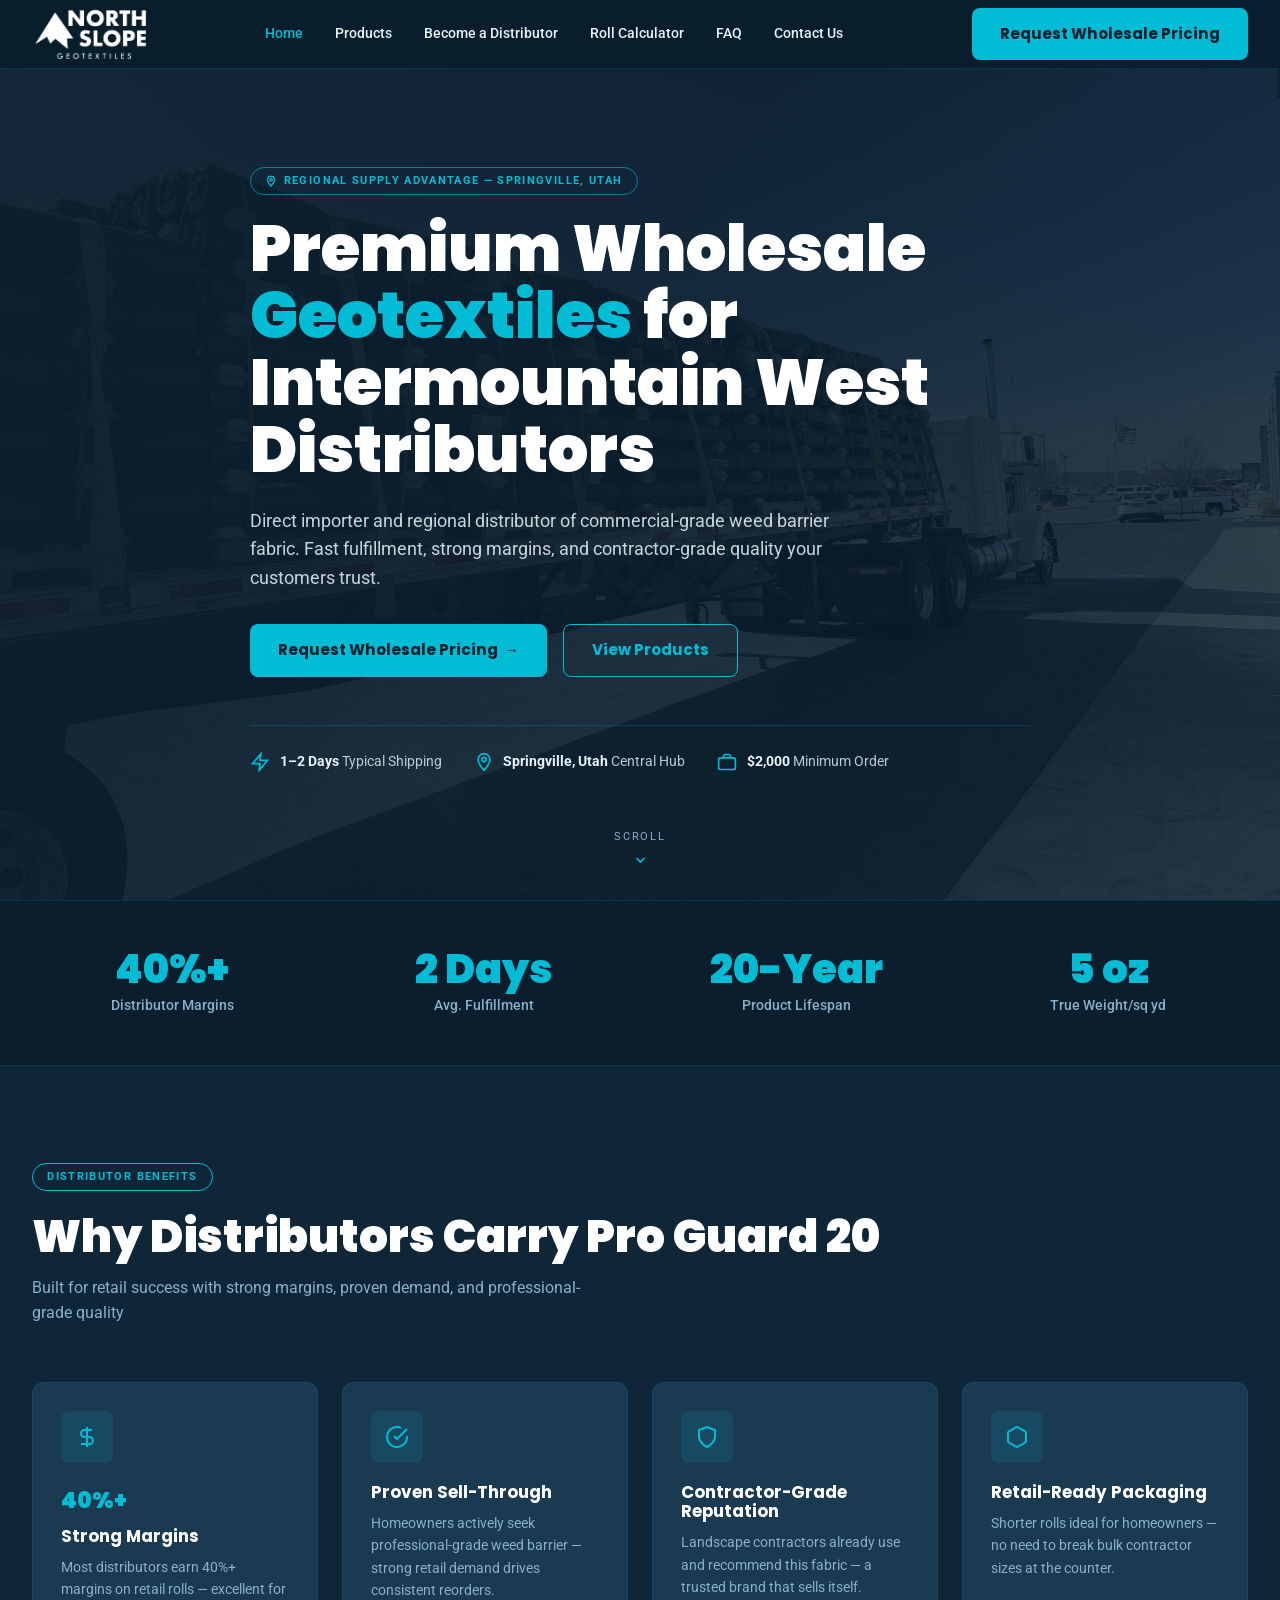
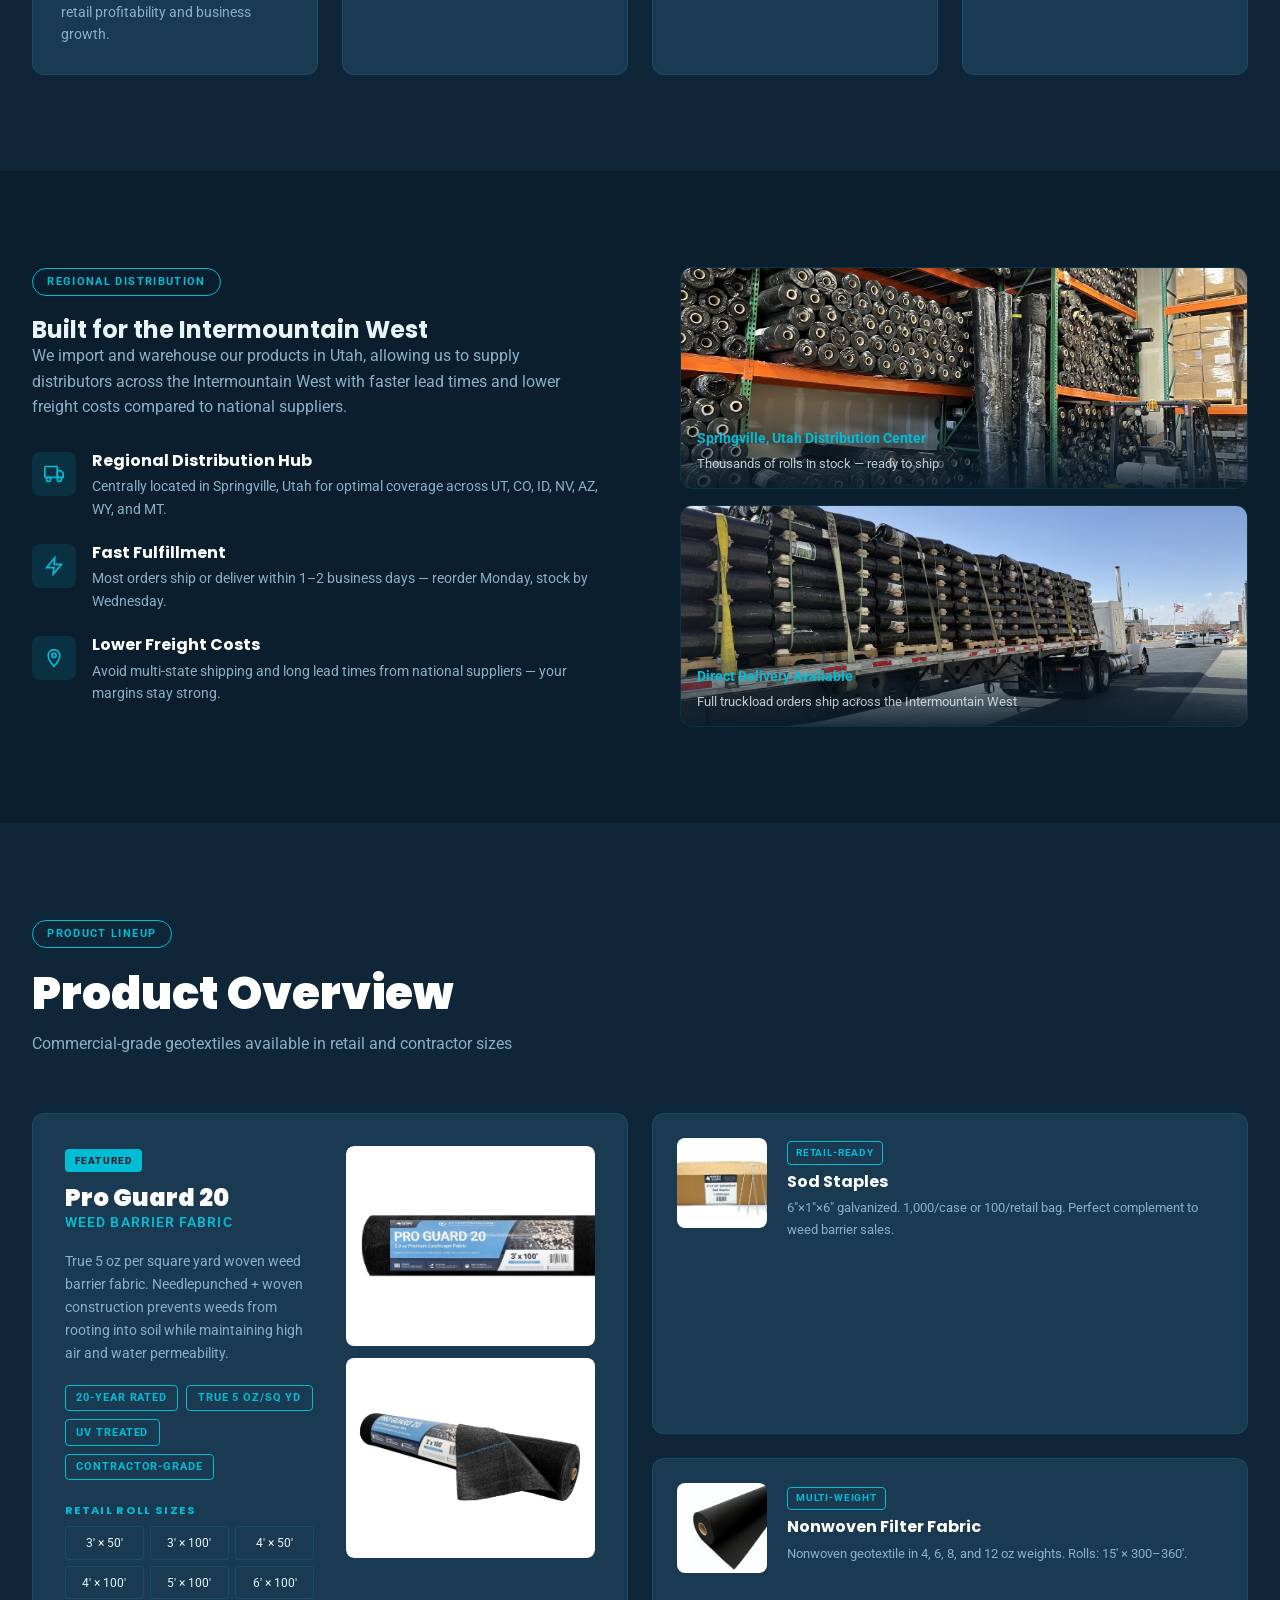
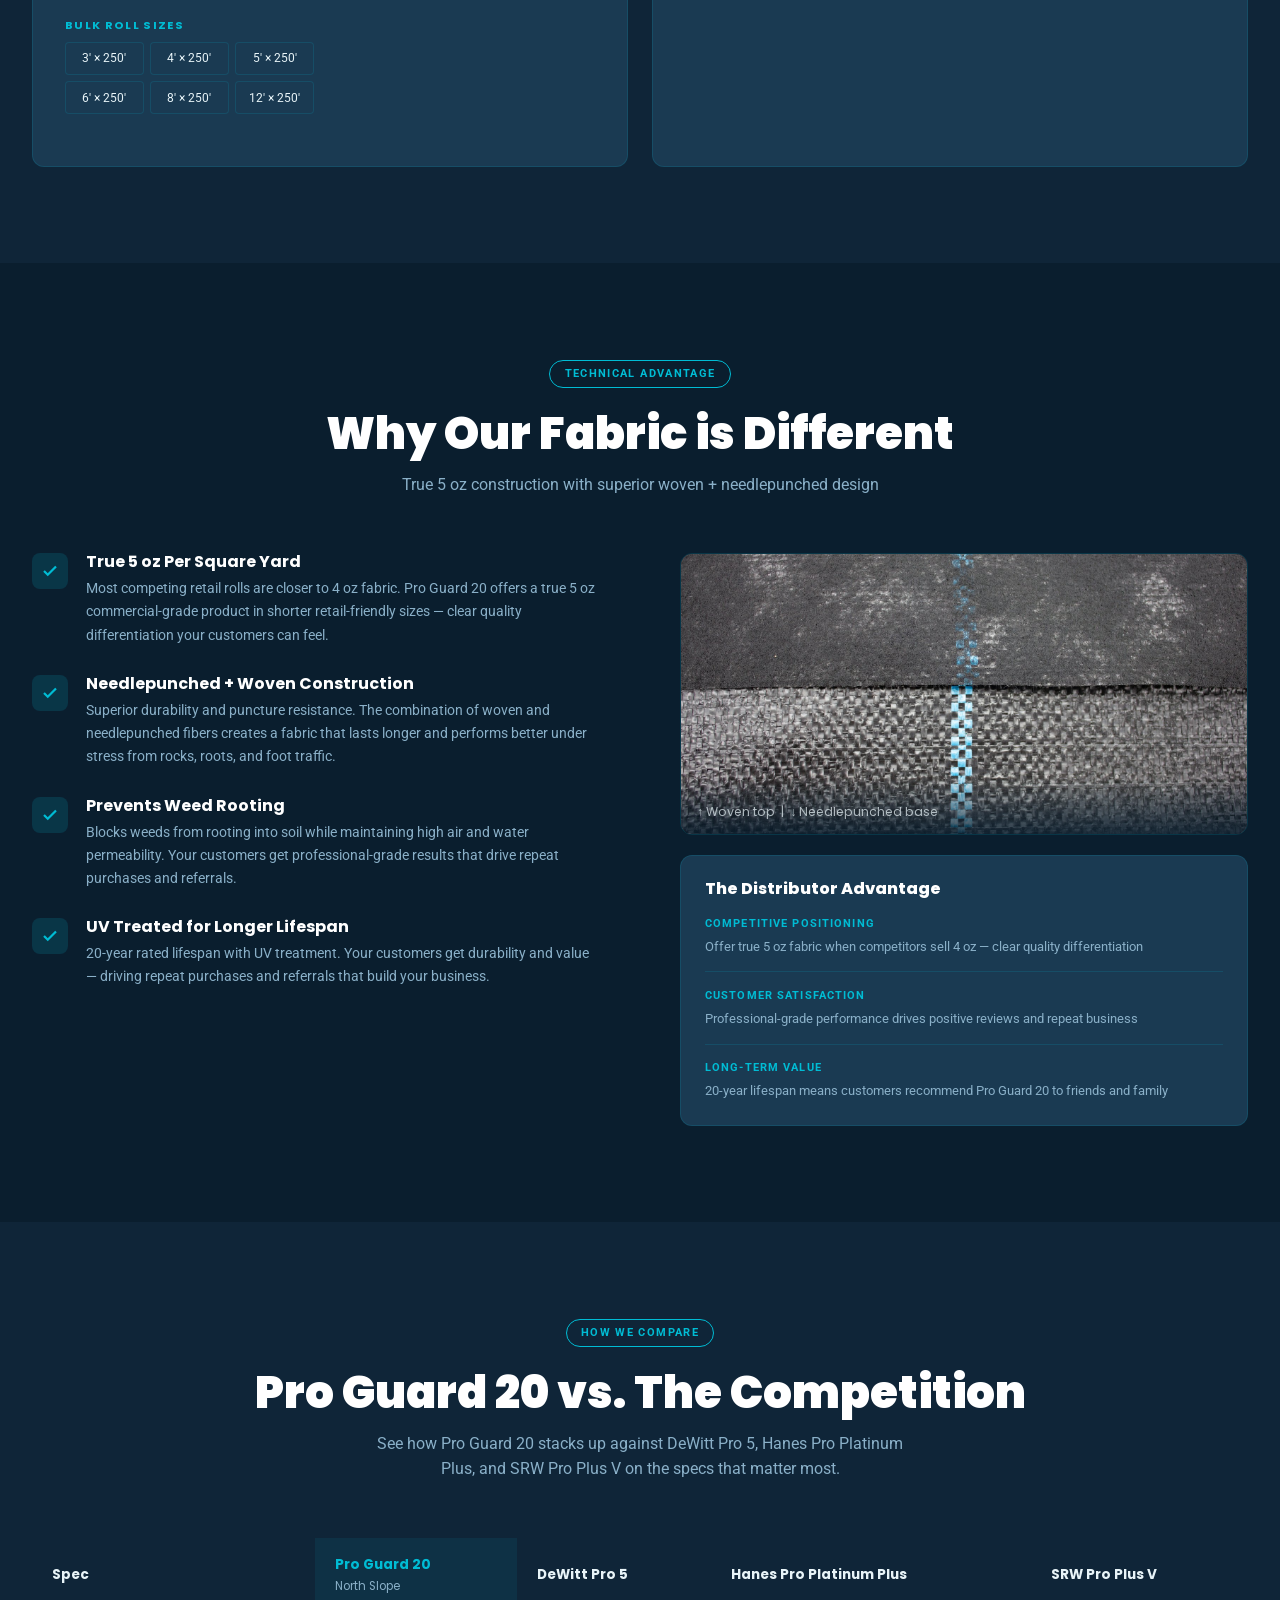
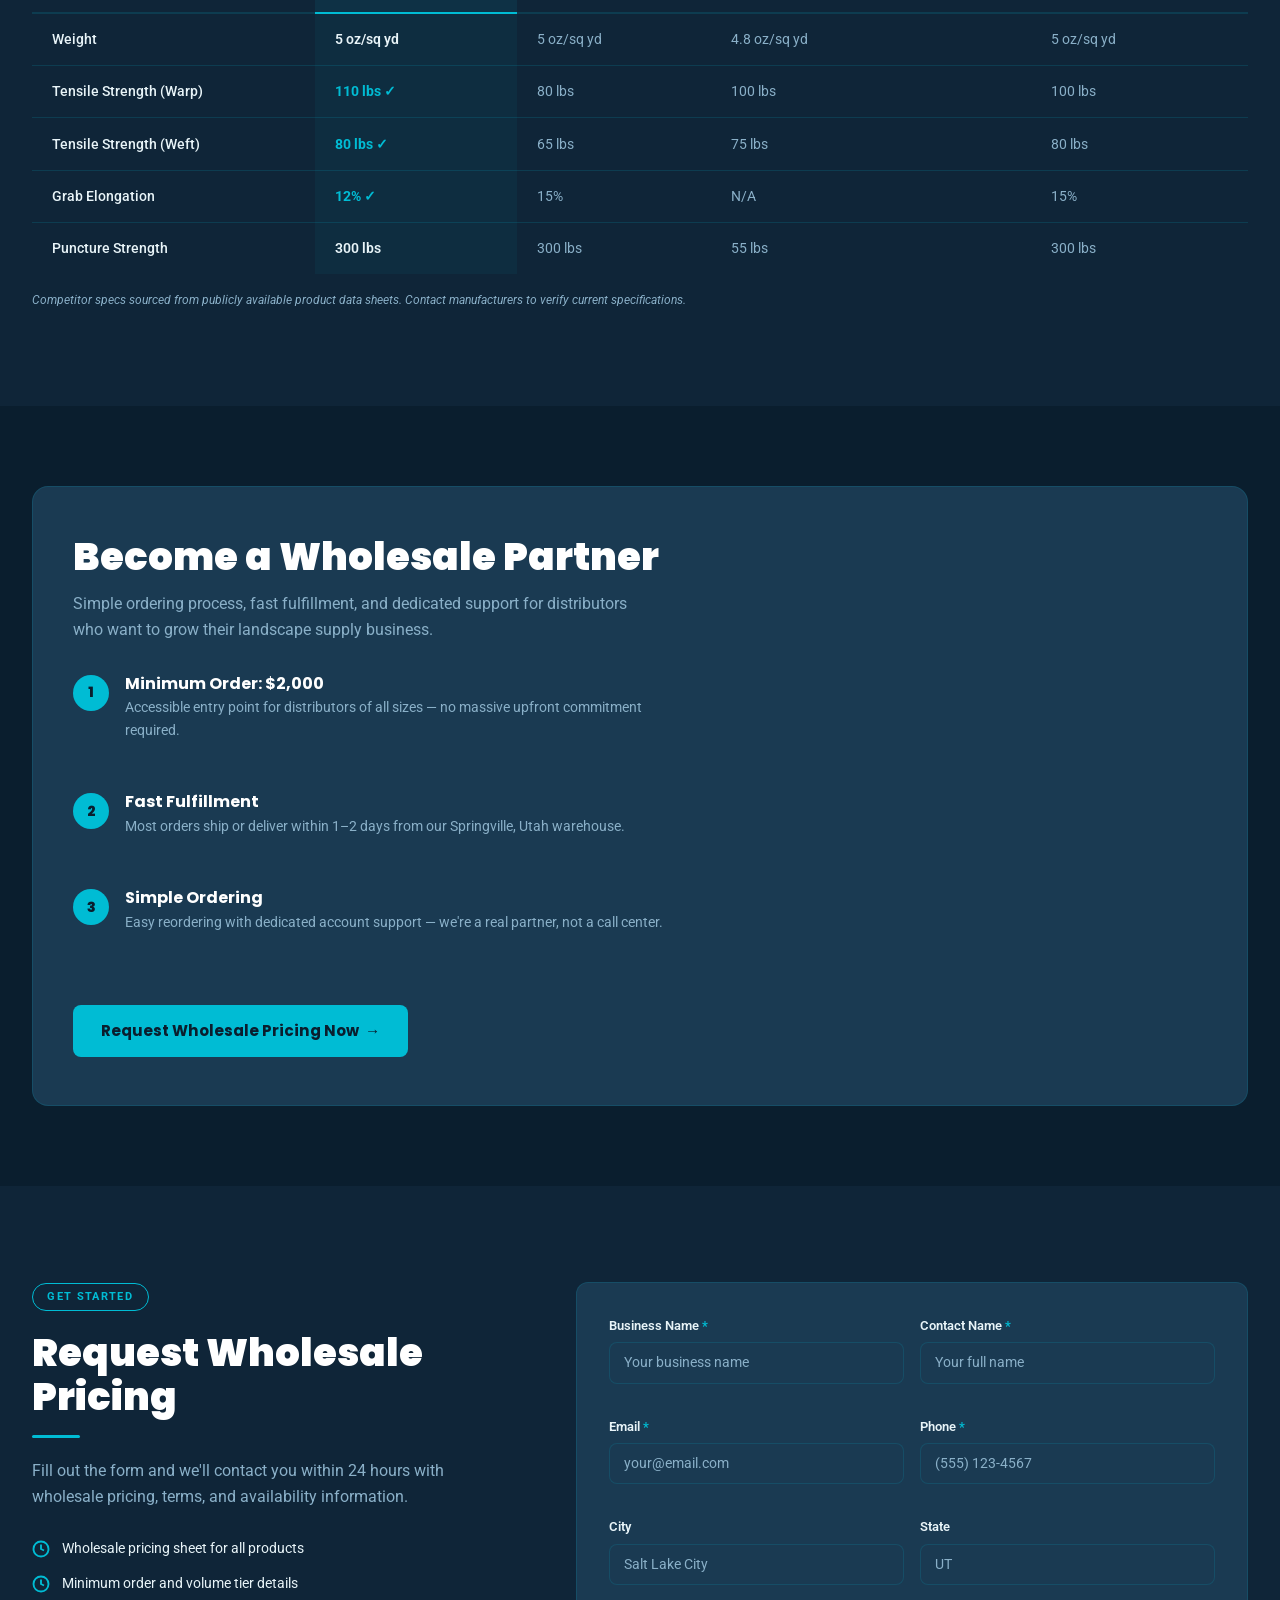
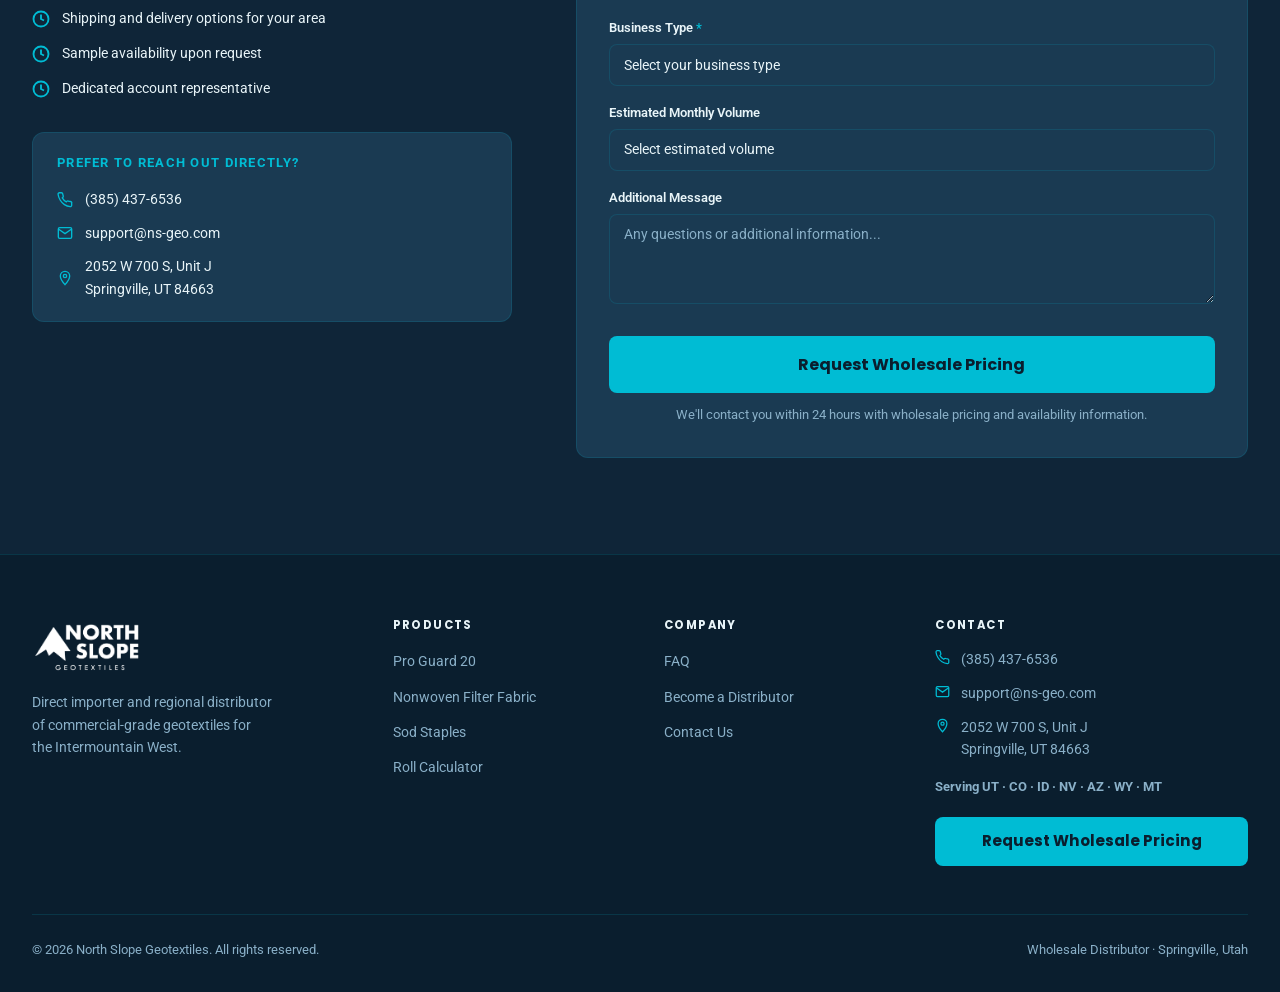
==== index.html @ 9167ce1f "Merge pull request #35 from northslopeindustries/claude/new-phone-number-s6wzj6 Change the phone num" ====
<!DOCTYPE html>
<html lang="en">
<head>
  <meta charset="UTF-8" />
  <meta name="viewport" content="width=device-width, initial-scale=1.0" />
  <title>Wholesale Weed Barrier Fabric | North Slope Geo</title>
  <meta name="description" content="Direct importer and regional distributor of commercial-grade weed barrier fabric. Fast fulfillment, strong margins, and contractor-grade quality." />
  <link rel="preconnect" href="https://fonts.googleapis.com" />
  <link rel="preconnect" href="https://fonts.gstatic.com" crossorigin />
  <link href="https://fonts.googleapis.com/css2?family=Poppins:wght@400;600;700;800;900&family=Roboto:wght@300;400;500;600&display=swap" rel="stylesheet" />
  <link rel="stylesheet" href="styles.css" />
</head>
<body>

  <!-- ── NAVIGATION ─────────────────────────────────────────── -->
  <nav id="top">
    <div class="nav-inner">
      <a href="#top" class="nav-logo">
        <!-- Use local image if available, otherwise SVG fallback -->
        <img src="images/north-slope-logo.png" alt="North Slope Industries"
             onerror="this.style.display='none';this.nextElementSibling.style.display='flex'" />
        <div class="logo-svg" style="display:none">
          <svg viewBox="0 0 40 40" fill="none" xmlns="http://www.w3.org/2000/svg">
            <polygon points="20,4 36,34 4,34" fill="none" stroke="#00bcd4" stroke-width="2.5"/>
            <polygon points="20,10 30,30 10,30" fill="#00bcd4" opacity="0.25"/>
          </svg>
          <div class="logo-text">North<br/>Slope<br/><span style="font-size:0.6rem;letter-spacing:0.2em;opacity:0.7">INDUSTRIES</span></div>
        </div>
      </a>
      <div class="nav-links">
        <a href="#top" aria-current="page">Home</a>
        <a href="/products">Products</a>
        <a href="/become-a-distributor">Become a Distributor</a>
        <a href="/roll-calculator">Roll Calculator</a>
        <a href="/faq">FAQ</a>
        <a href="/contact">Contact Us</a>
      </div>
      <a href="/become-a-distributor#apply" class="btn-primary nav-cta">Request Wholesale Pricing</a>
      <button type="button" class="menu-toggle" aria-expanded="false" aria-controls="mobile-menu" aria-label="Open menu">
        <span class="menu-toggle-bar"></span>
        <span class="menu-toggle-bar"></span>
        <span class="menu-toggle-bar"></span>
      </button>
    </div>
    <div class="mobile-menu" id="mobile-menu" hidden>
      <ul>
        <li><a href="#top" class="mobile-menu-page" aria-current="page">Home</a></li>
        <li><a href="/products" class="mobile-menu-page">Products</a></li>
        <li><a href="/become-a-distributor" class="mobile-menu-page">Become a Distributor</a></li>
        <li><a href="/roll-calculator" class="mobile-menu-page">Roll Calculator</a></li>
        <li><a href="/faq" class="mobile-menu-page">FAQ</a></li>
        <li><a href="/contact" class="mobile-menu-page">Contact Us</a></li>
      </ul>
      <a href="/become-a-distributor#apply" class="btn-primary mobile-menu-cta">Request Wholesale Pricing</a>
    </div>
  </nav>

  <!-- ── HERO ───────────────────────────────────────────────── -->
  <section class="hero">
    <div class="hero-bg"></div>
    <div class="hero-overlay"></div>
    <div class="container">
      <div class="hero-content">
        <div class="section-label">
          <svg width="12" height="12" viewBox="0 0 24 24" fill="none" stroke="currentColor" stroke-width="2.5"><path d="M12 2C8.13 2 5 5.13 5 9c0 5.25 7 13 7 13s7-7.75 7-13c0-3.87-3.13-7-7-7z"/><circle cx="12" cy="9" r="2.5"/></svg>
          Regional Supply Advantage — Springville, Utah
        </div>
        <h1>Premium Wholesale <span class="teal">Geotextiles</span> for Intermountain West Distributors</h1>
        <p>Direct importer and regional distributor of commercial-grade weed barrier fabric. Fast fulfillment, strong margins, and contractor-grade quality your customers trust.</p>
        <div class="hero-btns">
          <a href="/become-a-distributor#apply" class="btn-primary">Request Wholesale Pricing &nbsp;→</a>
          <a href="/products" class="btn-outline">View Products</a>
        </div>
        <div class="hero-stats">
          <div class="hero-stat">
            <svg class="icon" viewBox="0 0 24 24" fill="none" stroke="currentColor" stroke-width="2"><path d="M13 2L3 14h9l-1 8 10-12h-9l1-8z"/></svg>
            <span><strong>1–2 Days</strong> Typical Shipping</span>
          </div>
          <div class="hero-stat">
            <svg class="icon" viewBox="0 0 24 24" fill="none" stroke="currentColor" stroke-width="2"><path d="M12 2C8.13 2 5 5.13 5 9c0 5.25 7 13 7 13s7-7.75 7-13c0-3.87-3.13-7-7-7z"/><circle cx="12" cy="9" r="2.5"/></svg>
            <span><strong>Springville, Utah</strong> Central Hub</span>
          </div>
          <div class="hero-stat">
            <svg class="icon" viewBox="0 0 24 24" fill="none" stroke="currentColor" stroke-width="2"><rect x="2" y="7" width="20" height="14" rx="2"/><path d="M16 7V5a2 2 0 0 0-2-2h-4a2 2 0 0 0-2 2v2"/></svg>
            <span><strong>$2,000</strong> Minimum Order</span>
          </div>
        </div>
      </div>
    </div>
    <div class="scroll-hint">
      <span>Scroll</span>
      <svg width="16" height="16" viewBox="0 0 24 24" fill="none" stroke="#00bcd4" stroke-width="2.5"><path d="M6 9l6 6 6-6"/></svg>
    </div>
  </section>

  <!-- ── STATS BAND ──────────────────────────────────────────── -->
  <div class="stats-band">
    <div class="container">
      <div class="stats-grid">
        <div class="stat-item fade-up">
          <div class="stat-value" data-target="40" data-suffix="%+">0%+</div>
          <div class="stat-label">Distributor Margins</div>
        </div>
        <div class="stat-item fade-up fade-up-delay-1">
          <div class="stat-value" data-target="2" data-suffix=" Days">0 Days</div>
          <div class="stat-label">Avg. Fulfillment</div>
        </div>
        <div class="stat-item fade-up fade-up-delay-2">
          <div class="stat-value" data-target="20" data-suffix="-Year">0-Year</div>
          <div class="stat-label">Product Lifespan</div>
        </div>
        <div class="stat-item fade-up fade-up-delay-3">
          <div class="stat-value" data-target="5" data-suffix=" oz">0 oz</div>
          <div class="stat-label">True Weight/sq yd</div>
        </div>
      </div>
    </div>
  </div>

  <!-- ── BENEFITS ────────────────────────────────────────────── -->
  <section class="benefits" id="benefits">
    <div class="container">
      <div class="section-header">
        <div class="section-label">Distributor Benefits</div>
        <h2>Why Distributors Carry Pro Guard 20</h2>
        <p>Built for retail success with strong margins, proven demand, and professional-grade quality</p>
      </div>
      <div class="benefits-grid">
        <div class="benefit-card fade-up">
          <div class="benefit-icon">
            <svg width="24" height="24" viewBox="0 0 24 24" fill="none" stroke="currentColor" stroke-width="2"><path d="M12 2v20M17 5H9.5a3.5 3.5 0 0 0 0 7h5a3.5 3.5 0 0 1 0 7H6"/></svg>
          </div>
          <span class="highlight">40%+</span>
          <h3>Strong Margins</h3>
          <p>Most distributors earn 40%+ margins on retail rolls — excellent for retail profitability and business growth.</p>
        </div>
        <div class="benefit-card fade-up fade-up-delay-1">
          <div class="benefit-icon">
            <svg width="24" height="24" viewBox="0 0 24 24" fill="none" stroke="currentColor" stroke-width="2"><path d="M22 11.08V12a10 10 0 1 1-5.93-9.14"/><polyline points="22 4 12 14.01 9 11.01"/></svg>
          </div>
          <h3>Proven Sell-Through</h3>
          <p>Homeowners actively seek professional-grade weed barrier — strong retail demand drives consistent reorders.</p>
        </div>
        <div class="benefit-card fade-up fade-up-delay-2">
          <div class="benefit-icon">
            <svg width="24" height="24" viewBox="0 0 24 24" fill="none" stroke="currentColor" stroke-width="2"><path d="M12 22s8-4 8-10V5l-8-3-8 3v7c0 6 8 10 8 10z"/></svg>
          </div>
          <h3>Contractor-Grade Reputation</h3>
          <p>Landscape contractors already use and recommend this fabric — a trusted brand that sells itself.</p>
        </div>
        <div class="benefit-card fade-up fade-up-delay-3">
          <div class="benefit-icon">
            <svg width="24" height="24" viewBox="0 0 24 24" fill="none" stroke="currentColor" stroke-width="2"><path d="M21 16V8a2 2 0 0 0-1-1.73l-7-4a2 2 0 0 0-2 0l-7 4A2 2 0 0 0 3 8v8a2 2 0 0 0 1 1.73l7 4a2 2 0 0 0 2 0l7-4A2 2 0 0 0 21 16z"/></svg>
          </div>
          <h3>Retail-Ready Packaging</h3>
          <p>Shorter rolls ideal for homeowners — no need to break bulk contractor sizes at the counter.</p>
        </div>
      </div>
    </div>
  </section>

  <!-- ── REGIONAL DISTRIBUTION ───────────────────────────────── -->
  <section class="regional" id="regional">
    <div class="container">
      <div class="regional-grid">
        <div>
          <div class="section-label">Regional Distribution</div>
          <h2>Built for the Intermountain West</h2>
          <p style="color:var(--muted-fg);margin-bottom:0.5rem;">We import and warehouse our products in Utah, allowing us to supply distributors across the Intermountain West with faster lead times and lower freight costs compared to national suppliers.</p>
          <div class="regional-features">
            <div class="feature-item fade-up">
              <div class="feature-icon">
                <svg width="20" height="20" viewBox="0 0 24 24" fill="none" stroke="currentColor" stroke-width="2"><rect x="1" y="3" width="15" height="13" rx="1"/><path d="M16 8h4l3 3v5h-7V8z"/><circle cx="5.5" cy="18.5" r="2.5"/><circle cx="18.5" cy="18.5" r="2.5"/></svg>
              </div>
              <div>
                <h4>Regional Distribution Hub</h4>
                <p>Centrally located in Springville, Utah for optimal coverage across UT, CO, ID, NV, AZ, WY, and MT.</p>
              </div>
            </div>
            <div class="feature-item fade-up fade-up-delay-1">
              <div class="feature-icon">
                <svg width="20" height="20" viewBox="0 0 24 24" fill="none" stroke="currentColor" stroke-width="2"><path d="M13 2L3 14h9l-1 8 10-12h-9l1-8z"/></svg>
              </div>
              <div>
                <h4>Fast Fulfillment</h4>
                <p>Most orders ship or deliver within 1–2 business days — reorder Monday, stock by Wednesday.</p>
              </div>
            </div>
            <div class="feature-item fade-up fade-up-delay-2">
              <div class="feature-icon">
                <svg width="20" height="20" viewBox="0 0 24 24" fill="none" stroke="currentColor" stroke-width="2"><path d="M12 2C8.13 2 5 5.13 5 9c0 5.25 7 13 7 13s7-7.75 7-13c0-3.87-3.13-7-7-7z"/><circle cx="12" cy="9" r="2.5"/></svg>
              </div>
              <div>
                <h4>Lower Freight Costs</h4>
                <p>Avoid multi-state shipping and long lead times from national suppliers — your margins stay strong.</p>
              </div>
            </div>
          </div>
        </div>
        <div class="regional-images fade-up">
          <div class="regional-img-card">
            <img src="images/springville-distribution-center.jpg" alt="Springville Utah Distribution Center" />
            <div class="regional-img-caption">
              <strong>Springville, Utah Distribution Center</strong>
              <span>Thousands of rolls in stock — ready to ship</span>
            </div>
          </div>
          <div class="regional-img-card">
            <img src="images/direct-delivery.jpg" alt="Direct Delivery Available" />
            <div class="regional-img-caption">
              <strong>Direct Delivery Available</strong>
              <span>Full truckload orders ship across the Intermountain West</span>
            </div>
          </div>
        </div>
      </div>
    </div>
  </section>

  <!-- ── PRODUCTS ─────────────────────────────────────────────── -->
  <section class="products" id="products">
    <div class="container">
      <div class="section-header">
        <div class="section-label">Product Lineup</div>
        <h2>Product Overview</h2>
        <p>Commercial-grade geotextiles available in retail and contractor sizes</p>
      </div>
      <div class="products-layout">
        <!-- Main product -->
        <div class="product-main fade-up">
          <div>
            <span class="product-badge">Featured</span>
            <h3>Pro Guard 20</h3>
            <div class="product-sub">Weed Barrier Fabric</div>
            <p>True 5 oz per square yard woven weed barrier fabric. Needlepunched + woven construction prevents weeds from rooting into soil while maintaining high air and water permeability.</p>
            <div class="product-tags">
              <span class="product-tag">20-Year Rated</span>
              <span class="product-tag">True 5 oz/sq yd</span>
              <span class="product-tag">UV Treated</span>
              <span class="product-tag">Contractor-Grade</span>
            </div>
            <div class="product-sizes">
              <h5>Retail Roll Sizes</h5>
              <div class="sizes-grid">
                <span class="size-pill">3' × 50'</span>
                <span class="size-pill">3' × 100'</span>
                <span class="size-pill">4' × 50'</span>
                <span class="size-pill">4' × 100'</span>
                <span class="size-pill">5' × 100'</span>
                <span class="size-pill">6' × 100'</span>
              </div>
              <h5>Bulk Roll Sizes</h5>
              <div class="sizes-grid">
                <span class="size-pill">3' × 250'</span>
                <span class="size-pill">4' × 250'</span>
                <span class="size-pill">5' × 250'</span>
                <span class="size-pill">6' × 250'</span>
                <span class="size-pill">8' × 250'</span>
                <span class="size-pill">12' × 250'</span>
              </div>
            </div>
          </div>
          <div class="product-img">
            <img src="images/pro-guard-20-packaged-roll.jpg" alt="Pro Guard 20 Packaged Roll" />
            <img src="images/pro-guard-20-closeup.jpg" alt="Pro Guard 20 Closeup" style="margin-top:0.75rem;" />
          </div>
        </div>
        <!-- Secondary products -->
        <div class="product-secondary fade-up fade-up-delay-1">
          <img src="images/sod-staples.jpg" alt="Sod Staples" />
          <div>
            <span class="badge-sm">Retail-Ready</span>
            <h4>Sod Staples</h4>
            <p>6"×1"×6" galvanized. 1,000/case or 100/retail bag. Perfect complement to weed barrier sales.</p>
          </div>
        </div>
        <div class="product-secondary fade-up fade-up-delay-2">
          <img src="images/filter-fabric.jpg" alt="Filter Fabric" />
          <div>
            <span class="badge-sm">Multi-Weight</span>
            <h4>Nonwoven Filter Fabric</h4>
            <p>Nonwoven geotextile in 4, 6, 8, and 12 oz weights. Rolls: 15' × 300–360'.</p>
          </div>
        </div>
      </div>
    </div>
  </section>

  <!-- ── WHY DIFFERENT ────────────────────────────────────────── -->
  <section class="why-different" id="why-different">
    <div class="container">
      <div class="section-header centered">
        <div class="section-label">Technical Advantage</div>
        <h2>Why Our Fabric is Different</h2>
        <p>True 5 oz construction with superior woven + needlepunched design</p>
      </div>
      <div class="why-grid">
        <div class="why-points">
          <div class="why-point fade-up">
            <div class="why-check">
              <svg width="18" height="18" viewBox="0 0 24 24" fill="none" stroke="currentColor" stroke-width="3"><polyline points="20 6 9 17 4 12"/></svg>
            </div>
            <div>
              <h4>True 5 oz Per Square Yard</h4>
              <p>Most competing retail rolls are closer to 4 oz fabric. Pro Guard 20 offers a true 5 oz commercial-grade product in shorter retail-friendly sizes — clear quality differentiation your customers can feel.</p>
            </div>
          </div>
          <div class="why-point fade-up fade-up-delay-1">
            <div class="why-check">
              <svg width="18" height="18" viewBox="0 0 24 24" fill="none" stroke="currentColor" stroke-width="3"><polyline points="20 6 9 17 4 12"/></svg>
            </div>
            <div>
              <h4>Needlepunched + Woven Construction</h4>
              <p>Superior durability and puncture resistance. The combination of woven and needlepunched fibers creates a fabric that lasts longer and performs better under stress from rocks, roots, and foot traffic.</p>
            </div>
          </div>
          <div class="why-point fade-up fade-up-delay-2">
            <div class="why-check">
              <svg width="18" height="18" viewBox="0 0 24 24" fill="none" stroke="currentColor" stroke-width="3"><polyline points="20 6 9 17 4 12"/></svg>
            </div>
            <div>
              <h4>Prevents Weed Rooting</h4>
              <p>Blocks weeds from rooting into soil while maintaining high air and water permeability. Your customers get professional-grade results that drive repeat purchases and referrals.</p>
            </div>
          </div>
          <div class="why-point fade-up fade-up-delay-3">
            <div class="why-check">
              <svg width="18" height="18" viewBox="0 0 24 24" fill="none" stroke="currentColor" stroke-width="3"><polyline points="20 6 9 17 4 12"/></svg>
            </div>
            <div>
              <h4>UV Treated for Longer Lifespan</h4>
              <p>20-year rated lifespan with UV treatment. Your customers get durability and value — driving repeat purchases and referrals that build your business.</p>
            </div>
          </div>
        </div>
        <div class="why-right fade-up fade-up-delay-1">
          <div class="why-img-card">
            <img src="images/pro-guard-20-fabric-texture.jpg" alt="Pro Guard 20 Fabric Texture Close-up" />
            <div class="why-img-overlay">
              <span>↑ Woven top &nbsp;|&nbsp; ↓ Needlepunched base</span>
            </div>
          </div>
          <div class="distributor-advantage">
            <h4>The Distributor Advantage</h4>
            <div class="adv-item">
              <div class="adv-label">Competitive Positioning</div>
              <p>Offer true 5 oz fabric when competitors sell 4 oz — clear quality differentiation</p>
            </div>
            <div class="adv-item">
              <div class="adv-label">Customer Satisfaction</div>
              <p>Professional-grade performance drives positive reviews and repeat business</p>
            </div>
            <div class="adv-item">
              <div class="adv-label">Long-Term Value</div>
              <p>20-year lifespan means customers recommend Pro Guard 20 to friends and family</p>
            </div>
          </div>
        </div>
      </div>
    </div>
  </section>

  <!-- ── COMPARE ──────────────────────────────────────────────── -->
  <section class="compare" id="compare">
    <div class="container">
      <div class="section-header centered">
        <div class="section-label">How We Compare</div>
        <h2>Pro Guard 20 vs. The Competition</h2>
        <p>See how Pro Guard 20 stacks up against DeWitt Pro 5, Hanes Pro Platinum Plus, and SRW Pro Plus V on the specs that matter most.</p>
      </div>
      <div class="compare-table-wrap fade-up">
        <table class="compare-table">
          <thead>
            <tr>
              <th>Spec</th>
              <th class="highlight-col">Pro Guard 20<span class="brand-sub">North Slope</span></th>
              <th>DeWitt Pro 5</th>
              <th>Hanes Pro Platinum Plus</th>
              <th>SRW Pro Plus V</th>
            </tr>
          </thead>
          <tbody>
            <tr>
              <td>Weight</td>
              <td class="highlight-col">5 oz/sq yd</td>
              <td>5 oz/sq yd</td>
              <td>4.8 oz/sq yd</td>
              <td>5 oz/sq yd</td>
            </tr>
            <tr>
              <td>Tensile Strength (Warp)</td>
              <td class="highlight-col"><span class="winner">110 lbs ✓</span></td>
              <td>80 lbs</td>
              <td>100 lbs</td>
              <td>100 lbs</td>
            </tr>
            <tr>
              <td>Tensile Strength (Weft)</td>
              <td class="highlight-col"><span class="winner">80 lbs ✓</span></td>
              <td>65 lbs</td>
              <td>75 lbs</td>
              <td>80 lbs</td>
            </tr>
            <tr>
              <td>Grab Elongation</td>
              <td class="highlight-col"><span class="winner">12% ✓</span></td>
              <td>15%</td>
              <td>N/A</td>
              <td>15%</td>
            </tr>
            <tr>
              <td>Puncture Strength</td>
              <td class="highlight-col">300 lbs</td>
              <td>300 lbs</td>
              <td>55 lbs</td>
              <td>300 lbs</td>
            </tr>
          </tbody>
        </table>
      </div>
      <p class="compare-note">Competitor specs sourced from publicly available product data sheets. Contact manufacturers to verify current specifications.</p>
    </div>
  </section>

  <!-- ── CTA BAND ─────────────────────────────────────────────── -->
  <div class="cta-band">
    <div class="container">
      <div class="cta-card fade-up">
        <h2>Become a Wholesale Partner</h2>
        <p>Simple ordering process, fast fulfillment, and dedicated support for distributors who want to grow their landscape supply business.</p>
        <div class="cta-steps">
          <div class="cta-step">
            <div class="step-num">1</div>
            <div>
              <h4>Minimum Order: $2,000</h4>
              <p>Accessible entry point for distributors of all sizes — no massive upfront commitment required.</p>
            </div>
          </div>
          <div class="cta-step">
            <div class="step-num">2</div>
            <div>
              <h4>Fast Fulfillment</h4>
              <p>Most orders ship or deliver within 1–2 days from our Springville, Utah warehouse.</p>
            </div>
          </div>
          <div class="cta-step">
            <div class="step-num">3</div>
            <div>
              <h4>Simple Ordering</h4>
              <p>Easy reordering with dedicated account support — we're a real partner, not a call center.</p>
            </div>
          </div>
        </div>
        <a href="/become-a-distributor#apply" class="btn-primary">Request Wholesale Pricing Now &nbsp;→</a>
      </div>
    </div>
  </div>

  <!-- ── CONTACT FORM ──────────────────────────────────────────── -->
  <section class="contact-section" id="contact">
    <div class="container">
      <div class="contact-grid">
        <div class="contact-info fade-up">
          <div class="section-label">Get Started</div>
          <h2>Request Wholesale Pricing</h2>
          <div class="contact-divider"></div>
          <p>Fill out the form and we'll contact you within 24 hours with wholesale pricing, terms, and availability information.</p>
          <ul class="contact-checklist">
            <li>
              <svg width="18" height="18" viewBox="0 0 24 24" fill="none" stroke="currentColor" stroke-width="2.5"><circle cx="12" cy="12" r="10"/><polyline points="12 6 12 12 16 14"/></svg>
              Wholesale pricing sheet for all products
            </li>
            <li>
              <svg width="18" height="18" viewBox="0 0 24 24" fill="none" stroke="currentColor" stroke-width="2.5"><circle cx="12" cy="12" r="10"/><polyline points="12 6 12 12 16 14"/></svg>
              Minimum order and volume tier details
            </li>
            <li>
              <svg width="18" height="18" viewBox="0 0 24 24" fill="none" stroke="currentColor" stroke-width="2.5"><circle cx="12" cy="12" r="10"/><polyline points="12 6 12 12 16 14"/></svg>
              Shipping and delivery options for your area
            </li>
            <li>
              <svg width="18" height="18" viewBox="0 0 24 24" fill="none" stroke="currentColor" stroke-width="2.5"><circle cx="12" cy="12" r="10"/><polyline points="12 6 12 12 16 14"/></svg>
              Sample availability upon request
            </li>
            <li>
              <svg width="18" height="18" viewBox="0 0 24 24" fill="none" stroke="currentColor" stroke-width="2.5"><circle cx="12" cy="12" r="10"/><polyline points="12 6 12 12 16 14"/></svg>
              Dedicated account representative
            </li>
          </ul>
          <div class="direct-contact">
            <p>Prefer to reach out directly?</p>
            <div class="direct-item">
              <svg width="16" height="16" viewBox="0 0 24 24" fill="none" stroke="currentColor" stroke-width="2"><path d="M22 16.92v3a2 2 0 0 1-2.18 2 19.79 19.79 0 0 1-8.63-3.07A19.5 19.5 0 0 1 4.69 12a19.79 19.79 0 0 1-3.07-8.67A2 2 0 0 1 3.6 1.18h3a2 2 0 0 1 2 1.72c.127.96.361 1.903.7 2.81a2 2 0 0 1-.45 2.11L7.91 8.91a16 16 0 0 0 6 6l.91-.91a2 2 0 0 1 2.11-.45c.907.339 1.85.573 2.81.7A2 2 0 0 1 22 16.92z"/></svg>
              (385) 437-6536
            </div>
            <div class="direct-item">
              <svg width="16" height="16" viewBox="0 0 24 24" fill="none" stroke="currentColor" stroke-width="2"><path d="M4 4h16c1.1 0 2 .9 2 2v12c0 1.1-.9 2-2 2H4c-1.1 0-2-.9-2-2V6c0-1.1.9-2 2-2z"/><polyline points="22,6 12,13 2,6"/></svg>
              support@<wbr>ns-geo.com
            </div>
            <div class="direct-item">
              <svg width="16" height="16" viewBox="0 0 24 24" fill="none" stroke="currentColor" stroke-width="2"><path d="M12 2C8.13 2 5 5.13 5 9c0 5.25 7 13 7 13s7-7.75 7-13c0-3.87-3.13-7-7-7z"/><circle cx="12" cy="9" r="2.5"/></svg>
              2052 W 700 S, Unit J<br/>Springville, UT 84663
            </div>
          </div>
        </div>

        <form class="form-card fade-up fade-up-delay-1" name="wholesale-pricing" method="POST" data-netlify="true" netlify-honeypot="bot-field" onsubmit="return handleFormSubmit(event, this)">
          <input type="hidden" name="form-name" value="wholesale-pricing" />
          <p style="display:none;"><label>Don't fill this out: <input name="bot-field" /></label></p>
          <div class="form-row">
            <div class="form-group">
              <label>Business Name <span>*</span></label>
              <input type="text" name="business_name" placeholder="Your business name" required />
            </div>
            <div class="form-group">
              <label>Contact Name <span>*</span></label>
              <input type="text" name="contact_name" placeholder="Your full name" required />
            </div>
          </div>
          <div class="form-row">
            <div class="form-group">
              <label>Email <span>*</span></label>
              <input type="email" name="email" placeholder="your@email.com" required />
            </div>
            <div class="form-group">
              <label>Phone <span>*</span></label>
              <input type="tel" name="phone" placeholder="(555) 123-4567" required />
            </div>
          </div>
          <div class="form-row">
            <div class="form-group">
              <label>City</label>
              <input type="text" name="city" placeholder="Salt Lake City" />
            </div>
            <div class="form-group">
              <label>State</label>
              <input type="text" name="state" placeholder="UT" />
            </div>
          </div>
          <div class="form-group">
            <label>Business Type <span>*</span></label>
            <select name="business_type" required>
              <option value="">Select your business type</option>
              <option>Nursery</option>
              <option>Garden Center</option>
              <option>Rock Yard</option>
              <option>Landscape Supply Yard</option>
              <option>Other</option>
            </select>
          </div>
          <div class="form-group">
            <label>Estimated Monthly Volume</label>
            <select name="monthly_volume">
              <option value="">Select estimated volume</option>
              <option>$2,000 – $5,000</option>
              <option>$5,000 – $10,000</option>
              <option>$10,000 – $25,000</option>
              <option>$25,000+</option>
            </select>
          </div>
          <div class="form-group">
            <label>Additional Message</label>
            <textarea name="message" placeholder="Any questions or additional information..."></textarea>
          </div>
          <button type="submit" class="btn-primary form-submit">Request Wholesale Pricing</button>
          <p class="form-note">We'll contact you within 24 hours with wholesale pricing and availability information.</p>
        </form>
      </div>
    </div>
  </section>

  <!-- ── FOOTER ───────────────────────────────────────────────── -->
  <footer>
    <div class="container">
      <div class="footer-grid">
        <div class="footer-brand">
          <img src="images/north-slope-logo.png" alt="North Slope Industries" style="height:56px;width:auto;"
               onerror="this.style.display='none';this.nextElementSibling.style.display='block'" />
          <div class="logo-svg" style="display:none">
            <svg viewBox="0 0 40 40" height="36" fill="none" xmlns="http://www.w3.org/2000/svg">
              <polygon points="20,4 36,34 4,34" fill="none" stroke="#00bcd4" stroke-width="2.5"/>
              <polygon points="20,10 30,30 10,30" fill="#00bcd4" opacity="0.25"/>
            </svg>
            <div class="logo-text" style="font-size:0.75rem;">NORTH SLOPE<br/><span style="font-size:0.55rem;opacity:0.7">INDUSTRIES</span></div>
          </div>
          <p>Direct importer and regional distributor of commercial-grade geotextiles for the Intermountain West.</p>
        </div>
        <div class="footer-col">
          <h5>Products</h5>
          <ul>
            <li><a href="/products#pro-guard-20">Pro Guard 20</a></li>
            <li><a href="/products#nonwoven-filter-fabric">Nonwoven Filter Fabric</a></li>
            <li><a href="/products#sod-staples">Sod Staples</a></li>
            <li><a href="/roll-calculator">Roll Calculator</a></li>
          </ul>
        </div>
        <div class="footer-col">
          <h5>Company</h5>
          <ul>
            <li><a href="/faq">FAQ</a></li>
            <li><a href="/become-a-distributor">Become a Distributor</a></li>
            <li><a href="/contact">Contact Us</a></li>
          </ul>
        </div>
        <div class="footer-col">
          <h5>Contact</h5>
          <div class="footer-contact-item">
            <svg width="15" height="15" viewBox="0 0 24 24" fill="none" stroke="currentColor" stroke-width="2"><path d="M22 16.92v3a2 2 0 0 1-2.18 2 19.79 19.79 0 0 1-8.63-3.07A19.5 19.5 0 0 1 4.69 12a19.79 19.79 0 0 1-3.07-8.67A2 2 0 0 1 3.6 1.18h3a2 2 0 0 1 2 1.72c.127.96.361 1.903.7 2.81a2 2 0 0 1-.45 2.11L7.91 8.91a16 16 0 0 0 6 6l.91-.91a2 2 0 0 1 2.11-.45c.907.339 1.85.573 2.81.7A2 2 0 0 1 22 16.92z"/></svg>
            (385) 437-6536
          </div>
          <div class="footer-contact-item">
            <svg width="15" height="15" viewBox="0 0 24 24" fill="none" stroke="currentColor" stroke-width="2"><path d="M4 4h16c1.1 0 2 .9 2 2v12c0 1.1-.9 2-2 2H4c-1.1 0-2-.9-2-2V6c0-1.1.9-2 2-2z"/><polyline points="22,6 12,13 2,6"/></svg>
            <a href="mailto:support@ns-geo.com">support@ns-geo.com</a>
          </div>
          <div class="footer-contact-item">
            <svg width="15" height="15" viewBox="0 0 24 24" fill="none" stroke="currentColor" stroke-width="2"><path d="M12 2C8.13 2 5 5.13 5 9c0 5.25 7 13 7 13s7-7.75 7-13c0-3.87-3.13-7-7-7z"/><circle cx="12" cy="9" r="2.5"/></svg>
            2052 W 700 S, Unit J<br/>Springville, UT 84663
          </div>
          <p class="footer-serving">Serving UT · CO · ID · NV · AZ · WY · MT</p>
          <a href="/become-a-distributor#apply" class="btn-primary" style="width:100%;justify-content:center;text-align:center;display:block;padding:0.75rem 1rem;">Request Wholesale Pricing</a>
        </div>
      </div>
      <div class="footer-bottom">
        <p>© 2026 North Slope Geotextiles. All rights reserved.</p>
        <p>Wholesale Distributor · Springville, Utah</p>
      </div>
    </div>
  </footer>

  <!-- ── SCRIPTS ───────────────────────────────────────────────── -->
  <script src="script.js"></script>
  <script src="menu.js"></script>
</body>
</html>
---- styles.css ----
/* ─── CSS VARIABLES ─────────────────────────────────────── */
    :root {
      --primary: #00bcd4;
      --primary-dark: #00a0b8;
      --navy-deep: #0a1e2e;
      --navy-base: #0f2538;
      --navy-mid: #1a3a52;
      --navy-light: #1e4a66;
      --foreground: #e8f4f8;
      --muted-fg: #8ab0c8;
      --card: #1a3a52;
      --border: rgba(0,188,212,0.15);
      --radius: 0.5rem;
    }

    /* ─── RESET & BASE ──────────────────────────────────────── */
    *, *::before, *::after { box-sizing: border-box; margin: 0; padding: 0; }
    html { scroll-behavior: smooth; }
    body {
      font-family: 'Roboto', sans-serif;
      background: var(--navy-base);
      color: var(--foreground);
      line-height: 1.6;
      overflow-x: hidden;
    }
    h1,h2,h3,h4,h5 { font-family: 'Poppins', sans-serif; line-height: 1.15; }
    a { color: inherit; text-decoration: none; }
    img { max-width: 100%; display: block; }

    /* ─── UTILITY ───────────────────────────────────────────── */
    .container { max-width: 1280px; margin: 0 auto; padding: 0 2rem; }
    .section-label {
      display: inline-flex; align-items: center; gap: 0.4rem;
      border: 1px solid var(--primary);
      border-radius: 999px;
      padding: 0.25rem 0.9rem;
      font-size: 0.7rem;
      font-weight: 700;
      letter-spacing: 0.12em;
      color: var(--primary);
      text-transform: uppercase;
      margin-bottom: 1.25rem;
    }
    .teal { color: var(--primary); }
    .btn-primary {
      display: inline-flex; align-items: center; gap: 0.5rem;
      background: var(--primary);
      color: var(--navy-deep);
      font-family: 'Poppins', sans-serif;
      font-weight: 700;
      font-size: 0.95rem;
      padding: 0.85rem 1.75rem;
      border-radius: var(--radius);
      border: none;
      cursor: pointer;
      transition: background 0.2s, transform 0.15s;
      white-space: nowrap;
    }
    .btn-primary:hover { background: var(--primary-dark); transform: translateY(-1px); }
    .btn-outline {
      display: inline-flex; align-items: center; gap: 0.5rem;
      background: transparent;
      color: var(--primary);
      font-family: 'Poppins', sans-serif;
      font-weight: 700;
      font-size: 0.95rem;
      padding: 0.85rem 1.75rem;
      border-radius: var(--radius);
      border: 1.5px solid var(--primary);
      cursor: pointer;
      transition: background 0.2s, transform 0.15s;
      white-space: nowrap;
    }
    .btn-outline:hover { background: rgba(0,188,212,0.08); transform: translateY(-1px); }

    /* ─── NAVIGATION ────────────────────────────────────────── */
    nav {
      position: fixed; top: 0; left: 0; right: 0; z-index: 100;
      background: rgba(10,30,46,0.97);
      backdrop-filter: blur(8px);
      border-bottom: 1px solid var(--border);
    }
    .nav-inner {
      display: flex; align-items: center; justify-content: space-between;
      height: 68px;
      max-width: 1280px; margin: 0 auto; padding: 0 2rem;
    }
    .nav-logo { display: flex; align-items: center; gap: 0.6rem; }
    .nav-logo img { height: 60px; width: auto; }
    .nav-links { display: flex; align-items: center; gap: 2rem; }
    .nav-links a {
      font-size: 0.9rem; font-weight: 500; color: var(--foreground);
      transition: color 0.15s; white-space: nowrap;
    }
    .nav-links a:hover { color: var(--primary); }
    .nav-cta { margin-left: 1rem; }

    /* Logo SVG inline fallback */
    .logo-svg { display: flex; align-items: center; gap: 0.5rem; }
    .logo-svg svg { height: 40px; width: auto; }
    .logo-text { font-family: 'Poppins', sans-serif; font-weight: 800; font-size: 0.85rem; line-height: 1.1; color: #fff; text-transform: uppercase; letter-spacing: 0.05em; }

    /* ─── HERO ──────────────────────────────────────────────── */
    .hero {
      position: relative;
      min-height: 100vh;
      display: flex; flex-direction: column; justify-content: center;
      padding: 120px 0 80px;
      background: var(--navy-deep);
      overflow: hidden;
    }
    .hero-bg {
      position: absolute; inset: 0;
      background-image: url('images/hero-background.jpg');
      background-size: cover; background-position: center;
      opacity: 0.35;
    }
    .hero-overlay {
      position: absolute; inset: 0;
      background: linear-gradient(135deg, rgba(10,30,46,0.85) 40%, rgba(10,30,46,0.4) 100%);
    }
    .hero-content { position: relative; z-index: 2; max-width: 780px; }
    .hero-content .section-label { border-color: rgba(0,188,212,0.6); color: var(--primary); }
    .hero h1 {
      font-size: clamp(2.4rem, 5vw, 4rem);
      font-weight: 900;
      line-height: 1.05;
      color: #fff;
      margin-bottom: 1.5rem;
    }
    .hero p {
      font-size: 1.1rem; color: rgba(232,244,248,0.85);
      max-width: 620px; margin-bottom: 2rem;
    }
    .hero-btns { display: flex; flex-wrap: wrap; gap: 1rem; margin-bottom: 3rem; }
    .hero-stats {
      display: flex; flex-wrap: wrap; gap: 2rem;
      border-top: 1px solid rgba(0,188,212,0.2);
      padding-top: 1.5rem;
    }
    .hero-stat { display: flex; align-items: center; gap: 0.6rem; font-size: 0.9rem; color: rgba(232,244,248,0.8); }
    .hero-stat strong { color: var(--foreground); font-weight: 700; }
    .hero-stat .icon {
      width: 20px; height: 20px;
      color: var(--primary);
      flex-shrink: 0;
    }
    .scroll-hint {
      position: absolute; bottom: 2rem; left: 50%; transform: translateX(-50%);
      display: flex; flex-direction: column; align-items: center; gap: 0.4rem;
      font-size: 0.7rem; letter-spacing: 0.15em; color: var(--muted-fg);
      text-transform: uppercase; z-index: 2;
    }
    .scroll-hint svg { animation: bounce 1.8s ease-in-out infinite; }
    @keyframes bounce { 0%,100%{transform:translateY(0)} 50%{transform:translateY(6px)} }

    /* ─── STATS BAND ────────────────────────────────────────── */
    .stats-band {
      background: var(--navy-deep);
      border-top: 1px solid var(--border);
      border-bottom: 1px solid var(--border);
      padding: 3rem 0;
    }
    .stats-grid {
      display: grid; grid-template-columns: repeat(4, 1fr);
      gap: 2rem; text-align: center;
    }
    .stat-item .stat-value {
      font-family: 'Poppins', sans-serif;
      font-size: 2.5rem; font-weight: 900;
      color: var(--primary);
      line-height: 1;
      margin-bottom: 0.4rem;
    }
    .stat-item .stat-label {
      font-size: 0.85rem; color: var(--muted-fg); font-weight: 500;
    }

    /* ─── SECTIONS SHARED ───────────────────────────────────── */
    section { padding: 6rem 0; }
    .section-header { margin-bottom: 3.5rem; }
    .section-header h2 {
      font-size: clamp(1.8rem, 3.5vw, 2.8rem);
      font-weight: 900; color: #fff; margin-bottom: 0.75rem;
    }
    .section-header p { color: var(--muted-fg); font-size: 1rem; max-width: 560px; }
    .section-header.centered { text-align: center; }
    .section-header.centered p { margin: 0 auto; }

    /* ─── BENEFITS ──────────────────────────────────────────── */
    .benefits { background: var(--navy-base); }
    .benefits-grid {
      display: grid; grid-template-columns: repeat(4, 1fr); gap: 1.5rem;
    }
    .benefit-card {
      background: var(--card);
      border: 1px solid var(--border);
      border-radius: 0.75rem;
      padding: 1.75rem;
      transition: border-color 0.2s, transform 0.2s;
    }
    .benefit-card:hover { border-color: rgba(0,188,212,0.5); transform: translateY(-3px); }
    .benefit-icon {
      width: 52px; height: 52px;
      background: rgba(0,188,212,0.12);
      border-radius: var(--radius);
      display: flex; align-items: center; justify-content: center;
      margin-bottom: 1.25rem; color: var(--primary);
    }
    .benefit-card .highlight {
      font-family: 'Poppins', sans-serif;
      font-size: 1.4rem; font-weight: 900;
      color: var(--primary); margin-bottom: 0.5rem;
      display: block;
    }
    .benefit-card h3 { font-size: 1.05rem; font-weight: 700; color: #fff; margin-bottom: 0.6rem; }
    .benefit-card p { font-size: 0.88rem; color: var(--muted-fg); line-height: 1.6; }

    /* ─── REGIONAL ──────────────────────────────────────────── */
    .regional { background: var(--navy-deep); }
    .regional-grid { display: grid; grid-template-columns: 1fr 1fr; gap: 5rem; align-items: start; }
    .regional-features { display: flex; flex-direction: column; gap: 1.5rem; margin-top: 2rem; }
    .feature-item { display: flex; gap: 1rem; align-items: flex-start; }
    .feature-icon {
      width: 44px; height: 44px; flex-shrink: 0;
      background: rgba(0,188,212,0.12);
      border-radius: var(--radius);
      display: flex; align-items: center; justify-content: center;
      color: var(--primary);
    }
    .feature-item h4 { font-size: 1rem; font-weight: 700; color: #fff; margin-bottom: 0.3rem; }
    .feature-item p { font-size: 0.88rem; color: var(--muted-fg); line-height: 1.6; }
    .regional-images { display: grid; grid-template-rows: 1fr 1fr; gap: 1rem; }
    .regional-img-card {
      border-radius: 0.75rem; overflow: hidden; position: relative;
      border: 1px solid var(--border);
    }
    .regional-img-card img { width: 100%; height: 220px; object-fit: cover; }
    .regional-img-caption {
      position: absolute; bottom: 0; left: 0; right: 0;
      background: linear-gradient(transparent, rgba(10,30,46,0.9));
      padding: 1.5rem 1rem 0.75rem;
    }
    .regional-img-caption strong { font-size: 0.9rem; font-weight: 700; color: var(--primary); display: block; }
    .regional-img-caption span { font-size: 0.8rem; color: rgba(232,244,248,0.8); }

    /* ─── PRODUCTS ──────────────────────────────────────────── */
    .products { background: var(--navy-base); }
    .products-layout { display: grid; grid-template-columns: 1fr 1fr; gap: 1.5rem; }
    .product-main {
      background: var(--card); border: 1px solid var(--border);
      border-radius: 0.75rem; padding: 2rem;
      display: grid; grid-template-columns: 1fr 1fr; gap: 2rem; align-items: start;
      grid-row: span 2;
    }
    .product-badge {
      display: inline-block;
      background: var(--primary); color: var(--navy-deep);
      font-size: 0.65rem; font-weight: 800; letter-spacing: 0.12em;
      padding: 0.2rem 0.6rem; border-radius: 4px; text-transform: uppercase;
      margin-bottom: 0.75rem;
    }
    .product-main h3 { font-size: 1.5rem; font-weight: 900; color: #fff; }
    .product-main .product-sub { font-size: 0.85rem; color: var(--primary); font-weight: 600; text-transform: uppercase; letter-spacing: 0.08em; margin-bottom: 1rem; }
    .product-main p { font-size: 0.9rem; color: var(--muted-fg); margin-bottom: 1.25rem; }
    .product-tags { display: flex; flex-wrap: wrap; gap: 0.5rem; margin-bottom: 1.5rem; }
    .product-tag {
      border: 1px solid var(--primary);
      color: var(--primary); font-size: 0.7rem; font-weight: 700;
      padding: 0.2rem 0.65rem; border-radius: 4px; text-transform: uppercase; letter-spacing: 0.08em;
    }
    .product-sizes h5 {
      font-size: 0.7rem; font-weight: 700; text-transform: uppercase;
      letter-spacing: 0.12em; color: var(--primary); margin-bottom: 0.6rem;
    }
    .sizes-grid { display: grid; grid-template-columns: repeat(3, 1fr); gap: 0.4rem; margin-bottom: 1.25rem; }
    .size-pill {
      background: var(--navy-mid); border: 1px solid var(--border);
      border-radius: 4px; padding: 0.35rem 0.5rem;
      font-size: 0.78rem; color: var(--foreground); text-align: center;
    }
    .product-img { border-radius: 0.5rem; overflow: hidden; }
    .product-img img { width: 100%; height: 200px; object-fit: cover; border-radius: 0.5rem; }
    .product-img img + img { margin-top: 0.75rem; }

    .product-secondary {
      background: var(--card); border: 1px solid var(--border);
      border-radius: 0.75rem; padding: 1.5rem;
      display: flex; gap: 1.25rem; align-items: flex-start;
    }
    .product-secondary img { width: 90px; height: 90px; object-fit: cover; border-radius: 0.5rem; flex-shrink: 0; }
    .product-secondary .badge-sm {
      display: inline-block; border: 1px solid var(--primary);
      color: var(--primary); font-size: 0.65rem; font-weight: 700;
      padding: 0.15rem 0.5rem; border-radius: 4px; text-transform: uppercase;
      letter-spacing: 0.08em; margin-bottom: 0.5rem;
    }
    .product-secondary h4 { font-size: 1rem; font-weight: 700; color: #fff; margin-bottom: 0.4rem; }
    .product-secondary p { font-size: 0.83rem; color: var(--muted-fg); }

    /* ─── WHY DIFFERENT ─────────────────────────────────────── */
    .why-different { background: var(--navy-deep); }
    .why-grid { display: grid; grid-template-columns: 1fr 1fr; gap: 5rem; align-items: start; }
    .why-points { display: flex; flex-direction: column; gap: 1.75rem; }
    .why-point { display: flex; gap: 1.1rem; align-items: flex-start; }
    .why-check {
      width: 36px; height: 36px; flex-shrink: 0;
      background: rgba(0,188,212,0.15);
      border-radius: var(--radius);
      display: flex; align-items: center; justify-content: center;
      color: var(--primary);
    }
    .why-point h4 { font-size: 1rem; font-weight: 700; color: #fff; margin-bottom: 0.35rem; }
    .why-point p { font-size: 0.88rem; color: var(--muted-fg); line-height: 1.65; }
    .why-right { display: flex; flex-direction: column; gap: 1.25rem; }
    .why-img-card {
      border-radius: 0.75rem; overflow: hidden; position: relative;
      border: 1px solid var(--border);
    }
    .why-img-card img { width: 100%; height: 280px; object-fit: cover; }
    .why-img-overlay {
      position: absolute; bottom: 0; left: 0; right: 0;
      background: linear-gradient(transparent, rgba(10,30,46,0.85));
      padding: 1.5rem 1rem 0.75rem;
      display: flex; justify-content: space-between; align-items: flex-end;
    }
    .why-img-overlay span { font-size: 0.78rem; color: rgba(232,244,248,0.7); font-family: 'Poppins', sans-serif; }
    .why-img-overlay span + span { color: var(--primary); font-weight: 700; }
    .distributor-advantage {
      background: var(--card); border: 1px solid var(--border);
      border-radius: 0.75rem; padding: 1.5rem;
    }
    .distributor-advantage h4 {
      font-size: 1rem; font-weight: 800; color: #fff;
      margin-bottom: 1rem; font-family: 'Poppins', sans-serif;
    }
    .adv-item { margin-bottom: 0.9rem; border-bottom: 1px solid var(--border); padding-bottom: 0.9rem; }
    .adv-item:last-child { border-bottom: none; margin-bottom: 0; padding-bottom: 0; }
    .adv-item .adv-label {
      font-size: 0.7rem; font-weight: 700; text-transform: uppercase;
      letter-spacing: 0.1em; color: var(--primary); margin-bottom: 0.2rem;
    }
    .adv-item p { font-size: 0.83rem; color: var(--muted-fg); }

    /* ─── COMPARE ───────────────────────────────────────────── */
    .compare { background: var(--navy-base); }
    .compare-table-wrap { overflow-x: auto; margin-top: 2rem; }
    .compare-table {
      width: 100%; border-collapse: collapse; min-width: 640px;
    }
    .compare-table th {
      padding: 1rem 1.25rem; font-size: 0.85rem;
      font-family: 'Poppins', sans-serif; font-weight: 700;
      border-bottom: 2px solid var(--border);
      text-align: left;
    }
    .compare-table th.highlight-col {
      background: rgba(0,188,212,0.08);
      color: var(--primary); border-bottom-color: var(--primary);
    }
    .compare-table th .brand-sub { font-size: 0.72rem; font-weight: 400; color: var(--muted-fg); display: block; margin-top: 0.1rem; }
    .compare-table td {
      padding: 0.9rem 1.25rem; font-size: 0.88rem;
      border-bottom: 1px solid var(--border); color: var(--muted-fg);
    }
    .compare-table td.highlight-col { background: rgba(0,188,212,0.05); color: var(--foreground); font-weight: 600; }
    .compare-table td .winner { color: var(--primary); font-weight: 700; }
    .compare-table tr:last-child td { border-bottom: none; }
    .compare-table td:first-child { color: var(--foreground); font-weight: 500; }
    .compare-note { margin-top: 1rem; font-size: 0.78rem; color: var(--muted-fg); font-style: italic; }

    /* ─── CTA BAND ──────────────────────────────────────────── */
    .cta-band { background: var(--navy-deep); padding: 5rem 0; }
    .cta-card {
      background: var(--card); border: 1px solid var(--border);
      border-radius: 1rem; padding: 3rem 2.5rem;
    }
    .cta-card h2 { font-size: clamp(1.6rem, 3vw, 2.4rem); font-weight: 900; color: #fff; margin-bottom: 0.75rem; }
    .cta-card p { color: var(--muted-fg); margin-bottom: 2rem; max-width: 560px; }
    .cta-steps { display: flex; flex-direction: column; gap: 1.25rem; margin-bottom: 2.5rem; }
    .cta-step { display: flex; gap: 1rem; align-items: flex-start; }
    .step-num {
      width: 36px; height: 36px; flex-shrink: 0;
      background: var(--primary); color: var(--navy-deep);
      border-radius: 50%; display: flex; align-items: center; justify-content: center;
      font-family: 'Poppins', sans-serif; font-weight: 800; font-size: 0.9rem;
    }
    .cta-step h4 { font-size: 1rem; font-weight: 700; color: #fff; margin-bottom: 0.2rem; }
    .cta-step p { font-size: 0.88rem; color: var(--muted-fg); }

    /* ─── CONTACT / FORM ────────────────────────────────────── */
    .contact-section { background: var(--navy-base); }
    .contact-grid { display: grid; grid-template-columns: 1fr 1.4fr; gap: 4rem; align-items: start; }
    .contact-info h2 { font-size: clamp(1.8rem, 3vw, 2.5rem); font-weight: 900; color: #fff; margin-bottom: 0.5rem; }
    .contact-divider { width: 48px; height: 3px; background: var(--primary); border-radius: 4px; margin: 1rem 0 1.25rem; }
    .contact-info > p { color: var(--muted-fg); margin-bottom: 1.75rem; }
    .contact-checklist { list-style: none; display: flex; flex-direction: column; gap: 0.75rem; margin-bottom: 2rem; }
    .contact-checklist li { display: flex; align-items: center; gap: 0.75rem; font-size: 0.9rem; color: var(--foreground); }
    .contact-checklist li svg { color: var(--primary); flex-shrink: 0; }
    .direct-contact {
      background: var(--navy-mid); border: 1px solid var(--border);
      border-radius: 0.75rem; padding: 1.25rem 1.5rem;
    }
    .direct-contact p { font-size: 0.8rem; font-weight: 700; text-transform: uppercase; letter-spacing: 0.1em; color: var(--primary); margin-bottom: 0.9rem; }
    .direct-item { display: flex; align-items: center; gap: 0.75rem; font-size: 0.9rem; color: var(--foreground); margin-bottom: 0.65rem; }
    .direct-item svg { color: var(--primary); flex-shrink: 0; }
    .direct-item:last-child { margin-bottom: 0; }

    /* Form */
    .form-card {
      background: var(--card); border: 1px solid var(--border);
      border-radius: 0.75rem; padding: 2rem;
    }
    .form-row { display: grid; grid-template-columns: 1fr 1fr; gap: 1rem; margin-bottom: 1rem; }
    .form-group { margin-bottom: 1rem; }
    .form-group label {
      display: block; font-size: 0.82rem; font-weight: 600;
      color: var(--foreground); margin-bottom: 0.4rem;
    }
    .form-group label span { color: var(--primary); }
    .form-group input,
    .form-group select,
    .form-group textarea {
      width: 100%;
      background: var(--navy-mid);
      border: 1px solid var(--border);
      border-radius: var(--radius);
      padding: 0.7rem 0.9rem;
      font-size: 0.9rem; font-family: 'Roboto', sans-serif;
      color: var(--foreground);
      transition: border-color 0.2s;
      outline: none;
      -webkit-appearance: none;
    }
    .form-group input::placeholder,
    .form-group textarea::placeholder { color: var(--muted-fg); }
    .form-group input:focus,
    .form-group select:focus,
    .form-group textarea:focus { border-color: var(--primary); }
    .form-group select { cursor: pointer; }
    .form-group select option { background: var(--navy-mid); }
    .form-group textarea { resize: vertical; min-height: 90px; }
    .form-submit { width: 100%; justify-content: center; font-size: 1rem; padding: 1rem; margin-top: 0.5rem; }
    .form-note { text-align: center; font-size: 0.8rem; color: var(--muted-fg); margin-top: 0.75rem; }

    /* ─── FOOTER ────────────────────────────────────────────── */
    footer { background: var(--navy-deep); border-top: 1px solid var(--border); padding: 4rem 0 2rem; }
    .footer-grid { display: grid; grid-template-columns: 1.4fr 1fr 1fr 1.4fr; gap: 3rem; margin-bottom: 3rem; }
    .footer-brand p { font-size: 0.88rem; color: var(--muted-fg); margin-top: 1rem; max-width: 240px; line-height: 1.6; }
    .footer-col h5 {
      font-size: 0.72rem; font-weight: 700; text-transform: uppercase;
      letter-spacing: 0.12em; color: var(--foreground); margin-bottom: 1rem;
    }
    .footer-col ul { list-style: none; display: flex; flex-direction: column; gap: 0.6rem; }
    .footer-col ul li a { font-size: 0.88rem; color: var(--muted-fg); transition: color 0.15s; }
    .footer-col ul li a:hover { color: var(--primary); }
    .footer-contact-item { display: flex; align-items: flex-start; gap: 0.65rem; font-size: 0.88rem; color: var(--muted-fg); margin-bottom: 0.7rem; }
    .footer-contact-item svg { color: var(--primary); flex-shrink: 0; margin-top: 2px; }
    .footer-contact-item a { transition: color 0.15s; }
    .footer-contact-item a:hover { color: var(--primary); }
    .footer-contact-item:last-of-type { margin-bottom: 1rem; }
    .footer-serving { font-size: 0.8rem; font-weight: 700; color: var(--muted-fg); margin-bottom: 1.25rem; }
    .footer-bottom {
      border-top: 1px solid var(--border); padding-top: 1.5rem;
      display: flex; justify-content: space-between; align-items: center;
      flex-wrap: wrap; gap: 0.5rem;
    }
    .footer-bottom p { font-size: 0.82rem; color: var(--muted-fg); }

    /* ─── ANIMATIONS ────────────────────────────────────────── */
    .fade-up {
      opacity: 0; transform: translateY(28px);
      transition: opacity 0.6s ease, transform 0.6s ease;
    }
    .fade-up.visible { opacity: 1; transform: translateY(0); }
    .fade-up-delay-1 { transition-delay: 0.1s; }
    .fade-up-delay-2 { transition-delay: 0.2s; }
    .fade-up-delay-3 { transition-delay: 0.3s; }
    .fade-up-delay-4 { transition-delay: 0.4s; }

    /* ─── RESPONSIVE ────────────────────────────────────────── */
    @media (max-width: 1024px) {
      .benefits-grid { grid-template-columns: repeat(2, 1fr); }
      .regional-grid, .why-grid, .products-layout, .contact-grid { grid-template-columns: 1fr; gap: 2.5rem; }
      .product-main { grid-column: span 1; }
      .footer-grid { grid-template-columns: 1fr 1fr; }
      .stats-grid { grid-template-columns: repeat(2, 1fr); }
    }
    @media (max-width: 768px) {
      .nav-links { display: none; }
      .benefits-grid { grid-template-columns: 1fr; }
      .cta-band .cta-card { padding: 2rem 1.5rem; }
      .footer-grid { grid-template-columns: 1fr; }
      .footer-bottom { flex-direction: column; text-align: center; }
      .product-main { grid-template-columns: 1fr; }
      .form-row { grid-template-columns: 1fr; }
      section { padding: 4rem 0; }
    }

    /* ─── FAQ PAGE ──────────────────────────────────────────── */
    .faq-page { padding-top: calc(68px + 4rem); }
    .faq-page .section-header h1 {
      font-size: clamp(1.8rem, 3.5vw, 2.8rem);
      font-weight: 900; color: #fff; margin-bottom: 0.75rem;
    }
    .nav-links a[aria-current="page"] { color: var(--primary); }
    .faq-list { max-width: 860px; border-top: 1px solid var(--border); }
    .faq-item { border-bottom: 1px solid var(--border); }
    .faq-item summary {
      display: flex; align-items: center; justify-content: space-between; gap: 1.5rem;
      min-height: 56px; padding: 1.1rem 0;
      font-family: 'Poppins', sans-serif; font-size: 1.05rem; font-weight: 600; color: #fff;
      line-height: 1.4; cursor: pointer; list-style: none;
      transition: color 0.15s;
    }
    .faq-item summary::-webkit-details-marker { display: none; }
    .faq-item summary:hover { color: var(--primary); }
    .faq-item summary:focus-visible { outline: 2px solid var(--primary); outline-offset: 4px; border-radius: var(--radius); }
    .faq-icon { position: relative; width: 18px; height: 18px; flex-shrink: 0; color: var(--primary); }
    .faq-icon::before, .faq-icon::after {
      content: ''; position: absolute; left: 50%; top: 50%;
      background: currentColor; border-radius: 1px;
      transform: translate(-50%, -50%);
    }
    .faq-icon::before { width: 18px; height: 2px; }
    .faq-icon::after { width: 2px; height: 18px; transition: opacity 0.15s; }
    .faq-item[open] .faq-icon::after { opacity: 0; }
    .faq-answer { padding: 0 3rem 1.5rem 0; }
    .faq-answer p { font-size: 0.95rem; color: var(--muted-fg); line-height: 1.7; }
    .faq-answer p + p { margin-top: 0.9rem; }
    .faq-answer a { font-weight: 600; color: var(--primary); transition: color 0.15s; }
    .faq-answer a.faq-answer-standalone-link { display: inline-flex; align-items: center; min-height: 44px; }
    .faq-answer a:hover { color: var(--primary-dark); }
    .faq-answer a:focus-visible { outline: 2px solid var(--primary); outline-offset: 2px; border-radius: var(--radius); }
    @media (max-width: 768px) {
      .faq-page { padding-top: calc(68px + 2.5rem); }
      .faq-item summary { font-size: 1rem; }
      .faq-answer { padding-right: 0; }
    }

    /* ─── PHONE MENU ────────────────────────────────────────── */
    .menu-toggle, .mobile-menu { display: none; }
    @media (max-width: 768px) {
      .nav-cta { display: none; }
      .menu-toggle {
        display: inline-flex; flex-direction: column; justify-content: center; align-items: center; gap: 5px;
        width: 48px; height: 48px;
        background: transparent; border: 1px solid var(--border); border-radius: var(--radius);
        cursor: pointer;
      }
      .menu-toggle-bar {
        width: 22px; height: 2px; background: var(--foreground); border-radius: 1px;
        transition: transform 0.2s, opacity 0.2s;
      }
      .menu-toggle[aria-expanded="true"] .menu-toggle-bar:nth-child(1) { transform: translateY(7px) rotate(45deg); }
      .menu-toggle[aria-expanded="true"] .menu-toggle-bar:nth-child(2) { opacity: 0; }
      .menu-toggle[aria-expanded="true"] .menu-toggle-bar:nth-child(3) { transform: translateY(-7px) rotate(-45deg); }
      .menu-toggle:focus-visible, .mobile-menu a:focus-visible { outline: 2px solid var(--primary); outline-offset: 2px; }
      .mobile-menu {
        display: block; position: absolute; top: 100%; left: 0; right: 0;
        background: var(--navy-deep); border-bottom: 1px solid var(--border);
        max-height: calc(100vh - 68px); overflow-y: auto;
        padding: 0.5rem 2rem 1.5rem;
      }
      .mobile-menu[hidden] { display: none; }
      .mobile-menu ul { list-style: none; }
      .mobile-menu > ul > li { border-bottom: 1px solid var(--border); }
      .mobile-menu a:not(.btn-primary) {
        display: flex; align-items: center; min-height: 48px;
        transition: color 0.15s;
      }
      .mobile-menu a:not(.btn-primary):hover, .mobile-menu a[aria-current="page"] { color: var(--primary); }
      .mobile-menu-page { font-family: 'Poppins', sans-serif; font-weight: 700; font-size: 1rem; color: #fff; }
      .mobile-menu li ul { padding: 0 0 0.5rem 1rem; }
      .mobile-menu li ul a { font-size: 0.95rem; font-weight: 500; color: var(--muted-fg); }
      .mobile-menu-cta { width: 100%; justify-content: center; margin-top: 1.25rem; }
    }

    /* ─── NARROW PHONES ─────────────────────────────────────── */
    /* Long button labels stay on one line elsewhere; on narrow phones they
       would push the page wider than the screen, so let them wrap. The form
       button is full width, so it only wraps when its text (including the
       longer "Request Sent" message) does not fit. */
    .form-submit { white-space: normal; text-align: center; }
    @media (max-width: 480px) {
      .hero-btns .btn-primary, .cta-band .btn-primary {
        white-space: normal; text-align: center; justify-content: center;
      }
      .hero h1 { font-size: 2rem; }
    }

    /* ─── PRODUCTS PAGE ─────────────────────────────────────── */
    .products-page { padding-top: calc(68px + 4rem); }
    .products-page .section-header h1 {
      font-size: clamp(1.8rem, 3.5vw, 2.8rem);
      font-weight: 900; color: #fff; margin-bottom: 0.75rem;
    }
    .product-list { display: grid; gap: 1.5rem; }
    .product-list .product-main { grid-row: auto; scroll-margin-top: calc(68px + 1.5rem); }
    .product-main .product-sizes .product-note { font-size: 0.8rem; margin: -0.5rem 0 0; }
    .product-img img.product-img-square { width: 100%; max-width: 290px; height: auto; aspect-ratio: 1 / 1; object-fit: contain; margin: 0 auto; }
    .fabric-compare { background: var(--navy-deep); padding-bottom: 0; }
    .fabric-compare .compare-table-wrap {
      margin-top: 0; padding: 0.5rem 1rem;
      background: var(--card); border: 1px solid var(--border); border-radius: 0.75rem;
    }
    .fabric-compare .compare-table { min-width: 0; }
    @media (max-width: 768px) {
      .products-page { padding-top: calc(68px + 2.5rem); }
      .fabric-compare .compare-table-wrap { padding: 0.25rem 0.5rem; }
      .fabric-compare .compare-table th, .fabric-compare .compare-table td { padding: 0.75rem 0.5rem; font-size: 0.8rem; }
    }

    /* ─── PRODUCT "MORE DETAILS" ────────────────────────────── */
    .product-details { grid-column: 1 / -1; min-width: 0; }
    .product-details summary {
      display: flex; align-items: center; justify-content: space-between; gap: 1rem;
      width: fit-content; min-height: 48px; padding: 0.75rem 1.25rem;
      border: 1px solid var(--primary); border-radius: var(--radius);
      font-family: 'Poppins', sans-serif; font-size: 0.9rem; font-weight: 700; color: var(--primary);
      cursor: pointer; list-style: none; transition: background 0.15s;
    }
    .product-details summary::-webkit-details-marker { display: none; }
    .product-details summary:hover { background: rgba(0,188,212,0.08); }
    .product-details summary:focus-visible { outline: 2px solid var(--primary); outline-offset: 3px; }
    .product-details-less, .product-details[open] .product-details-more { display: none; }
    .product-details[open] .product-details-less { display: inline; }
    .product-details-icon { position: relative; width: 14px; height: 14px; flex-shrink: 0; }
    .product-details-icon::before, .product-details-icon::after {
      content: ''; position: absolute; left: 50%; top: 50%;
      background: currentColor; border-radius: 1px; transform: translate(-50%, -50%);
    }
    .product-details-icon::before { width: 14px; height: 2px; }
    .product-details-icon::after { width: 2px; height: 14px; }
    .product-details[open] .product-details-icon::after { display: none; }
    .product-details-body { padding-top: 1.5rem; }
    .product-details-heading { font-size: 1rem; font-weight: 700; color: #fff; margin-bottom: 0.75rem; }
    .product-details-list { padding-left: 1.25rem; color: var(--muted-fg); font-size: 0.9rem; line-height: 1.7; }
    .product-details-list li + li { margin-top: 0.4rem; }
    .product-details-list li::marker { color: var(--primary); }
    .product-details-list strong { color: var(--foreground); }
    .product-details-faq {
      display: inline-flex; align-items: center; min-height: 44px; margin-top: 0.75rem;
      font-size: 0.9rem; font-weight: 600; color: var(--primary); transition: color 0.15s;
    }
    .product-details-faq:hover { color: var(--primary-dark); }
    .product-details-faq:focus-visible { outline: 2px solid var(--primary); outline-offset: 2px; border-radius: var(--radius); }
    .weight-table-wrap {
      border: 1px solid var(--border); border-radius: 0.75rem; padding: 0.25rem 1rem;
      background: var(--navy-base); margin-bottom: 1.25rem;
    }
    .weight-table { width: 100%; border-collapse: collapse; font-size: 0.85rem; }
    .weight-table th, .weight-table td { padding: 0.7rem 0.75rem; text-align: left; border-bottom: 1px solid var(--border); }
    .weight-table thead th {
      font-family: 'Poppins', sans-serif; font-size: 0.75rem; font-weight: 700; color: var(--primary);
      text-transform: uppercase; letter-spacing: 0.08em; border-bottom-width: 2px;
    }
    .weight-table tbody th { font-family: 'Poppins', sans-serif; font-weight: 700; color: #fff; white-space: nowrap; }
    .weight-table td { color: var(--muted-fg); }
    .weight-table tbody tr:last-child th, .weight-table tbody tr:last-child td { border-bottom: none; }
    /* On phones each weight becomes its own small card. */
    @media (max-width: 640px) {
      .weight-table-wrap { border: none; background: none; padding: 0; }
      .weight-table thead { position: absolute; width: 1px; height: 1px; overflow: hidden; clip: rect(0 0 0 0); white-space: nowrap; }
      .weight-table, .weight-table tbody, .weight-table tr, .weight-table th, .weight-table td { display: block; }
      .weight-table tbody tr {
        background: var(--navy-base); border: 1px solid var(--border); border-radius: 0.75rem;
        padding: 0.75rem 1rem; margin-bottom: 0.75rem;
      }
      .weight-table tbody th { padding: 0 0 0.4rem; border-bottom: 1px solid var(--border); margin-bottom: 0.4rem; font-size: 1rem; }
      .weight-table td { display: flex; gap: 1rem; padding: 0.3rem 0; border-bottom: none; }
      .weight-table td::before { content: attr(data-label); flex: 0 0 6.5rem; font-weight: 600; color: var(--foreground); }
    }
    @media (max-width: 400px) {
      .weight-table td { flex-direction: column; gap: 0; }
      .weight-table td::before { flex-basis: auto; }
    }

    /* ─── FAQ CONTACT ───────────────────────────────────────── */
    .faq-contact .cta-card p { margin-bottom: 1.5rem; }
    .faq-contact-row { display: flex; flex-wrap: wrap; align-items: center; gap: 0.75rem; margin-bottom: 1rem; }
    .faq-contact-row:last-child { margin-bottom: 0; flex-wrap: nowrap; }
    .faq-contact-row:last-child svg { align-self: flex-start; margin-top: 0.3rem; }
    .faq-contact-row svg { color: var(--primary); flex-shrink: 0; }
    .faq-contact-value { font-size: 1.05rem; font-weight: 500; color: var(--foreground); }
    .faq-contact-email { transition: color 0.15s; min-width: 0; }
    .faq-contact-email:hover { color: var(--primary); }
    .faq-contact-actions { display: inline-flex; gap: 0.5rem; }
    .faq-contact-btn {
      display: inline-flex; align-items: center; justify-content: center;
      min-height: 44px; min-width: 64px; padding: 0 1rem;
      border: 1px solid var(--primary); border-radius: var(--radius);
      font-family: 'Poppins', sans-serif; font-size: 0.85rem; font-weight: 700; color: var(--primary);
      transition: background 0.15s;
    }
    .faq-contact-btn:hover { background: rgba(0,188,212,0.08); }
    .faq-contact-btn:focus-visible, .faq-contact-email:focus-visible { outline: 2px solid var(--primary); outline-offset: 2px; border-radius: var(--radius); }
    @media (max-width: 400px) {
      .faq-contact .cta-card { padding: 2rem 1.25rem; }
      .faq-contact-value { font-size: 0.95rem; }
    }

    /* ─── PRODUCT VIDEO ─────────────────────────────────────── */
    .product-video-heading { margin-top: 1.5rem; }
    .product-video {
      display: flex; align-items: center; justify-content: center;
      width: 100%; aspect-ratio: 16 / 9; margin-bottom: 0.5rem;
      background: var(--navy-deep); border: 1px solid var(--border); border-radius: 0.75rem; overflow: hidden;
    }
    .product-video iframe { width: 100%; height: 100%; border: 0; display: block; }
    .product-video a { font-weight: 600; color: var(--primary); }

    /* ─── ROLL CALCULATOR ───────────────────────────────────── */
    .product-calc-link {
      display: inline-flex; align-items: center; min-height: 44px; margin-top: 0.75rem;
      font-size: 0.9rem; font-weight: 600; color: var(--primary); transition: color 0.15s;
    }
    .product-calc-link:hover { color: var(--primary-dark); }
    .product-calc-link:focus-visible { outline: 2px solid var(--primary); outline-offset: 2px; border-radius: var(--radius); }
    .calc-page { padding-top: calc(68px + 4rem); }
    .calc-page .section-header { margin-bottom: 2.5rem; }
    .calc-page .section-header h1 {
      font-size: clamp(1.8rem, 3.5vw, 2.8rem);
      font-weight: 900; color: #fff; margin-bottom: 0.75rem;
    }
    .calc-noscript { color: var(--foreground); margin-bottom: 1.5rem; }
    .calc-form { max-width: 760px; }
    .calc-step {
      border: 1px solid var(--border); border-radius: 0.75rem; background: var(--card);
      padding: 1.5rem; margin-bottom: 1.25rem; min-width: 0;
    }
    .calc-step[hidden] { display: none; }
    .calc-step-title {
      display: flex; align-items: center; gap: 0.65rem; padding: 0;
      font-family: 'Poppins', sans-serif; font-size: 1.1rem; font-weight: 700; color: #fff;
    }
    .calc-step-num {
      display: inline-flex; align-items: center; justify-content: center; flex-shrink: 0;
      width: 28px; height: 28px; border-radius: 50%;
      background: var(--primary); color: var(--navy-deep); font-size: 0.85rem; font-weight: 800;
    }
    .calc-hint { color: var(--muted-fg); font-size: 0.9rem; margin-top: 0.75rem; }
    .calc-areas { display: grid; gap: 0.75rem; margin-top: 1rem; }
    .calc-area { background: var(--navy-base); border: 1px solid var(--border); border-radius: var(--radius); padding: 1rem; }
    .calc-area-head { display: flex; align-items: center; justify-content: space-between; gap: 1rem; min-height: 44px; }
    .calc-area-title { font-family: 'Poppins', sans-serif; font-weight: 700; color: #fff; }
    .calc-remove {
      min-height: 44px; padding: 0 0.9rem; background: transparent; cursor: pointer;
      border: 1px solid var(--border); border-radius: var(--radius);
      font-family: 'Poppins', sans-serif; font-size: 0.85rem; font-weight: 600; color: var(--muted-fg);
      transition: color 0.15s, border-color 0.15s;
    }
    .calc-remove:hover { color: #fff; border-color: var(--muted-fg); }
    .calc-remove[hidden] { display: none; }
    .calc-area-fields { display: grid; grid-template-columns: 1fr 1fr; gap: 0.75rem; margin-top: 0.5rem; }
    .calc-field { display: flex; flex-direction: column; gap: 0.35rem; min-width: 0; }
    .calc-field-label { font-size: 0.85rem; font-weight: 500; color: var(--foreground); }
    .calc-field input {
      width: 100%; min-height: 48px; padding: 0.6rem 0.8rem;
      background: var(--navy-deep); color: #fff; border: 1px solid rgba(0,188,212,0.35); border-radius: var(--radius);
      font-family: 'Roboto', sans-serif; font-size: 1rem;
    }
    .calc-field input:focus { outline: 2px solid var(--primary); outline-offset: 1px; border-color: var(--primary); }
    .calc-field input[aria-invalid="true"] { border-color: #ff8a80; }
    .calc-field-error, .calc-form-error { color: #ff8a80; font-size: 0.85rem; }
    .calc-field-error:not(:empty) { margin-top: 0.5rem; }
    .calc-form-error:not(:empty) { margin-top: 0.75rem; }
    .calc-add {
      display: inline-flex; align-items: center; min-height: 48px; margin-top: 1rem; padding: 0 1.25rem;
      background: transparent; border: 1px dashed var(--primary); border-radius: var(--radius); cursor: pointer;
      font-family: 'Poppins', sans-serif; font-size: 0.9rem; font-weight: 700; color: var(--primary);
      transition: background 0.15s;
    }
    .calc-add:hover { background: rgba(0,188,212,0.08); }
    .calc-add[hidden], .calc-add-limit[hidden] { display: none; }
    .calc-remove:focus-visible, .calc-add:focus-visible { outline: 2px solid var(--primary); outline-offset: 2px; }
    /* Choice buttons: real radio buttons, drawn as tappable boxes. */
    .calc-toggle, .calc-options { display: flex; flex-wrap: wrap; gap: 0.6rem; margin-top: 1rem; }
    .calc-toggle .calc-choice { flex: 1 1 200px; }
    .calc-choice { position: relative; display: flex; }
    .calc-choice input { position: absolute; opacity: 0; width: 1px; height: 1px; }
    .calc-choice span {
      display: flex; align-items: center; justify-content: center; width: 100%;
      min-height: 48px; padding: 0.6rem 1rem; text-align: center;
      border: 1px solid rgba(0,188,212,0.35); border-radius: var(--radius); background: var(--navy-base);
      font-family: 'Poppins', sans-serif; font-size: 0.9rem; font-weight: 600; color: var(--foreground);
      cursor: pointer; transition: background 0.15s, border-color 0.15s, color 0.15s;
    }
    .calc-choice span:hover { border-color: var(--primary); }
    .calc-choice input:checked + span { background: var(--primary); border-color: var(--primary); color: var(--navy-deep); }
    .calc-choice input:focus-visible + span { outline: 2px solid #fff; outline-offset: 2px; }
    .calc-sizes { display: grid; grid-template-columns: repeat(3, 1fr); }
    .calc-size-group { font-size: 0.8rem; font-weight: 700; letter-spacing: 0.08em; text-transform: uppercase; color: var(--primary); margin-top: 1.25rem; }
    .calc-size-group + .calc-sizes { margin-top: 0.6rem; }
    .calc-submit { width: 100%; max-width: 760px; justify-content: center; font-size: 1.05rem; min-height: 52px; }
    .calc-submit:disabled { opacity: 0.7; cursor: wait; transform: none; }
    .calc-results { margin-top: 3rem; scroll-margin-top: calc(68px + 1.5rem); }
    .calc-results[hidden] { display: none; }
    .calc-results-title { font-size: clamp(1.4rem, 2.5vw, 2rem); font-weight: 900; color: #fff; margin-bottom: 1.25rem; }
    .calc-results-title:focus { outline: none; }
    .calc-cards { display: grid; grid-template-columns: repeat(3, 1fr); gap: 1.25rem; align-items: start; }
    .calc-cards-single { grid-template-columns: minmax(0, 760px); }
    .calc-card { background: var(--card); border: 1px solid var(--border); border-radius: 0.75rem; padding: 1.5rem; min-width: 0; }
    .calc-card h3 { font-size: 1.15rem; font-weight: 800; color: var(--primary); margin-bottom: 1rem; }
    .calc-card h4 { font-size: 0.95rem; font-weight: 700; color: #fff; margin: 1.25rem 0 0.5rem; }
    .calc-stats div { padding: 0.6rem 0; border-bottom: 1px solid var(--border); }
    .calc-stats div:first-child { padding-top: 0; }
    .calc-stats dt { font-size: 0.75rem; font-weight: 700; letter-spacing: 0.08em; text-transform: uppercase; color: var(--muted-fg); }
    .calc-stats dd { color: #fff; font-size: 0.95rem; margin-top: 0.15rem; overflow-wrap: anywhere; }
    .calc-card-note { display: block; color: var(--muted-fg); font-size: 0.85rem; margin-top: 0.2rem; }
    .calc-layout { padding-left: 1.1rem; color: var(--muted-fg); font-size: 0.9rem; line-height: 1.6; }
    .calc-layout li + li { margin-top: 0.5rem; }
    .calc-layout li::marker { color: var(--primary); }
    .calc-layout strong { color: var(--foreground); }
    .calc-estimate { margin-top: 1.5rem; color: var(--foreground); font-weight: 500; }
    .calc-option-list { grid-template-columns: minmax(0, 860px); }
    .calc-option-pick { border-color: var(--primary); }
    .calc-option-head { display: flex; flex-wrap: wrap; align-items: center; gap: 0.5rem 0.75rem; margin-bottom: 1rem; }
    .calc-option-head h3 { margin-bottom: 0; }
    .calc-tags { display: flex; flex-wrap: wrap; gap: 0.4rem; list-style: none; }
    .calc-tag {
      border: 1px solid var(--primary); border-radius: 999px; padding: 0.15rem 0.65rem;
      font-size: 0.75rem; font-weight: 700; color: var(--primary); white-space: nowrap;
    }
    .calc-tag-pick { background: var(--primary); color: var(--navy-deep); }
    /* "How to lay it" drawing: dark panel, solid teal area outline, dotted
       fabric outlines, numbered circles, color key underneath. */
    /* "Show drawing" button: each drawing starts hidden. Same look as the
       Products page's "More details" button. */
    .calc-drawing { margin: 0.6rem 0 0.25rem; }
    .calc-drawing summary {
      display: inline-flex; align-items: center; gap: 0.75rem;
      min-height: 44px; padding: 0.5rem 1rem;
      border: 1px solid var(--primary); border-radius: var(--radius);
      font-family: 'Poppins', sans-serif; font-size: 0.85rem; font-weight: 700; color: var(--primary);
      cursor: pointer; list-style: none; transition: background 0.15s;
    }
    .calc-drawing summary::-webkit-details-marker { display: none; }
    .calc-drawing summary:hover { background: rgba(0,188,212,0.08); }
    .calc-drawing summary:focus-visible { outline: 2px solid var(--primary); outline-offset: 3px; }
    .calc-drawing-less, .calc-drawing[open] .calc-drawing-more { display: none; }
    .calc-drawing[open] .calc-drawing-less { display: inline; }
    .calc-drawing-icon { position: relative; width: 12px; height: 12px; flex-shrink: 0; }
    .calc-drawing-icon::before, .calc-drawing-icon::after {
      content: ''; position: absolute; left: 50%; top: 50%;
      background: currentColor; border-radius: 1px; transform: translate(-50%, -50%);
    }
    .calc-drawing-icon::before { width: 12px; height: 2px; }
    .calc-drawing-icon::after { width: 2px; height: 12px; }
    .calc-drawing[open] .calc-drawing-icon::after { display: none; }
    .calc-diagram {
      margin: 0.75rem 0 0.5rem; padding: 1rem;
      background: var(--navy-deep); border: 1px solid var(--border); border-radius: 0.75rem;
    }
    .calc-diagram figcaption { margin-bottom: 0.75rem; }
    .calc-diagram-title { display: block; font-family: 'Poppins', sans-serif; font-weight: 700; font-size: 1.05rem; color: #fff; }
    .calc-diagram-sub { display: block; font-size: 0.85rem; color: var(--muted-fg); margin-top: 0.15rem; }
    .calc-diagram svg { display: block; width: 100%; height: auto; overflow: visible; }
    .calc-diagram-note { font-size: 0.8rem; color: var(--muted-fg); margin-top: 0.5rem; }
    .calc-fold-tip { display: flex; align-items: flex-start; gap: 0.45rem; margin-top: 0.5rem; font-size: 0.8rem; line-height: 1.5; color: var(--muted-fg); }
    .calc-fold-tip > span { flex: 1 1 auto; min-width: 0; }
    .calc-fold-tip strong { font-weight: 600; color: inherit; }
    .calc-diagram .calc-fold-tip-icon {
      display: block; flex: 0 0 16px; width: 16px; height: 16px; min-width: 16px; max-width: 16px; max-height: 16px;
      margin-top: 0.1rem; overflow: hidden; color: var(--muted-fg);
    }
    .calc-svg-edge { fill: none; stroke: var(--primary); stroke-width: 2.5; }
    .calc-svg-fabric { stroke-width: 1.5; stroke-dasharray: 3 3; }
    .calc-svg-over { fill: rgba(255,255,255,0.05); stroke-width: 1.5; stroke-dasharray: 3 3; opacity: 0.45; }
    .calc-svg-overlap { fill: rgba(100,181,246,0.45); }
    .calc-svg-join { stroke: #ff8a65; stroke-width: 2; stroke-dasharray: 6 4; }
    .calc-svg-dimline { stroke: var(--muted-fg); stroke-width: 1; }
    .calc-svg-dim { fill: var(--muted-fg); font-family: 'Roboto', sans-serif; font-size: 12px; }
    .calc-svg-num { font-family: 'Poppins', sans-serif; font-size: 11px; font-weight: 700; }
    .calc-svg-label, .calc-svg-jointext, .calc-svg-overtext {
      font-family: 'Roboto', sans-serif; paint-order: stroke; stroke: var(--navy-deep); stroke-width: 3px; stroke-linejoin: round;
    }
    .calc-svg-label { font-size: 12.5px; font-weight: 600; }
    .calc-svg-jointext { font-size: 11.5px; font-weight: 600; fill: #ff8a65; }
    .calc-svg-overtext { font-size: 11.5px; fill: var(--muted-fg); font-style: italic; }
    .calc-key { display: flex; flex-wrap: wrap; gap: 0.5rem 1.1rem; list-style: none; margin-top: 0.85rem; font-size: 0.8rem; color: var(--foreground); }
    .calc-key li { display: inline-flex; align-items: center; gap: 0.45rem; }
    .calc-key-edge, .calc-key-fabric, .calc-key-join { display: inline-block; width: 26px; height: 0; }
    .calc-key-edge { border-top: 3px solid var(--primary); }
    .calc-key-fabric { border-top: 2px dashed #fff; }
    .calc-key-join { border-top: 2px dashed #ff8a65; }
    .calc-key-overlap, .calc-key-over { display: inline-block; width: 22px; height: 12px; }
    .calc-key-overlap { background: rgba(100,181,246,0.45); }
    .calc-key-over { border: 1.5px dashed rgba(255,255,255,0.45); background: rgba(255,255,255,0.05); }
    .calc-key-num {
      display: inline-flex; align-items: center; justify-content: center; width: 18px; height: 18px; border-radius: 50%;
      background: #fff; color: var(--navy-deep); font-family: 'Poppins', sans-serif; font-size: 0.65rem; font-weight: 700;
    }
    @media (max-width: 480px) {
      .calc-diagram { padding: 0.75rem; margin-left: -1.1rem; }
    }
    @media (max-width: 1024px) {
      .calc-cards { grid-template-columns: 1fr; max-width: 760px; }
    }
    @media (max-width: 768px) {
      .calc-page { padding-top: calc(68px + 2.5rem); }
    }
    @media (max-width: 480px) {
      .calc-step { padding: 1.1rem; }
      .calc-area { padding: 0.85rem; }
      .calc-sizes { grid-template-columns: repeat(2, 1fr); }
      .calc-options:not(.calc-sizes) .calc-choice { flex: 1 1 100%; }
      .calc-card { padding: 1.15rem; }
    }

    /* ─── NAV ON TABLETS ────────────────────────────────────── */
    /* Between phone and full desktop width the top menu is tight, so the
       links and the button get a little smaller and closer together, and the
       logo is kept from being squeezed out. */
    @media (min-width: 769px) and (max-width: 1150px) {
      .nav-logo { flex-shrink: 0; }
      .nav-links { gap: 1.25rem; }
      .nav-cta { margin-left: 0.75rem; padding: 0.75rem 1.1rem; font-size: 0.85rem; }
    }
    @media (min-width: 769px) and (max-width: 1000px) {
      .nav-inner { padding: 0 1.25rem; }
      .nav-logo img { height: 46px; }
      .nav-links { gap: 0.85rem; }
      .nav-links a { font-size: 0.8rem; }
      .nav-cta { margin-left: 0.6rem; padding: 0.65rem 0.8rem; font-size: 0.8rem; }
    }
    @media (min-width: 769px) and (max-width: 860px) {
      .nav-cta { white-space: normal; text-align: center; line-height: 1.2; max-width: 9.5rem; padding: 0.4rem 0.7rem; }
    }
    @media (min-width: 769px) and (max-width: 820px) {
      .nav-inner { padding: 0 1rem; }
      .nav-logo img { height: 42px; }
      .nav-links { gap: 0.65rem; margin-left: 0.6rem; }
      .nav-cta { max-width: 9.5rem; padding: 0.4rem 0.6rem; }
    }

    /* ─── BECOME A DISTRIBUTOR PAGE ─────────────────────────── */
    /* Sections alternate between the darkest navy and the mid navy so each
       one reads as its own band. Cards on a mid-navy band use the dark base
       navy so they still stand out from it. */
    .distributor-page, .distributor-support { background: var(--navy-deep); }
    .distributor-why, .distributor-carry { background: var(--navy-mid); }
    .distributor-why, .distributor-support,
    .distributor-carry { padding: 4rem 0; }
    .distributor-page { padding: calc(68px + 2rem) 0 3.5rem; }
    .distributor-page .section-header h1 {
      font-size: clamp(1.8rem, 3.5vw, 2.8rem);
      font-weight: 900; color: #fff; margin-bottom: 0.75rem;
    }
    .distributor-page .section-header,
    .distributor-why .section-header, .distributor-support .section-header,
    .distributor-carry .section-header { margin-bottom: 2rem; }
    .distributor-why .section-header h2, .distributor-support .section-header h2,
    .distributor-carry .section-header h2 { font-size: clamp(1.45rem, 2.6vw, 2.1rem); }

    /* Banner: words on the left, Pro Guard 20 photo on the right. */
    .distributor-page { position: relative; overflow: hidden; }
    .distributor-page > .container { position: relative; z-index: 1; }
    /* Faint mountain-line pattern along the bottom of the banner. */
    .dist-banner-mountains {
      position: absolute; left: 0; right: 0; bottom: 0; width: 100%; height: 55%;
      pointer-events: none;
    }
    .dist-banner-mountains path { fill: none; stroke: var(--primary); stroke-width: 1.5; vector-effect: non-scaling-stroke; stroke-linejoin: round; }
    .dist-banner-mountains path:nth-child(1) { opacity: 0.14; }
    .dist-banner-mountains path:nth-child(2) { opacity: 0.09; }
    .dist-banner-mountains path:nth-child(3) { opacity: 0.06; }
    .dist-banner { display: grid; grid-template-columns: minmax(0, 1.1fr) minmax(0, 1fr); gap: 2.5rem; align-items: center; }
    .distributor-page .section-label { margin-bottom: 1rem; }
    .distributor-page .section-header h1 { font-size: clamp(2rem, 4vw, 3.1rem); line-height: 1.1; text-wrap: balance; }
    .dist-nowrap { white-space: nowrap; }
    .dist-banner-btns { display: flex; flex-wrap: wrap; gap: 0.75rem; }
    .dist-banner-facts {
      list-style: none; display: flex; flex-wrap: wrap; gap: 0.6rem 1.5rem;
      margin-top: 1.75rem; padding-top: 1.1rem; border-top: 1px solid var(--border);
    }
    .dist-banner-facts li { display: flex; align-items: center; gap: 0.45rem; font-size: 0.85rem; color: var(--muted-fg); }
    .dist-banner-facts svg { color: var(--primary); flex-shrink: 0; }
    /* Photo: beside the text, with a soft teal glow behind and a corner badge. */
    .dist-banner-photo { position: relative; max-width: 500px; width: 100%; justify-self: start; }
    .dist-banner-photo::before {
      content: ''; position: absolute; inset: -14%; z-index: 0;
      background: radial-gradient(closest-side, rgba(0,188,212,0.42), rgba(0,188,212,0) 100%);
      filter: blur(16px); pointer-events: none;
    }
    .dist-banner-img { position: relative; z-index: 1; border-radius: 0.75rem; overflow: hidden; border: 1px solid rgba(0,188,212,0.35); }
    .dist-banner-img img { width: 100%; aspect-ratio: 5 / 4; object-fit: cover; object-position: center 82%; }
    .dist-banner-badge {
      position: absolute; z-index: 2; left: 1rem; bottom: 1rem;
      display: inline-flex; align-items: center; gap: 0.4rem;
      background: rgba(10,30,46,0.9); color: var(--foreground);
      border: 1px solid rgba(0,188,212,0.5); border-radius: 999px;
      padding: 0.35rem 0.8rem; font-size: 0.78rem; font-weight: 600;
    }
    .dist-banner-badge svg { color: var(--primary); flex-shrink: 0; }

    /* Cards (Why, Support): icon on the left, words on the right. */
    .dist-cards { display: grid; gap: 1.25rem; }
    .dist-cards-4 { grid-template-columns: repeat(4, 1fr); }
    .dist-cards-3 { grid-template-columns: repeat(3, 1fr); }
    .dist-card {
      position: relative;
      display: flex; align-items: flex-start; gap: 0.9rem;
      background: var(--card); border: 1px solid var(--border);
      border-radius: 0.75rem; padding: 1.1rem 1.25rem;
    }
    .distributor-why .dist-card, .distributor-carry .dist-product { background: var(--navy-base); }
    .dist-icon {
      width: 40px; height: 40px; flex-shrink: 0;
      background: rgba(0,188,212,0.12); border-radius: var(--radius);
      display: flex; align-items: center; justify-content: center; color: var(--primary);
    }
    .dist-card h3 { font-size: 1rem; font-weight: 700; color: #fff; line-height: 1.3; }
    .distributor-support .dist-card { align-items: center; }
    .dist-card p { font-size: 0.88rem; color: var(--muted-fg); line-height: 1.5; margin-top: 0.25rem; }
    .dist-big { display: block; font-size: 1.9rem; font-weight: 900; color: var(--primary); line-height: 1.1; }
    .dist-tag {
      position: absolute; top: 0.6rem; right: 0.6rem;
      background: rgba(0,188,212,0.15); color: var(--primary);
      border: 1px solid rgba(0,188,212,0.4); border-radius: 999px;
      font-size: 0.65rem; font-weight: 700; letter-spacing: 0.08em; text-transform: uppercase;
      padding: 0.15rem 0.55rem;
    }

    /* What You Can Carry: one card per product, each a link. */
    .dist-product {
      display: block; background: var(--card); border: 1px solid var(--border);
      border-radius: 0.75rem; overflow: hidden; transition: border-color 0.2s, transform 0.2s;
    }
    .dist-product:hover { border-color: rgba(0,188,212,0.5); transform: translateY(-3px); }
    .dist-product:focus-visible { outline: 2px solid var(--primary); outline-offset: 3px; }
    .dist-product-img { background: #fff; }
    .dist-product-img img { width: 100%; aspect-ratio: 4 / 3; object-fit: contain; }
    @media (max-width: 768px) {
      .dist-product-img img { aspect-ratio: auto; height: 200px; }
    }
    .dist-product h3 { font-size: 1rem; font-weight: 700; color: #fff; padding: 1rem 1.25rem; }
    .dist-product:hover h3 { color: var(--primary); }
    .dist-all-products { margin-top: 1.75rem; }

    /* Application form (copied from the home page): the banner button
       jumps here, so stop it just below the fixed menu bar. */
    #apply { scroll-margin-top: 68px; }
    /* "Prefer to reach out directly?" box on this page only: Call and Text
       buttons (the FAQ page's) beside the phone number, which drop to their
       own line under the number when there is no room, and a clickable email. */
    .direct-phone-row { display: flex; flex-wrap: wrap; align-items: center; gap: 0.5rem 0.75rem; }
    .direct-phone { white-space: nowrap; min-height: 44px; display: inline-flex; align-items: center; }
    .direct-item-phone { align-items: flex-start; }
    .direct-item-phone > svg { margin-top: 14px; }
    .direct-email { transition: color 0.15s; min-width: 0; }
    .direct-email:hover { color: var(--primary); }
    .direct-email:focus-visible { outline: 2px solid var(--primary); outline-offset: 2px; border-radius: var(--radius); }


    /* Scroll animations (this page only). Sections and cards use the home
       page's fade-up effect from script.js; the cards' fade-up-delay classes
       make them appear one after another. Each plays once. */
    .dist-product-wrap > .dist-product { height: 100%; }

    /* Warehouse photos: the home page's two photo cards side by side, each
       caption on a dark strip so it reads clearly over the photo. */
    .distributor-photos { background: var(--navy-deep); padding: 4rem 0; }
    .dist-photos { display: grid; grid-template-columns: repeat(2, minmax(0, 1fr)); gap: 1.25rem; }
    .dist-photos .regional-img-card img { height: 280px; }
    .dist-photos .regional-img-caption { background: rgba(10,30,46,0.85); padding: 0.75rem 1rem; }
    /* What You Can Carry: text on the left, three slim product cards on the
       right (text above the cards on phones). Each whole card links to that
       product's box on the Products page. The photos have white backgrounds,
       so they are blended into a soft teal-tinted box. */
    .dist-carry-grid { display: grid; grid-template-columns: minmax(0, 1fr) minmax(0, 1.25fr); gap: 3rem; align-items: center; }
    .dist-carry-intro .section-header { margin-bottom: 1.5rem; }
    .dist-carry-intro .section-label { margin-bottom: 1rem; }
    .dist-carry-list { display: flex; flex-direction: column; gap: 0.9rem; }
    .dist-carry-card {
      display: flex; align-items: center; gap: 1.1rem;
      background: var(--navy-base); border: 1px solid var(--border);
      border-radius: 0.75rem; padding: 0.75rem;
      transition: transform 0.2s, border-color 0.2s, box-shadow 0.2s;
    }
    .dist-carry-card:hover {
      transform: translateY(-3px); border-color: rgba(0,188,212,0.6);
      box-shadow: 0 8px 24px rgba(0,188,212,0.18), 0 0 0 1px rgba(0,188,212,0.25);
    }
    .dist-carry-card:focus-visible { outline: 2px solid var(--primary); outline-offset: 3px; }
    .dist-carry-img {
      flex: 0 0 104px; height: 88px; border-radius: 0.5rem; overflow: hidden;
      background: #d9f1f4; display: flex; align-items: center; justify-content: center;
    }
    .dist-carry-img img { width: 100%; height: 100%; object-fit: contain; padding: 0.4rem; mix-blend-mode: multiply; }
    /* The Pro Guard 20 photo is a thin roll in a large square frame, so it
       is zoomed in to fill its box about as much as the other two products. */
    .dist-carry-img img.dist-carry-zoom { transform: scale(1.35); }
    .dist-carry-body { display: flex; flex-direction: column; gap: 0.3rem; min-width: 0; }
    .dist-carry-body h3 { font-size: 1rem; font-weight: 700; color: #fff; transition: color 0.2s; }
    .dist-carry-card:hover h3 { color: var(--primary); }
    .dist-carry-line { font-size: 0.85rem; color: var(--muted-fg); }
    .dist-carry-tags { display: flex; flex-wrap: wrap; gap: 0.35rem; margin-top: 0.2rem; }
    .dist-carry-tag {
      font-size: 0.7rem; font-weight: 600; color: var(--primary); white-space: nowrap;
      border: 1px solid rgba(0,188,212,0.4); border-radius: 999px; padding: 0.1rem 0.55rem;
    }
    @media (max-width: 768px) {
      .dist-carry-grid { grid-template-columns: 1fr; gap: 2rem; }
    }
    @media (max-width: 380px) {
      .dist-carry-img { flex-basis: 84px; height: 76px; }
    }
    /* "Coming soon" tag beside Display stand in the form section's list. */
    .checklist-tag {
      background: rgba(0,188,212,0.15); color: var(--primary);
      border: 1px solid rgba(0,188,212,0.4); border-radius: 999px;
      padding: 0.1rem 0.55rem; font-size: 0.68rem; font-weight: 700;
      text-transform: uppercase; letter-spacing: 0.06em; white-space: nowrap;
    }

    @media (max-width: 1024px) {
      .dist-cards-4 { grid-template-columns: repeat(2, 1fr); }
    }
    @media (max-width: 768px) {
      .distributor-page { padding: calc(68px + 1.75rem) 0 3rem; }
      .distributor-why, .distributor-support,
      .distributor-carry, .distributor-photos { padding: 3rem 0; }
      .dist-photos { grid-template-columns: 1fr; }
      .dist-photos .regional-img-card img { height: 220px; }
      .dist-banner { grid-template-columns: 1fr; gap: 2.5rem; }
      .dist-banner-photo { max-width: 440px; }
      .dist-banner-mountains { height: 35%; }
      .dist-cards-4, .dist-cards-3 { grid-template-columns: 1fr; }
    }
    @media (max-width: 480px) {
      .distributor-page .btn-primary { white-space: normal; text-align: center; justify-content: center; }
      .dist-banner-btns { flex-direction: column; }
    }
    @media (max-width: 380px) {
      .distributor-page .section-header h1 { font-size: 1.7rem; }
      .distributor-page .section-label { font-size: 0.62rem; letter-spacing: 0.08em; padding: 0.25rem 0.75rem; }
      .dist-banner-btns .btn-primary, .dist-banner-btns .btn-outline { justify-content: center; text-align: center; white-space: normal; }
    }
    /* Devices set to reduce motion: everything shows at once, nothing moves. */
    @media (prefers-reduced-motion: reduce) {
      html:has(body.page-distributor) { scroll-behavior: auto; }
      .page-distributor .fade-up { opacity: 1; transform: none; transition: none; }
    }

    /* ─── CONTACT US PAGE ───────────────────────────────────── */
    /* Banner, scroll animations and form look are borrowed from the Become a
       Distributor page (distributor-page, fade-up, form-card); the rules
       here only cover what is new on this page. */
    .contact-page-banner .section-header { margin-bottom: 0; }
    /* The subheading runs on one line wherever the screen is wide enough. */
    .contact-page-banner .section-header p { max-width: none; }
    /* The banner and the boxes below it read as one dark section: same navy,
       and only a small gap between the subheading and the boxes. */
    .contact-page-banner { padding-bottom: 2.5rem; }
    .contact-page-main { background: var(--navy-deep); padding: 0 0 4rem; }
    .contact-side { display: flex; flex-direction: column; gap: 1.25rem; }
    /* Left column: phone, email, address and hours, each with an icon. */
    .contact-details {
      background: var(--navy-mid); border: 1px solid var(--border);
      border-radius: 0.75rem; padding: 1.75rem 1.5rem;
      display: flex; flex-direction: column; gap: 1.5rem;
    }
    .contact-detail { display: flex; align-items: flex-start; gap: 0.9rem; }
    .contact-detail-icon {
      width: 40px; height: 40px; flex-shrink: 0;
      background: rgba(0,188,212,0.12); border-radius: var(--radius);
      display: flex; align-items: center; justify-content: center; color: var(--primary);
    }
    .contact-detail-body { display: flex; flex-direction: column; gap: 0.15rem; min-width: 0; }
    .contact-detail-label {
      font-size: 0.75rem; font-weight: 700; text-transform: uppercase;
      letter-spacing: 0.1em; color: var(--primary);
    }
    .contact-detail-value { font-size: 1rem; color: var(--foreground); line-height: 1.5; }
    .contact-detail .direct-phone { min-height: 44px; }
    /* Small wholesale card under the contact info, styled like the
       "Prefer to reach out directly?" box on the Become a Distributor page. */
    .contact-wholesale {
      background: var(--navy-mid); border: 1px solid var(--border);
      border-radius: 0.75rem; padding: 1.25rem 1.5rem;
    }
    .contact-wholesale-title {
      font-size: 0.8rem; font-weight: 700; text-transform: uppercase;
      letter-spacing: 0.1em; color: var(--primary); margin-bottom: 0.4rem;
    }
    .contact-wholesale-text { font-size: 0.9rem; color: var(--foreground); margin-bottom: 1rem; }
    .contact-wholesale-btn { padding: 0.65rem 1.1rem; font-size: 0.85rem; }
    @media (max-width: 768px) {
      .contact-page-banner { padding-bottom: 2rem; }
      .contact-page-main { padding: 0 0 3rem; }
    }
    @media (max-width: 480px) {
      .contact-details { padding: 1.5rem 1.1rem; }
      .contact-wholesale { padding: 1.25rem 1.1rem; }
      .contact-page-main .form-card { padding: 1.5rem 1.1rem; }
      .contact-wholesale-btn { width: 100%; justify-content: center; text-align: center; white-space: normal; }
    }
    /* Devices set to reduce motion: everything shows at once, nothing moves. */
    @media (prefers-reduced-motion: reduce) {
      .page-contact .fade-up { opacity: 1; transform: none; transition: none; }
    }

    /* ─── MOUNTAIN LINES ON FAQ, ROLL CALCULATOR, PRODUCTS ──── */
    /* The same faint mountain lines as the Become a Distributor and Contact
       Us banners (same drawing, same dist-banner-mountains look). These pages
       have no separate banner, so the drawing hangs from the heading block:
       it spans the full screen width and sits just under the heading text,
       about as tall as on the Contact Us page, behind the words. */
    /* --banner-top is the section's space above the heading and
       --banner-gap the space below it, so the dark band runs from the top
       of the page down to where the page content starts. */
    .banner-mountains-host { position: relative; --banner-top: calc(68px + 4rem); --banner-gap: 3.5rem; }
    .calc-page .banner-mountains-host { --banner-gap: 2.5rem; }
    .banner-mountains-host > :not(.dist-banner-mountains) { position: relative; z-index: 1; }
    /* The heading area uses the same darker navy as the Contact Us and
       Become a Distributor banners. */
    .banner-mountains-host::before {
      content: ""; position: absolute; z-index: 0;
      left: 50%; width: 100vw; transform: translateX(-50%);
      top: calc(-1 * var(--banner-top)); bottom: calc(-1 * var(--banner-gap));
      background: var(--navy-deep);
    }
    .dist-banner-mountains.banner-mountains-inline {
      left: 50%; right: auto; width: 100vw; transform: translateX(-50%);
      bottom: calc(-1 * var(--banner-gap)); height: calc(55% + 95px); z-index: 0;
    }
    /* Keep the full-width drawing from making the page scroll sideways. */
    .faq-page, .calc-page, .products-page { overflow-x: clip; }
    @media (max-width: 768px) {
      .banner-mountains-host { --banner-top: calc(68px + 2.5rem); }
      .dist-banner-mountains.banner-mountains-inline { height: calc(35% + 49px); }
    }

    /* ─── WHERE TO BUY PAGE ─────────────────────────────────── */
    /* Banner and dark section come from the Contact Us page
       (contact-page-banner); state buttons reuse the Roll Calculator's
       choice buttons (calc-choice), product tags the Products page's
       (product-tag), and Get Directions / Call the FAQ's small buttons
       (faq-contact-btn). The store list is in where-to-buy.js. */
    .where-main { background: var(--navy-deep); padding: 0 0 4rem; }
    .where-filters { margin: 0 0 2rem; }
    .where-filters .calc-choice span { min-height: 44px; padding: 0.5rem 1.1rem; }
    /* Compact buttons that wrap, on phones too (the Roll Calculator's own
       buttons go full width on phones). */
    .where-filters.calc-options .calc-choice { flex: 0 0 auto; }
    .where-grid { display: grid; grid-template-columns: repeat(3, minmax(0, 1fr)); gap: 1.25rem; }
    .where-card {
      display: flex; flex-direction: column; gap: 1rem;
      background: var(--navy-mid); border: 1px solid var(--border);
      border-radius: 0.75rem; padding: 1.5rem;
    }
    .where-card[hidden] { display: none; }
    .where-name { font-size: 1.15rem; font-weight: 700; color: #fff; }
    .where-row { display: flex; align-items: flex-start; gap: 0.75rem; }
    .where-icon {
      width: 36px; height: 36px; flex-shrink: 0;
      background: rgba(0,188,212,0.12); border-radius: var(--radius);
      display: flex; align-items: center; justify-content: center; color: var(--primary);
    }
    .where-row-body { display: flex; flex-direction: column; align-items: flex-start; gap: 0.6rem; min-width: 0; }
    .where-row-inline { flex-direction: row; flex-wrap: wrap; align-items: center; gap: 0.5rem 0.75rem; }
    .where-value { font-style: normal; font-size: 0.95rem; color: var(--foreground); line-height: 1.5; }
    .where-row > .where-value { align-self: center; overflow-wrap: anywhere; }
    .where-phone { white-space: nowrap; }
    .where-website { color: var(--primary); text-decoration: underline; text-underline-offset: 3px; }
    .where-website:hover { color: #fff; }
    .where-website:focus-visible { outline: 2px solid var(--primary); outline-offset: 2px; border-radius: var(--radius); }
    .where-tags { list-style: none; display: flex; flex-wrap: wrap; gap: 0.4rem; margin-top: auto; padding-top: 0.25rem; }
    .where-noscript { color: var(--muted-fg); }
    .where-noscript a { color: var(--primary); text-decoration: underline; }
    /* "Don't see a store near you?" box under the cards. */
    .where-help {
      margin-top: 2.5rem; display: flex; flex-wrap: wrap; align-items: center; justify-content: space-between; gap: 1rem 1.5rem;
      background: var(--navy-mid); border: 1px solid var(--border); border-radius: 0.75rem; padding: 1.5rem;
    }
    .where-help p { flex: 1 1 320px; color: var(--foreground); font-size: 1rem; }
    /* "Want your store on this list?" band at the bottom. */
    .where-cta { padding: 4rem 0; }
    .where-cta .cta-card h2 { margin-bottom: 1.5rem; }
    @media (max-width: 1024px) {
      .where-grid { grid-template-columns: repeat(2, minmax(0, 1fr)); }
    }
    @media (max-width: 768px) {
      .where-main { padding: 0 0 3rem; }
      .where-cta { padding: 3rem 0; }
    }
    @media (max-width: 640px) {
      .where-grid { grid-template-columns: 1fr; }
    }
    @media (max-width: 480px) {
      .where-card, .where-help { padding: 1.25rem 1.1rem; }
      .where-help-btn, .where-cta .btn-primary { width: 100%; justify-content: center; text-align: center; white-space: normal; }
    }
    /* Devices set to reduce motion: everything shows at once, nothing moves. */
    @media (prefers-reduced-motion: reduce) {
      .page-where .fade-up { opacity: 1; transform: none; transition: none; }
    }
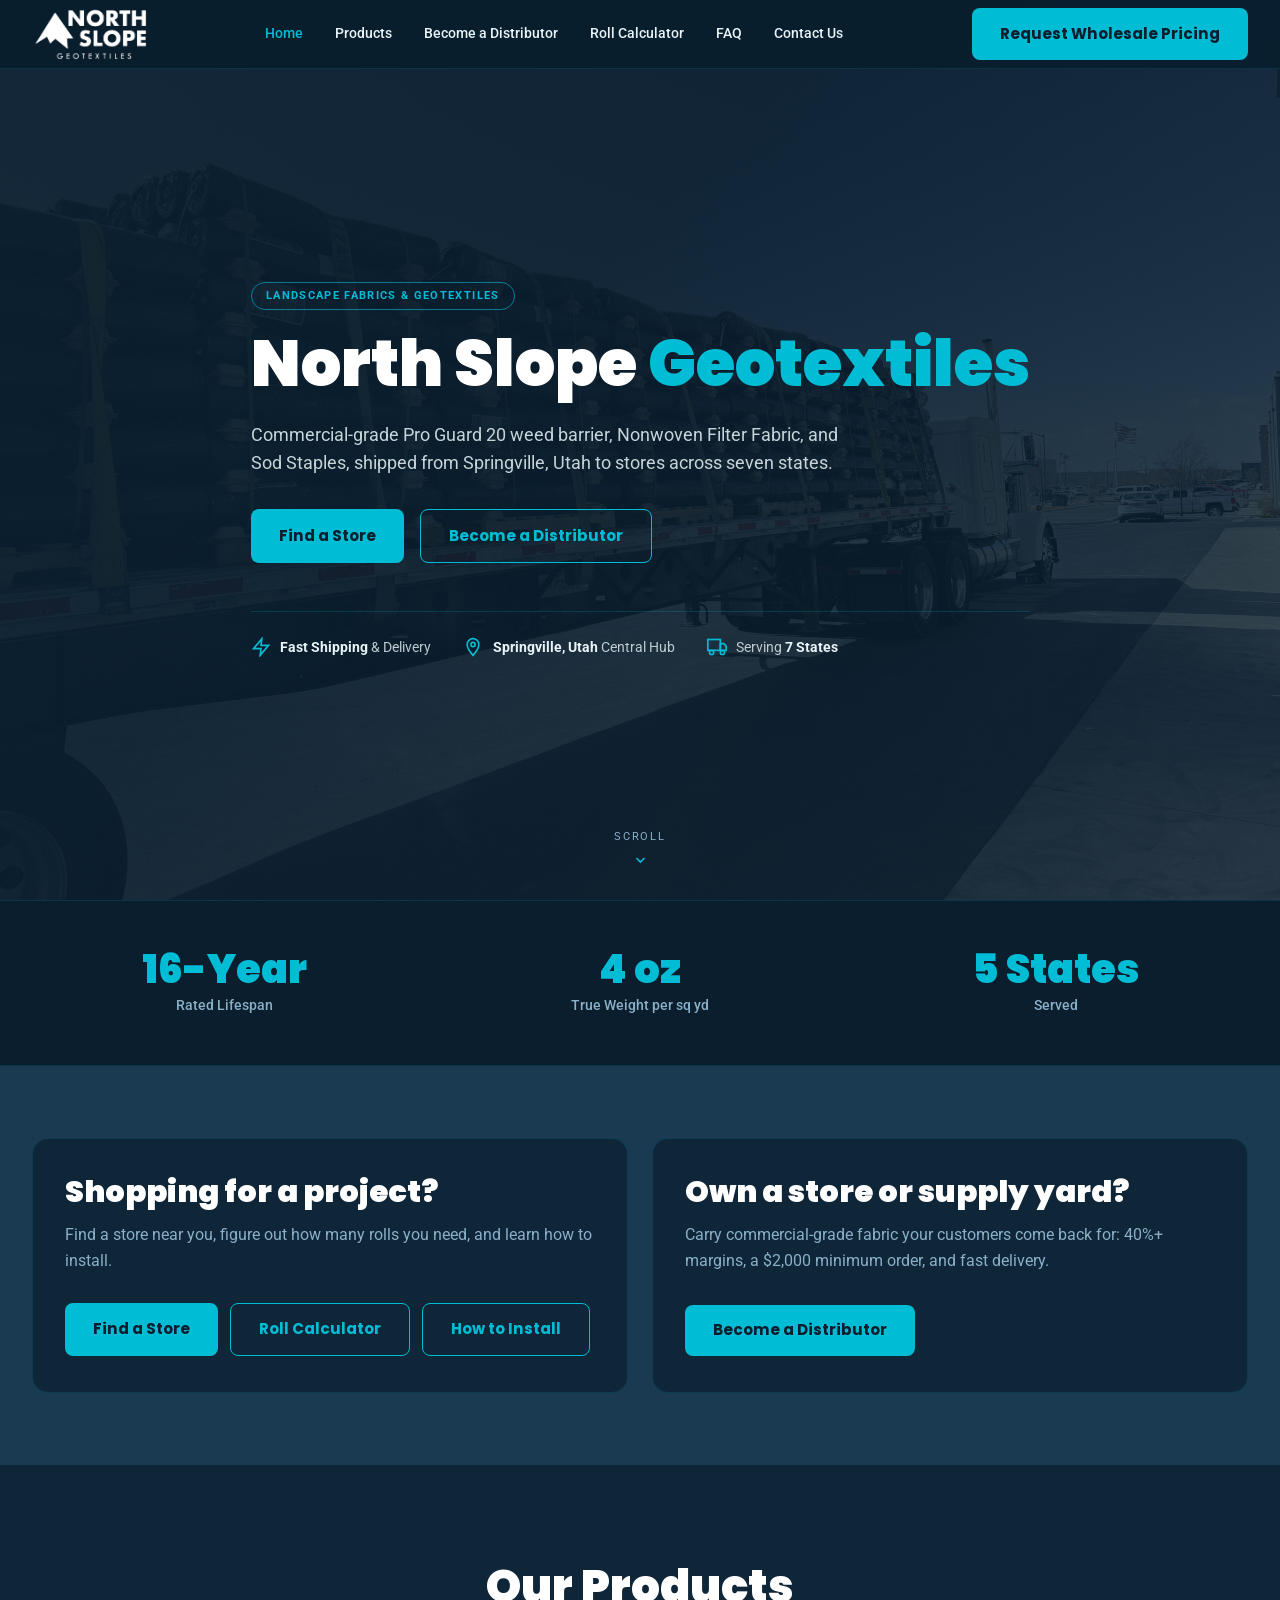
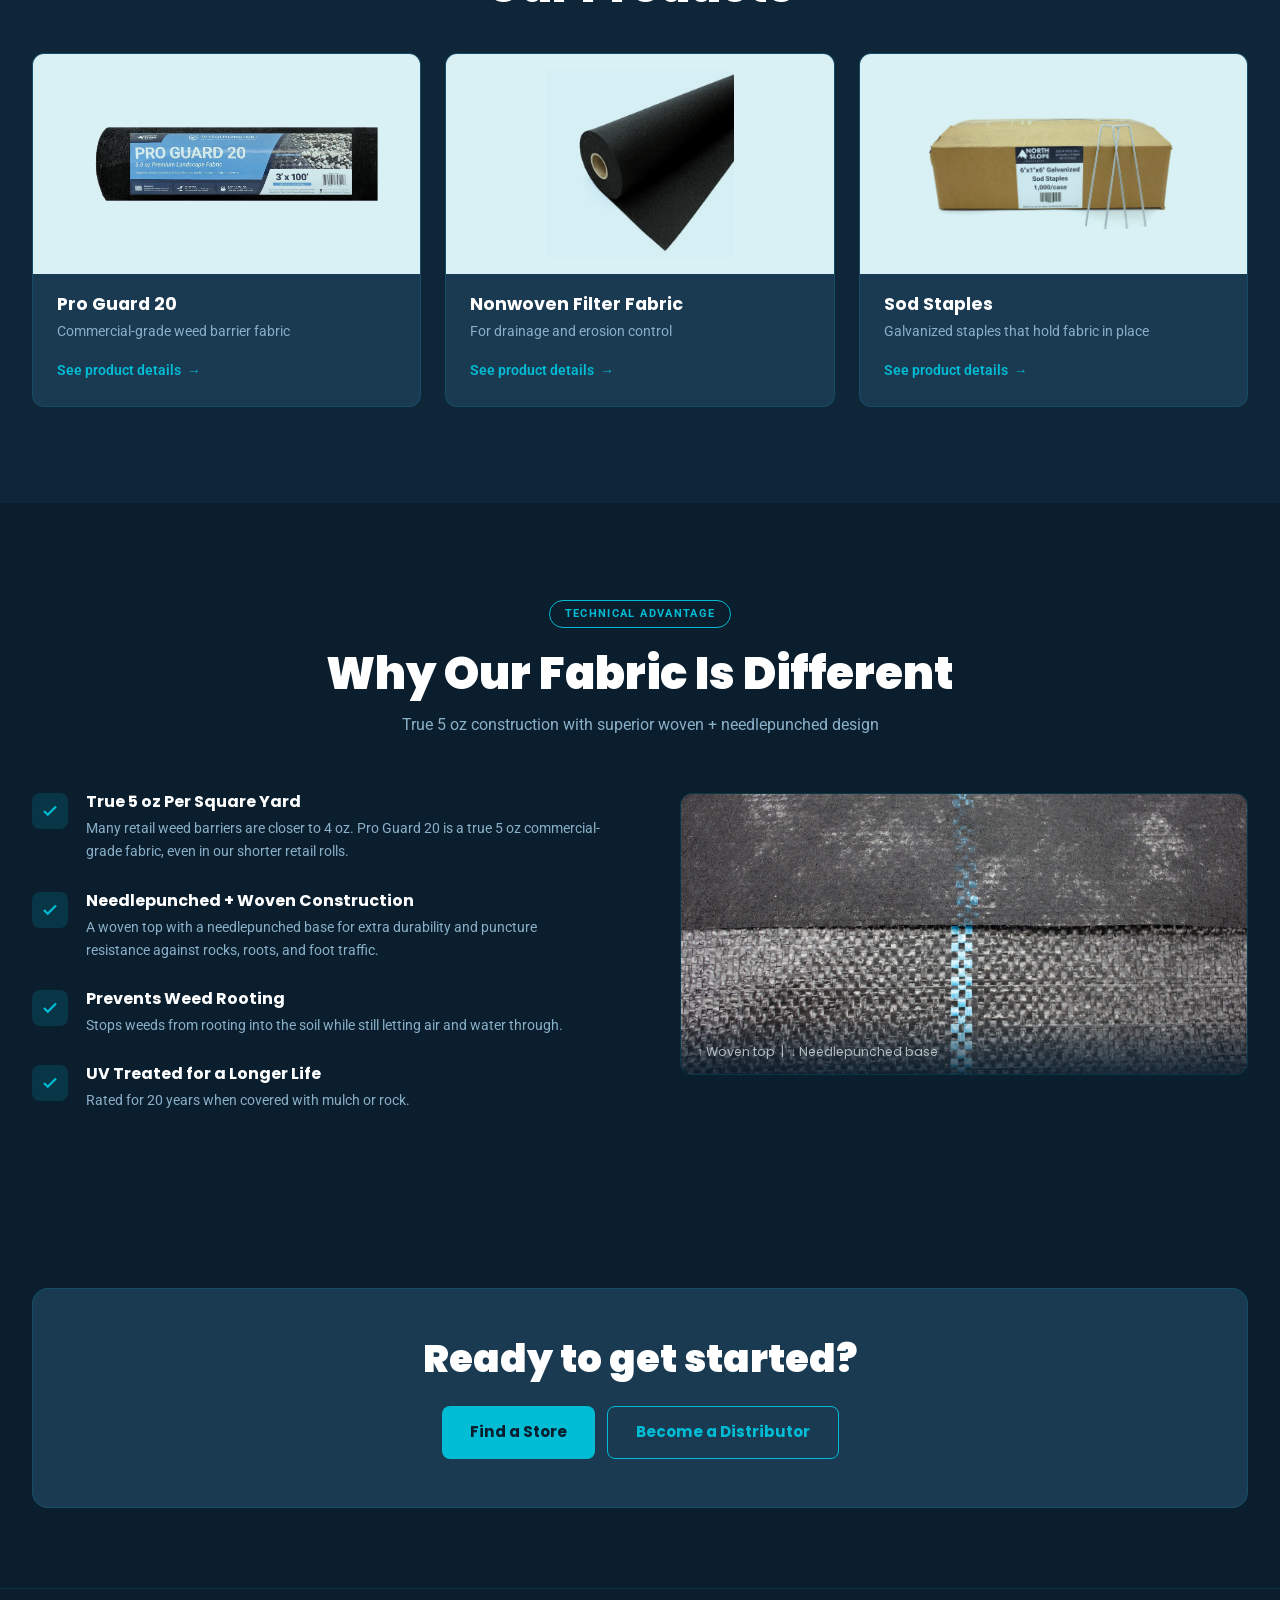
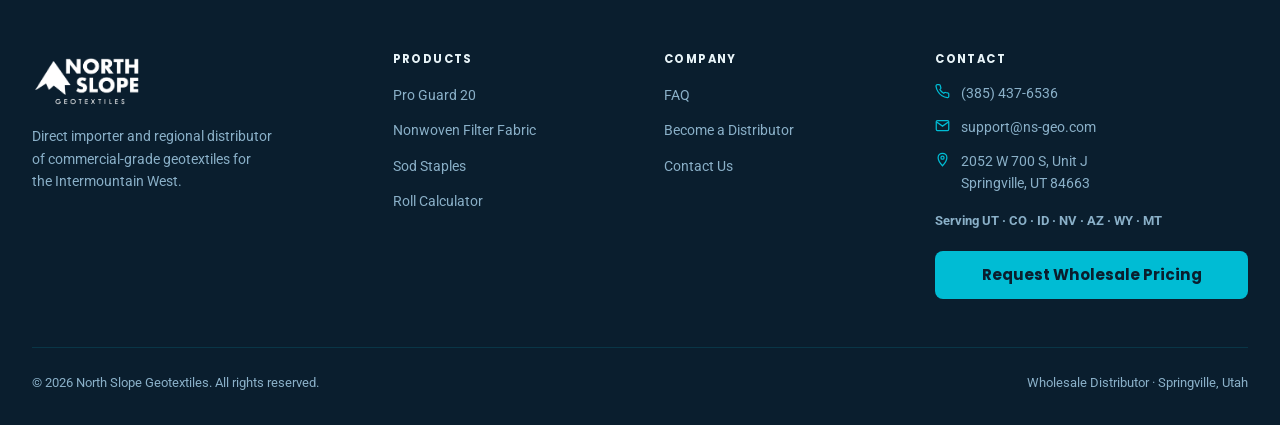
==== commit f5bea405: "Rebuild the home page as a brand page for shoppers and store owners New home page, same visual style" ====
--- a/index.html
+++ b/index.html
@@ -61,28 +61,25 @@
     <div class="hero-overlay"></div>
     <div class="container">
       <div class="hero-content">
-        <div class="section-label">
-          <svg width="12" height="12" viewBox="0 0 24 24" fill="none" stroke="currentColor" stroke-width="2.5"><path d="M12 2C8.13 2 5 5.13 5 9c0 5.25 7 13 7 13s7-7.75 7-13c0-3.87-3.13-7-7-7z"/><circle cx="12" cy="9" r="2.5"/></svg>
-          Regional Supply Advantage — Springville, Utah
-        </div>
-        <h1>Premium Wholesale <span class="teal">Geotextiles</span> for Intermountain West Distributors</h1>
-        <p>Direct importer and regional distributor of commercial-grade weed barrier fabric. Fast fulfillment, strong margins, and contractor-grade quality your customers trust.</p>
+        <div class="section-label">Landscape Fabrics &amp; Geotextiles</div>
+        <h1>North Slope <span class="teal">Geotextiles</span></h1>
+        <p>Commercial-grade Pro Guard 20 weed barrier, Nonwoven Filter Fabric, and Sod Staples, shipped from Springville, Utah to stores across seven states.</p>
         <div class="hero-btns">
-          <a href="/become-a-distributor#apply" class="btn-primary">Request Wholesale Pricing &nbsp;→</a>
-          <a href="/products" class="btn-outline">View Products</a>
+          <a href="/contact" class="btn-primary">Find a Store</a>
+          <a href="/become-a-distributor" class="btn-outline">Become a Distributor</a>
         </div>
         <div class="hero-stats">
           <div class="hero-stat">
-            <svg class="icon" viewBox="0 0 24 24" fill="none" stroke="currentColor" stroke-width="2"><path d="M13 2L3 14h9l-1 8 10-12h-9l1-8z"/></svg>
-            <span><strong>1–2 Days</strong> Typical Shipping</span>
+            <svg class="icon" viewBox="0 0 24 24" fill="none" stroke="currentColor" stroke-width="2" aria-hidden="true"><path d="M13 2L3 14h9l-1 8 10-12h-9l1-8z"/></svg>
+            <span><strong>Fast Shipping</strong> &amp; Delivery</span>
           </div>
           <div class="hero-stat">
-            <svg class="icon" viewBox="0 0 24 24" fill="none" stroke="currentColor" stroke-width="2"><path d="M12 2C8.13 2 5 5.13 5 9c0 5.25 7 13 7 13s7-7.75 7-13c0-3.87-3.13-7-7-7z"/><circle cx="12" cy="9" r="2.5"/></svg>
+            <svg class="icon" viewBox="0 0 24 24" fill="none" stroke="currentColor" stroke-width="2" aria-hidden="true"><path d="M12 2C8.13 2 5 5.13 5 9c0 5.25 7 13 7 13s7-7.75 7-13c0-3.87-3.13-7-7-7z"/><circle cx="12" cy="9" r="2.5"/></svg>
             <span><strong>Springville, Utah</strong> Central Hub</span>
           </div>
           <div class="hero-stat">
-            <svg class="icon" viewBox="0 0 24 24" fill="none" stroke="currentColor" stroke-width="2"><rect x="2" y="7" width="20" height="14" rx="2"/><path d="M16 7V5a2 2 0 0 0-2-2h-4a2 2 0 0 0-2 2v2"/></svg>
-            <span><strong>$2,000</strong> Minimum Order</span>
+            <svg class="icon" viewBox="0 0 24 24" fill="none" stroke="currentColor" stroke-width="2" aria-hidden="true"><rect x="1" y="3" width="15" height="13"/><polygon points="16 8 20 8 23 11 23 16 16 16 16 8"/><circle cx="5.5" cy="18.5" r="2.5"/><circle cx="18.5" cy="18.5" r="2.5"/></svg>
+            <span>Serving <strong>7 States</strong></span>
           </div>
         </div>
       </div>
@@ -96,191 +93,83 @@
   <!-- ── STATS BAND ──────────────────────────────────────────── -->
   <div class="stats-band">
     <div class="container">
-      <div class="stats-grid">
+      <div class="stats-grid home-stats">
         <div class="stat-item fade-up">
-          <div class="stat-value" data-target="40" data-suffix="%+">0%+</div>
-          <div class="stat-label">Distributor Margins</div>
+          <div class="stat-value" data-target="20" data-suffix="-Year">20-Year</div>
+          <div class="stat-label">Rated Lifespan</div>
         </div>
         <div class="stat-item fade-up fade-up-delay-1">
-          <div class="stat-value" data-target="2" data-suffix=" Days">0 Days</div>
-          <div class="stat-label">Avg. Fulfillment</div>
+          <div class="stat-value" data-target="5" data-suffix=" oz">5 oz</div>
+          <div class="stat-label">True Weight per sq yd</div>
         </div>
         <div class="stat-item fade-up fade-up-delay-2">
-          <div class="stat-value" data-target="20" data-suffix="-Year">0-Year</div>
-          <div class="stat-label">Product Lifespan</div>
-        </div>
-        <div class="stat-item fade-up fade-up-delay-3">
-          <div class="stat-value" data-target="5" data-suffix=" oz">0 oz</div>
-          <div class="stat-label">True Weight/sq yd</div>
+          <div class="stat-value" data-target="7" data-suffix=" States">7 States</div>
+          <div class="stat-label">Served</div>
         </div>
       </div>
     </div>
   </div>
 
-  <!-- ── BENEFITS ────────────────────────────────────────────── -->
-  <section class="benefits" id="benefits">
-    <div class="container">
-      <div class="section-header">
-        <div class="section-label">Distributor Benefits</div>
-        <h2>Why Distributors Carry Pro Guard 20</h2>
-        <p>Built for retail success with strong margins, proven demand, and professional-grade quality</p>
-      </div>
-      <div class="benefits-grid">
-        <div class="benefit-card fade-up">
-          <div class="benefit-icon">
-            <svg width="24" height="24" viewBox="0 0 24 24" fill="none" stroke="currentColor" stroke-width="2"><path d="M12 2v20M17 5H9.5a3.5 3.5 0 0 0 0 7h5a3.5 3.5 0 0 1 0 7H6"/></svg>
-          </div>
-          <span class="highlight">40%+</span>
-          <h3>Strong Margins</h3>
-          <p>Most distributors earn 40%+ margins on retail rolls — excellent for retail profitability and business growth.</p>
-        </div>
-        <div class="benefit-card fade-up fade-up-delay-1">
-          <div class="benefit-icon">
-            <svg width="24" height="24" viewBox="0 0 24 24" fill="none" stroke="currentColor" stroke-width="2"><path d="M22 11.08V12a10 10 0 1 1-5.93-9.14"/><polyline points="22 4 12 14.01 9 11.01"/></svg>
-          </div>
-          <h3>Proven Sell-Through</h3>
-          <p>Homeowners actively seek professional-grade weed barrier — strong retail demand drives consistent reorders.</p>
-        </div>
-        <div class="benefit-card fade-up fade-up-delay-2">
-          <div class="benefit-icon">
-            <svg width="24" height="24" viewBox="0 0 24 24" fill="none" stroke="currentColor" stroke-width="2"><path d="M12 22s8-4 8-10V5l-8-3-8 3v7c0 6 8 10 8 10z"/></svg>
-          </div>
-          <h3>Contractor-Grade Reputation</h3>
-          <p>Landscape contractors already use and recommend this fabric — a trusted brand that sells itself.</p>
-        </div>
-        <div class="benefit-card fade-up fade-up-delay-3">
-          <div class="benefit-icon">
-            <svg width="24" height="24" viewBox="0 0 24 24" fill="none" stroke="currentColor" stroke-width="2"><path d="M21 16V8a2 2 0 0 0-1-1.73l-7-4a2 2 0 0 0-2 0l-7 4A2 2 0 0 0 3 8v8a2 2 0 0 0 1 1.73l7 4a2 2 0 0 0 2 0l7-4A2 2 0 0 0 21 16z"/></svg>
-          </div>
-          <h3>Retail-Ready Packaging</h3>
-          <p>Shorter rolls ideal for homeowners — no need to break bulk contractor sizes at the counter.</p>
+  <!-- ── WHO IT'S FOR ────────────────────────────────────────── -->
+  <section class="home-paths">
+    <div class="container">
+      <div class="home-paths-grid">
+        <div class="home-path fade-up">
+          <h2>Shopping for a project?</h2>
+          <p>Find a store near you, figure out how many rolls you need, and learn how to install.</p>
+          <div class="home-path-btns">
+            <a href="/contact" class="btn-primary">Find a Store</a>
+            <a href="/roll-calculator" class="btn-outline">Roll Calculator</a>
+            <a href="/faq#how-to-install" class="btn-outline">How to Install</a>
+          </div>
+        </div>
+        <div class="home-path fade-up fade-up-delay-1">
+          <h2>Own a store or supply yard?</h2>
+          <p>Carry commercial-grade fabric your customers come back for: 40%+ margins, a $2,000 minimum order, and fast delivery.</p>
+          <div class="home-path-btns">
+            <a href="/become-a-distributor" class="btn-primary">Become a Distributor</a>
+          </div>
         </div>
       </div>
     </div>
   </section>
 
-  <!-- ── REGIONAL DISTRIBUTION ───────────────────────────────── -->
-  <section class="regional" id="regional">
-    <div class="container">
-      <div class="regional-grid">
-        <div>
-          <div class="section-label">Regional Distribution</div>
-          <h2>Built for the Intermountain West</h2>
-          <p style="color:var(--muted-fg);margin-bottom:0.5rem;">We import and warehouse our products in Utah, allowing us to supply distributors across the Intermountain West with faster lead times and lower freight costs compared to national suppliers.</p>
-          <div class="regional-features">
-            <div class="feature-item fade-up">
-              <div class="feature-icon">
-                <svg width="20" height="20" viewBox="0 0 24 24" fill="none" stroke="currentColor" stroke-width="2"><rect x="1" y="3" width="15" height="13" rx="1"/><path d="M16 8h4l3 3v5h-7V8z"/><circle cx="5.5" cy="18.5" r="2.5"/><circle cx="18.5" cy="18.5" r="2.5"/></svg>
-              </div>
-              <div>
-                <h4>Regional Distribution Hub</h4>
-                <p>Centrally located in Springville, Utah for optimal coverage across UT, CO, ID, NV, AZ, WY, and MT.</p>
-              </div>
-            </div>
-            <div class="feature-item fade-up fade-up-delay-1">
-              <div class="feature-icon">
-                <svg width="20" height="20" viewBox="0 0 24 24" fill="none" stroke="currentColor" stroke-width="2"><path d="M13 2L3 14h9l-1 8 10-12h-9l1-8z"/></svg>
-              </div>
-              <div>
-                <h4>Fast Fulfillment</h4>
-                <p>Most orders ship or deliver within 1–2 business days — reorder Monday, stock by Wednesday.</p>
-              </div>
-            </div>
-            <div class="feature-item fade-up fade-up-delay-2">
-              <div class="feature-icon">
-                <svg width="20" height="20" viewBox="0 0 24 24" fill="none" stroke="currentColor" stroke-width="2"><path d="M12 2C8.13 2 5 5.13 5 9c0 5.25 7 13 7 13s7-7.75 7-13c0-3.87-3.13-7-7-7z"/><circle cx="12" cy="9" r="2.5"/></svg>
-              </div>
-              <div>
-                <h4>Lower Freight Costs</h4>
-                <p>Avoid multi-state shipping and long lead times from national suppliers — your margins stay strong.</p>
-              </div>
-            </div>
-          </div>
-        </div>
-        <div class="regional-images fade-up">
-          <div class="regional-img-card">
-            <img src="images/springville-distribution-center.jpg" alt="Springville Utah Distribution Center" />
-            <div class="regional-img-caption">
-              <strong>Springville, Utah Distribution Center</strong>
-              <span>Thousands of rolls in stock — ready to ship</span>
-            </div>
-          </div>
-          <div class="regional-img-card">
-            <img src="images/direct-delivery.jpg" alt="Direct Delivery Available" />
-            <div class="regional-img-caption">
-              <strong>Direct Delivery Available</strong>
-              <span>Full truckload orders ship across the Intermountain West</span>
-            </div>
-          </div>
-        </div>
-      </div>
-    </div>
-  </section>
-
-  <!-- ── PRODUCTS ─────────────────────────────────────────────── -->
-  <section class="products" id="products">
-    <div class="container">
-      <div class="section-header">
-        <div class="section-label">Product Lineup</div>
-        <h2>Product Overview</h2>
-        <p>Commercial-grade geotextiles available in retail and contractor sizes</p>
-      </div>
-      <div class="products-layout">
-        <!-- Main product -->
-        <div class="product-main fade-up">
-          <div>
-            <span class="product-badge">Featured</span>
-            <h3>Pro Guard 20</h3>
-            <div class="product-sub">Weed Barrier Fabric</div>
-            <p>True 5 oz per square yard woven weed barrier fabric. Needlepunched + woven construction prevents weeds from rooting into soil while maintaining high air and water permeability.</p>
-            <div class="product-tags">
-              <span class="product-tag">20-Year Rated</span>
-              <span class="product-tag">True 5 oz/sq yd</span>
-              <span class="product-tag">UV Treated</span>
-              <span class="product-tag">Contractor-Grade</span>
-            </div>
-            <div class="product-sizes">
-              <h5>Retail Roll Sizes</h5>
-              <div class="sizes-grid">
-                <span class="size-pill">3' × 50'</span>
-                <span class="size-pill">3' × 100'</span>
-                <span class="size-pill">4' × 50'</span>
-                <span class="size-pill">4' × 100'</span>
-                <span class="size-pill">5' × 100'</span>
-                <span class="size-pill">6' × 100'</span>
-              </div>
-              <h5>Bulk Roll Sizes</h5>
-              <div class="sizes-grid">
-                <span class="size-pill">3' × 250'</span>
-                <span class="size-pill">4' × 250'</span>
-                <span class="size-pill">5' × 250'</span>
-                <span class="size-pill">6' × 250'</span>
-                <span class="size-pill">8' × 250'</span>
-                <span class="size-pill">12' × 250'</span>
-              </div>
-            </div>
-          </div>
-          <div class="product-img">
-            <img src="images/pro-guard-20-packaged-roll.jpg" alt="Pro Guard 20 Packaged Roll" />
-            <img src="images/pro-guard-20-closeup.jpg" alt="Pro Guard 20 Closeup" style="margin-top:0.75rem;" />
-          </div>
-        </div>
-        <!-- Secondary products -->
-        <div class="product-secondary fade-up fade-up-delay-1">
-          <img src="images/sod-staples.jpg" alt="Sod Staples" />
-          <div>
-            <span class="badge-sm">Retail-Ready</span>
-            <h4>Sod Staples</h4>
-            <p>6"×1"×6" galvanized. 1,000/case or 100/retail bag. Perfect complement to weed barrier sales.</p>
-          </div>
-        </div>
-        <div class="product-secondary fade-up fade-up-delay-2">
-          <img src="images/filter-fabric.jpg" alt="Filter Fabric" />
-          <div>
-            <span class="badge-sm">Multi-Weight</span>
-            <h4>Nonwoven Filter Fabric</h4>
-            <p>Nonwoven geotextile in 4, 6, 8, and 12 oz weights. Rolls: 15' × 300–360'.</p>
-          </div>
+  <!-- ── OUR PRODUCTS ────────────────────────────────────────── -->
+  <section class="home-products">
+    <div class="container">
+      <div class="section-header centered fade-up">
+        <h2>Our Products</h2>
+      </div>
+      <div class="home-products-grid">
+        <div class="home-product-wrap fade-up fade-up-delay-1">
+          <a href="/products#pro-guard-20" class="home-product">
+            <span class="home-product-img"><img class="home-product-zoom" src="images/pro-guard-20-packaged-roll.jpg" alt="Pro Guard 20 Packaged Roll" /></span>
+            <span class="home-product-body">
+              <h3>Pro Guard 20</h3>
+              <span class="home-product-line">Commercial-grade weed barrier fabric</span>
+              <span class="home-product-more">See product details &nbsp;→</span>
+            </span>
+          </a>
+        </div>
+        <div class="home-product-wrap fade-up fade-up-delay-2">
+          <a href="/products#nonwoven-filter-fabric" class="home-product">
+            <span class="home-product-img"><img src="images/filter-fabric.jpg" alt="Nonwoven Filter Fabric roll" /></span>
+            <span class="home-product-body">
+              <h3>Nonwoven Filter Fabric</h3>
+              <span class="home-product-line">For drainage and erosion control</span>
+              <span class="home-product-more">See product details &nbsp;→</span>
+            </span>
+          </a>
+        </div>
+        <div class="home-product-wrap fade-up fade-up-delay-3">
+          <a href="/products#sod-staples" class="home-product">
+            <span class="home-product-img"><img src="images/sod-staples.jpg" alt="Case of galvanized sod staples" /></span>
+            <span class="home-product-body">
+              <h3>Sod Staples</h3>
+              <span class="home-product-line">Galvanized staples that hold fabric in place</span>
+              <span class="home-product-more">See product details &nbsp;→</span>
+            </span>
+          </a>
         </div>
       </div>
     </div>
@@ -291,7 +180,7 @@
     <div class="container">
       <div class="section-header centered">
         <div class="section-label">Technical Advantage</div>
-        <h2>Why Our Fabric is Different</h2>
+        <h2>Why Our Fabric Is Different</h2>
         <p>True 5 oz construction with superior woven + needlepunched design</p>
       </div>
       <div class="why-grid">
@@ -302,7 +191,7 @@
             </div>
             <div>
               <h4>True 5 oz Per Square Yard</h4>
-              <p>Most competing retail rolls are closer to 4 oz fabric. Pro Guard 20 offers a true 5 oz commercial-grade product in shorter retail-friendly sizes — clear quality differentiation your customers can feel.</p>
+              <p>Many retail weed barriers are closer to 4 oz. Pro Guard 20 is a true 5 oz commercial-grade fabric, even in our shorter retail rolls.</p>
             </div>
           </div>
           <div class="why-point fade-up fade-up-delay-1">
@@ -311,7 +200,7 @@
             </div>
             <div>
               <h4>Needlepunched + Woven Construction</h4>
-              <p>Superior durability and puncture resistance. The combination of woven and needlepunched fibers creates a fabric that lasts longer and performs better under stress from rocks, roots, and foot traffic.</p>
+              <p>A woven top with a needlepunched base for extra durability and puncture resistance against rocks, roots, and foot traffic.</p>
             </div>
           </div>
           <div class="why-point fade-up fade-up-delay-2">
@@ -320,7 +209,7 @@
             </div>
             <div>
               <h4>Prevents Weed Rooting</h4>
-              <p>Blocks weeds from rooting into soil while maintaining high air and water permeability. Your customers get professional-grade results that drive repeat purchases and referrals.</p>
+              <p>Stops weeds from rooting into the soil while still letting air and water through.</p>
             </div>
           </div>
           <div class="why-point fade-up fade-up-delay-3">
@@ -328,8 +217,8 @@
               <svg width="18" height="18" viewBox="0 0 24 24" fill="none" stroke="currentColor" stroke-width="3"><polyline points="20 6 9 17 4 12"/></svg>
             </div>
             <div>
-              <h4>UV Treated for Longer Lifespan</h4>
-              <p>20-year rated lifespan with UV treatment. Your customers get durability and value — driving repeat purchases and referrals that build your business.</p>
+              <h4>UV Treated for a Longer Life</h4>
+              <p>Rated for 20 years when covered with mulch or rock.</p>
             </div>
           </div>
         </div>
@@ -340,234 +229,23 @@
               <span>↑ Woven top &nbsp;|&nbsp; ↓ Needlepunched base</span>
             </div>
           </div>
-          <div class="distributor-advantage">
-            <h4>The Distributor Advantage</h4>
-            <div class="adv-item">
-              <div class="adv-label">Competitive Positioning</div>
-              <p>Offer true 5 oz fabric when competitors sell 4 oz — clear quality differentiation</p>
-            </div>
-            <div class="adv-item">
-              <div class="adv-label">Customer Satisfaction</div>
-              <p>Professional-grade performance drives positive reviews and repeat business</p>
-            </div>
-            <div class="adv-item">
-              <div class="adv-label">Long-Term Value</div>
-              <p>20-year lifespan means customers recommend Pro Guard 20 to friends and family</p>
-            </div>
-          </div>
         </div>
       </div>
     </div>
   </section>
 
-  <!-- ── COMPARE ──────────────────────────────────────────────── -->
-  <section class="compare" id="compare">
-    <div class="container">
-      <div class="section-header centered">
-        <div class="section-label">How We Compare</div>
-        <h2>Pro Guard 20 vs. The Competition</h2>
-        <p>See how Pro Guard 20 stacks up against DeWitt Pro 5, Hanes Pro Platinum Plus, and SRW Pro Plus V on the specs that matter most.</p>
-      </div>
-      <div class="compare-table-wrap fade-up">
-        <table class="compare-table">
-          <thead>
-            <tr>
-              <th>Spec</th>
-              <th class="highlight-col">Pro Guard 20<span class="brand-sub">North Slope</span></th>
-              <th>DeWitt Pro 5</th>
-              <th>Hanes Pro Platinum Plus</th>
-              <th>SRW Pro Plus V</th>
-            </tr>
-          </thead>
-          <tbody>
-            <tr>
-              <td>Weight</td>
-              <td class="highlight-col">5 oz/sq yd</td>
-              <td>5 oz/sq yd</td>
-              <td>4.8 oz/sq yd</td>
-              <td>5 oz/sq yd</td>
-            </tr>
-            <tr>
-              <td>Tensile Strength (Warp)</td>
-              <td class="highlight-col"><span class="winner">110 lbs ✓</span></td>
-              <td>80 lbs</td>
-              <td>100 lbs</td>
-              <td>100 lbs</td>
-            </tr>
-            <tr>
-              <td>Tensile Strength (Weft)</td>
-              <td class="highlight-col"><span class="winner">80 lbs ✓</span></td>
-              <td>65 lbs</td>
-              <td>75 lbs</td>
-              <td>80 lbs</td>
-            </tr>
-            <tr>
-              <td>Grab Elongation</td>
-              <td class="highlight-col"><span class="winner">12% ✓</span></td>
-              <td>15%</td>
-              <td>N/A</td>
-              <td>15%</td>
-            </tr>
-            <tr>
-              <td>Puncture Strength</td>
-              <td class="highlight-col">300 lbs</td>
-              <td>300 lbs</td>
-              <td>55 lbs</td>
-              <td>300 lbs</td>
-            </tr>
-          </tbody>
-        </table>
-      </div>
-      <p class="compare-note">Competitor specs sourced from publicly available product data sheets. Contact manufacturers to verify current specifications.</p>
-    </div>
-  </section>
-
-  <!-- ── CTA BAND ─────────────────────────────────────────────── -->
-  <div class="cta-band">
+  <!-- ── CLOSING BAND ────────────────────────────────────────── -->
+  <div class="cta-band home-closing">
     <div class="container">
       <div class="cta-card fade-up">
-        <h2>Become a Wholesale Partner</h2>
-        <p>Simple ordering process, fast fulfillment, and dedicated support for distributors who want to grow their landscape supply business.</p>
-        <div class="cta-steps">
-          <div class="cta-step">
-            <div class="step-num">1</div>
-            <div>
-              <h4>Minimum Order: $2,000</h4>
-              <p>Accessible entry point for distributors of all sizes — no massive upfront commitment required.</p>
-            </div>
-          </div>
-          <div class="cta-step">
-            <div class="step-num">2</div>
-            <div>
-              <h4>Fast Fulfillment</h4>
-              <p>Most orders ship or deliver within 1–2 days from our Springville, Utah warehouse.</p>
-            </div>
-          </div>
-          <div class="cta-step">
-            <div class="step-num">3</div>
-            <div>
-              <h4>Simple Ordering</h4>
-              <p>Easy reordering with dedicated account support — we're a real partner, not a call center.</p>
-            </div>
-          </div>
-        </div>
-        <a href="/become-a-distributor#apply" class="btn-primary">Request Wholesale Pricing Now &nbsp;→</a>
+        <h2>Ready to get started?</h2>
+        <div class="home-path-btns">
+          <a href="/contact" class="btn-primary">Find a Store</a>
+          <a href="/become-a-distributor" class="btn-outline">Become a Distributor</a>
+        </div>
       </div>
     </div>
   </div>
-
-  <!-- ── CONTACT FORM ──────────────────────────────────────────── -->
-  <section class="contact-section" id="contact">
-    <div class="container">
-      <div class="contact-grid">
-        <div class="contact-info fade-up">
-          <div class="section-label">Get Started</div>
-          <h2>Request Wholesale Pricing</h2>
-          <div class="contact-divider"></div>
-          <p>Fill out the form and we'll contact you within 24 hours with wholesale pricing, terms, and availability information.</p>
-          <ul class="contact-checklist">
-            <li>
-              <svg width="18" height="18" viewBox="0 0 24 24" fill="none" stroke="currentColor" stroke-width="2.5"><circle cx="12" cy="12" r="10"/><polyline points="12 6 12 12 16 14"/></svg>
-              Wholesale pricing sheet for all products
-            </li>
-            <li>
-              <svg width="18" height="18" viewBox="0 0 24 24" fill="none" stroke="currentColor" stroke-width="2.5"><circle cx="12" cy="12" r="10"/><polyline points="12 6 12 12 16 14"/></svg>
-              Minimum order and volume tier details
-            </li>
-            <li>
-              <svg width="18" height="18" viewBox="0 0 24 24" fill="none" stroke="currentColor" stroke-width="2.5"><circle cx="12" cy="12" r="10"/><polyline points="12 6 12 12 16 14"/></svg>
-              Shipping and delivery options for your area
-            </li>
-            <li>
-              <svg width="18" height="18" viewBox="0 0 24 24" fill="none" stroke="currentColor" stroke-width="2.5"><circle cx="12" cy="12" r="10"/><polyline points="12 6 12 12 16 14"/></svg>
-              Sample availability upon request
-            </li>
-            <li>
-              <svg width="18" height="18" viewBox="0 0 24 24" fill="none" stroke="currentColor" stroke-width="2.5"><circle cx="12" cy="12" r="10"/><polyline points="12 6 12 12 16 14"/></svg>
-              Dedicated account representative
-            </li>
-          </ul>
-          <div class="direct-contact">
-            <p>Prefer to reach out directly?</p>
-            <div class="direct-item">
-              <svg width="16" height="16" viewBox="0 0 24 24" fill="none" stroke="currentColor" stroke-width="2"><path d="M22 16.92v3a2 2 0 0 1-2.18 2 19.79 19.79 0 0 1-8.63-3.07A19.5 19.5 0 0 1 4.69 12a19.79 19.79 0 0 1-3.07-8.67A2 2 0 0 1 3.6 1.18h3a2 2 0 0 1 2 1.72c.127.96.361 1.903.7 2.81a2 2 0 0 1-.45 2.11L7.91 8.91a16 16 0 0 0 6 6l.91-.91a2 2 0 0 1 2.11-.45c.907.339 1.85.573 2.81.7A2 2 0 0 1 22 16.92z"/></svg>
-              (385) 437-6536
-            </div>
-            <div class="direct-item">
-              <svg width="16" height="16" viewBox="0 0 24 24" fill="none" stroke="currentColor" stroke-width="2"><path d="M4 4h16c1.1 0 2 .9 2 2v12c0 1.1-.9 2-2 2H4c-1.1 0-2-.9-2-2V6c0-1.1.9-2 2-2z"/><polyline points="22,6 12,13 2,6"/></svg>
-              support@<wbr>ns-geo.com
-            </div>
-            <div class="direct-item">
-              <svg width="16" height="16" viewBox="0 0 24 24" fill="none" stroke="currentColor" stroke-width="2"><path d="M12 2C8.13 2 5 5.13 5 9c0 5.25 7 13 7 13s7-7.75 7-13c0-3.87-3.13-7-7-7z"/><circle cx="12" cy="9" r="2.5"/></svg>
-              2052 W 700 S, Unit J<br/>Springville, UT 84663
-            </div>
-          </div>
-        </div>
-
-        <form class="form-card fade-up fade-up-delay-1" name="wholesale-pricing" method="POST" data-netlify="true" netlify-honeypot="bot-field" onsubmit="return handleFormSubmit(event, this)">
-          <input type="hidden" name="form-name" value="wholesale-pricing" />
-          <p style="display:none;"><label>Don't fill this out: <input name="bot-field" /></label></p>
-          <div class="form-row">
-            <div class="form-group">
-              <label>Business Name <span>*</span></label>
-              <input type="text" name="business_name" placeholder="Your business name" required />
-            </div>
-            <div class="form-group">
-              <label>Contact Name <span>*</span></label>
-              <input type="text" name="contact_name" placeholder="Your full name" required />
-            </div>
-          </div>
-          <div class="form-row">
-            <div class="form-group">
-              <label>Email <span>*</span></label>
-              <input type="email" name="email" placeholder="your@email.com" required />
-            </div>
-            <div class="form-group">
-              <label>Phone <span>*</span></label>
-              <input type="tel" name="phone" placeholder="(555) 123-4567" required />
-            </div>
-          </div>
-          <div class="form-row">
-            <div class="form-group">
-              <label>City</label>
-              <input type="text" name="city" placeholder="Salt Lake City" />
-            </div>
-            <div class="form-group">
-              <label>State</label>
-              <input type="text" name="state" placeholder="UT" />
-            </div>
-          </div>
-          <div class="form-group">
-            <label>Business Type <span>*</span></label>
-            <select name="business_type" required>
-              <option value="">Select your business type</option>
-              <option>Nursery</option>
-              <option>Garden Center</option>
-              <option>Rock Yard</option>
-              <option>Landscape Supply Yard</option>
-              <option>Other</option>
-            </select>
-          </div>
-          <div class="form-group">
-            <label>Estimated Monthly Volume</label>
-            <select name="monthly_volume">
-              <option value="">Select estimated volume</option>
-              <option>$2,000 – $5,000</option>
-              <option>$5,000 – $10,000</option>
-              <option>$10,000 – $25,000</option>
-              <option>$25,000+</option>
-            </select>
-          </div>
-          <div class="form-group">
-            <label>Additional Message</label>
-            <textarea name="message" placeholder="Any questions or additional information..."></textarea>
-          </div>
-          <button type="submit" class="btn-primary form-submit">Request Wholesale Pricing</button>
-          <p class="form-note">We'll contact you within 24 hours with wholesale pricing and availability information.</p>
-        </form>
-      </div>
-    </div>
-  </section>
 
   <!-- ── FOOTER ───────────────────────────────────────────────── -->
   <footer>
--- a/styles.css
+++ b/styles.css
@@ -1232,67 +1232,72 @@
       .dist-banner-mountains.banner-mountains-inline { height: calc(35% + 49px); }
     }
 
-    /* ─── WHERE TO BUY PAGE ─────────────────────────────────── */
-    /* Banner and dark section come from the Contact Us page
-       (contact-page-banner); state buttons reuse the Roll Calculator's
-       choice buttons (calc-choice), product tags the Products page's
-       (product-tag), and Get Directions / Call the FAQ's small buttons
-       (faq-contact-btn). The store list is in where-to-buy.js. */
-    .where-main { background: var(--navy-deep); padding: 0 0 4rem; }
-    .where-filters { margin: 0 0 2rem; }
-    .where-filters .calc-choice span { min-height: 44px; padding: 0.5rem 1.1rem; }
-    /* Compact buttons that wrap, on phones too (the Roll Calculator's own
-       buttons go full width on phones). */
-    .where-filters.calc-options .calc-choice { flex: 0 0 auto; }
-    .where-grid { display: grid; grid-template-columns: repeat(3, minmax(0, 1fr)); gap: 1.25rem; }
-    .where-card {
-      display: flex; flex-direction: column; gap: 1rem;
-      background: var(--navy-mid); border: 1px solid var(--border);
-      border-radius: 0.75rem; padding: 1.5rem;
-    }
-    .where-card[hidden] { display: none; }
-    .where-name { font-size: 1.15rem; font-weight: 700; color: #fff; }
-    .where-row { display: flex; align-items: flex-start; gap: 0.75rem; }
-    .where-icon {
-      width: 36px; height: 36px; flex-shrink: 0;
-      background: rgba(0,188,212,0.12); border-radius: var(--radius);
-      display: flex; align-items: center; justify-content: center; color: var(--primary);
-    }
-    .where-row-body { display: flex; flex-direction: column; align-items: flex-start; gap: 0.6rem; min-width: 0; }
-    .where-row-inline { flex-direction: row; flex-wrap: wrap; align-items: center; gap: 0.5rem 0.75rem; }
-    .where-value { font-style: normal; font-size: 0.95rem; color: var(--foreground); line-height: 1.5; }
-    .where-row > .where-value { align-self: center; overflow-wrap: anywhere; }
-    .where-phone { white-space: nowrap; }
-    .where-website { color: var(--primary); text-decoration: underline; text-underline-offset: 3px; }
-    .where-website:hover { color: #fff; }
-    .where-website:focus-visible { outline: 2px solid var(--primary); outline-offset: 2px; border-radius: var(--radius); }
-    .where-tags { list-style: none; display: flex; flex-wrap: wrap; gap: 0.4rem; margin-top: auto; padding-top: 0.25rem; }
-    .where-noscript { color: var(--muted-fg); }
-    .where-noscript a { color: var(--primary); text-decoration: underline; }
-    /* "Don't see a store near you?" box under the cards. */
-    .where-help {
-      margin-top: 2.5rem; display: flex; flex-wrap: wrap; align-items: center; justify-content: space-between; gap: 1rem 1.5rem;
-      background: var(--navy-mid); border: 1px solid var(--border); border-radius: 0.75rem; padding: 1.5rem;
-    }
-    .where-help p { flex: 1 1 320px; color: var(--foreground); font-size: 1rem; }
-    /* "Want your store on this list?" band at the bottom. */
-    .where-cta { padding: 4rem 0; }
-    .where-cta .cta-card h2 { margin-bottom: 1.5rem; }
+    /* ─── HOME PAGE ─────────────────────────────────────────── */
+    /* Banner (hero), numbers band (stats-band), "Why Our Fabric Is
+       Different" (why-different) and the closing band (cta-band) reuse
+       the styles above; these rules cover what is new. */
+    .stats-grid.home-stats { grid-template-columns: repeat(3, 1fr); }
+    /* Two cards: shoppers on the left, store owners on the right. */
+    .home-paths { background: var(--navy-mid); padding: 4.5rem 0; }
+    .home-paths-grid { display: grid; grid-template-columns: repeat(2, minmax(0, 1fr)); gap: 1.5rem; }
+    .home-path {
+      display: flex; flex-direction: column;
+      background: var(--navy-base); border: 1px solid var(--border);
+      border-radius: 1rem; padding: 2.25rem 2rem;
+    }
+    .home-path h2 { font-size: clamp(1.4rem, 2.4vw, 1.9rem); font-weight: 900; color: #fff; margin-bottom: 0.75rem; }
+    .home-path p { color: var(--muted-fg); line-height: 1.65; margin-bottom: 1.75rem; }
+    .home-path-btns { display: flex; flex-wrap: wrap; gap: 0.75rem; margin-top: auto; }
+    /* Our Products: three simple cards, each linking to its box on the
+       Products page. Photos sit on the same soft teal tint as on Become a
+       Distributor (their white backgrounds are blended in). */
+    .home-products { background: var(--navy-base); }
+    .home-products .section-header { margin-bottom: 2.5rem; }
+    .home-products-grid { display: grid; grid-template-columns: repeat(3, minmax(0, 1fr)); gap: 1.5rem; }
+    .home-product-wrap > .home-product { height: 100%; }
+    .home-product {
+      display: flex; flex-direction: column;
+      background: var(--card); border: 1px solid var(--border); border-radius: 0.75rem; overflow: hidden;
+      transition: transform 0.2s, border-color 0.2s, box-shadow 0.2s;
+    }
+    .home-product:hover {
+      transform: translateY(-3px); border-color: rgba(0,188,212,0.6);
+      box-shadow: 0 8px 24px rgba(0,188,212,0.18);
+    }
+    .home-product:focus-visible { outline: 2px solid var(--primary); outline-offset: 3px; }
+    .home-product-img { display: flex; align-items: center; justify-content: center; height: 220px; background: #d9f1f4; }
+    .home-product-img img { width: 100%; height: 100%; object-fit: contain; padding: 1rem; mix-blend-mode: multiply; }
+    /* The Pro Guard 20 photo is a thin roll in a large square frame, so it
+       is zoomed in to fill its card about as much as the other two. */
+    .home-product-img img.home-product-zoom { transform: scale(1.6); }
+    .home-product-body { display: flex; flex-direction: column; gap: 0.35rem; padding: 1.25rem 1.5rem 1.5rem; flex: 1; }
+    .home-product-body h3 { font-size: 1.1rem; font-weight: 700; color: #fff; transition: color 0.2s; }
+    .home-product:hover h3 { color: var(--primary); }
+    .home-product-line { font-size: 0.9rem; color: var(--muted-fg); }
+    .home-product-more { margin-top: auto; padding-top: 0.75rem; font-size: 0.85rem; font-weight: 600; color: var(--primary); }
+    /* Closing band: centered heading and two buttons. */
+    .home-closing .cta-card { text-align: center; }
+    .home-closing .cta-card h2 { margin-bottom: 1.5rem; }
+    .home-closing .home-path-btns { justify-content: center; }
     @media (max-width: 1024px) {
-      .where-grid { grid-template-columns: repeat(2, minmax(0, 1fr)); }
+      .home-products-grid { grid-template-columns: 1fr; max-width: 520px; margin: 0 auto; }
     }
     @media (max-width: 768px) {
-      .where-main { padding: 0 0 3rem; }
-      .where-cta { padding: 3rem 0; }
-    }
-    @media (max-width: 640px) {
-      .where-grid { grid-template-columns: 1fr; }
+      /* Room under the facts row so the "Scroll" arrow does not crowd it. */
+      .hero { padding-bottom: 7rem; }
+      .home-paths { padding: 3rem 0; }
+      .home-paths-grid { grid-template-columns: 1fr; }
+      .home-path { padding: 1.75rem 1.4rem; }
+    }
+    @media (max-width: 560px) {
+      .stats-grid.home-stats { grid-template-columns: 1fr; gap: 1.5rem; }
     }
     @media (max-width: 480px) {
-      .where-card, .where-help { padding: 1.25rem 1.1rem; }
-      .where-help-btn, .where-cta .btn-primary { width: 100%; justify-content: center; text-align: center; white-space: normal; }
-    }
-    /* Devices set to reduce motion: everything shows at once, nothing moves. */
-    @media (prefers-reduced-motion: reduce) {
-      .page-where .fade-up { opacity: 1; transform: none; transition: none; }
-    }
+      .home-path-btns { flex-direction: column; }
+      .home-path-btns .btn-primary, .home-path-btns .btn-outline { justify-content: center; text-align: center; white-space: normal; }
+      .hero-btns { flex-direction: column; }
+      .hero-btns .btn-outline { justify-content: center; text-align: center; }
+    }
+    /* "How to Install" on the home page jumps to this FAQ question; stop it
+       just below the fixed menu bar. */
+    .faq-item { scroll-margin-top: calc(68px + 1rem); }
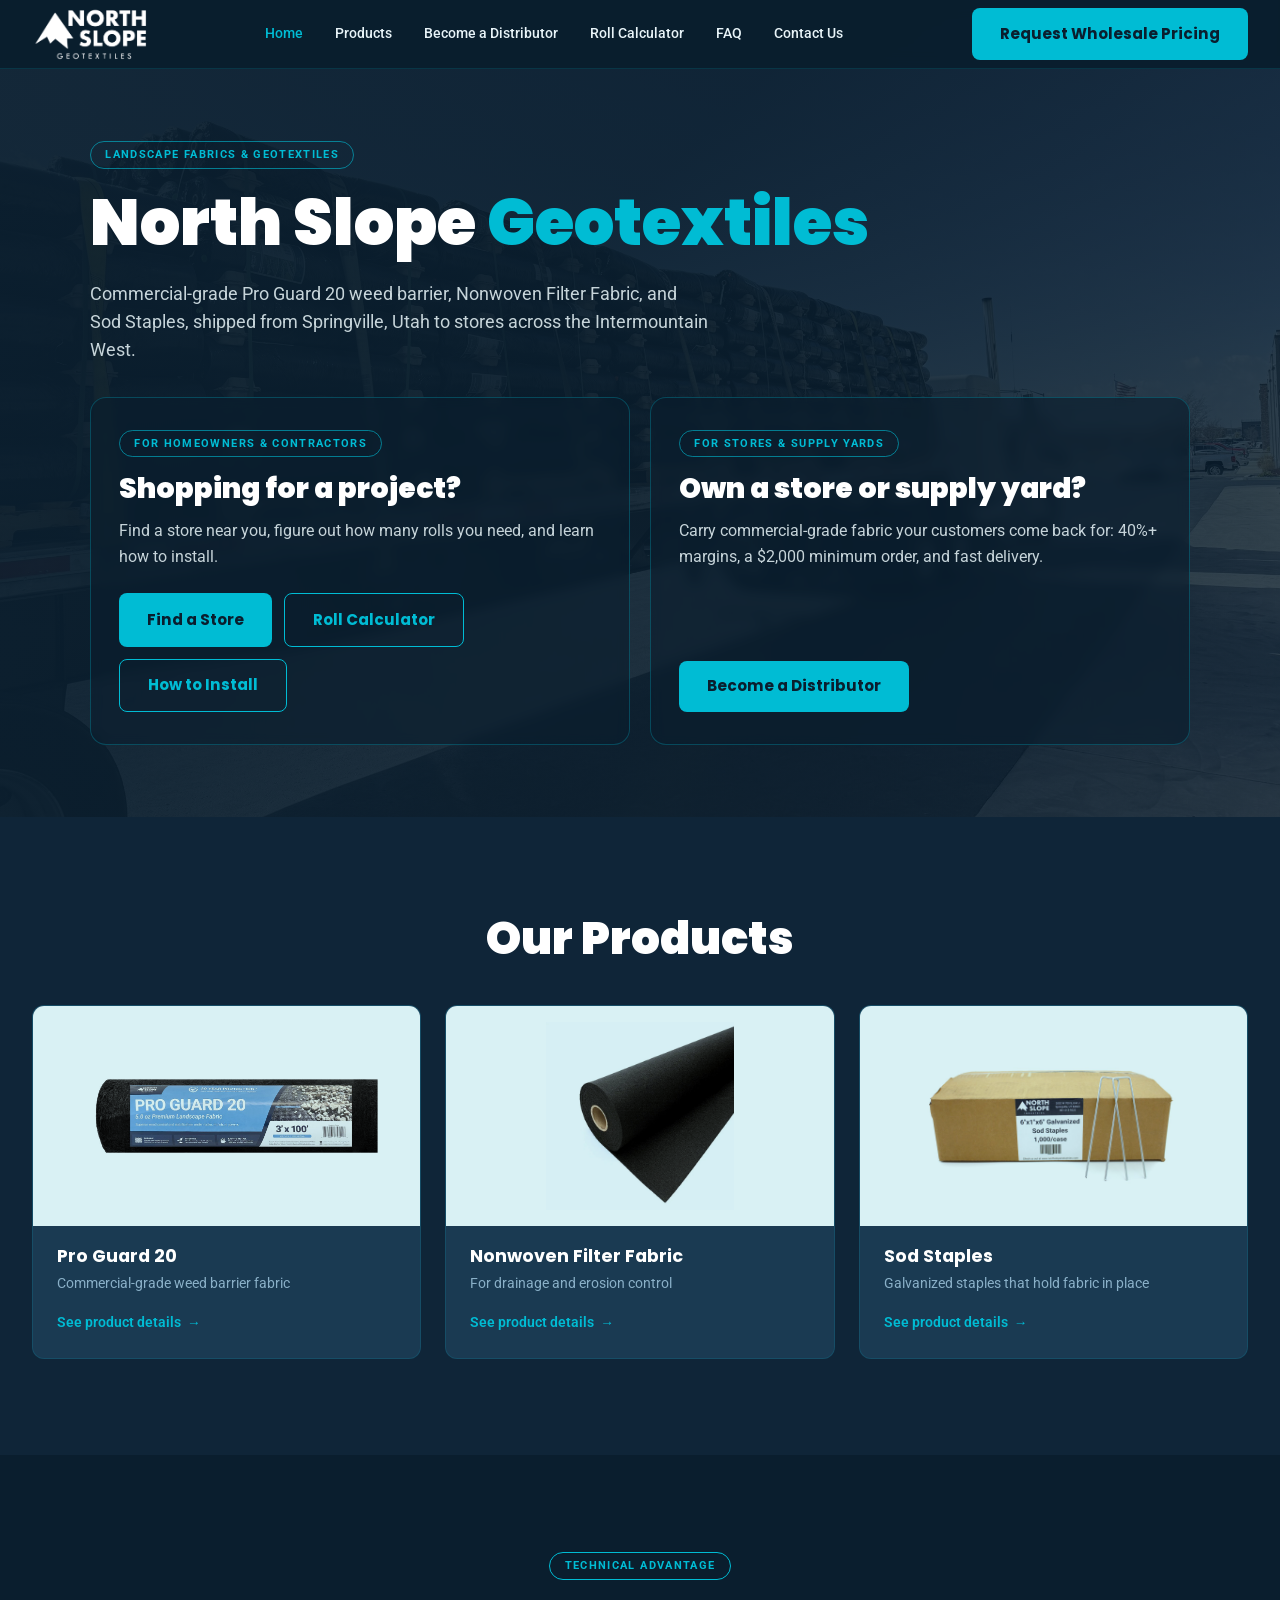
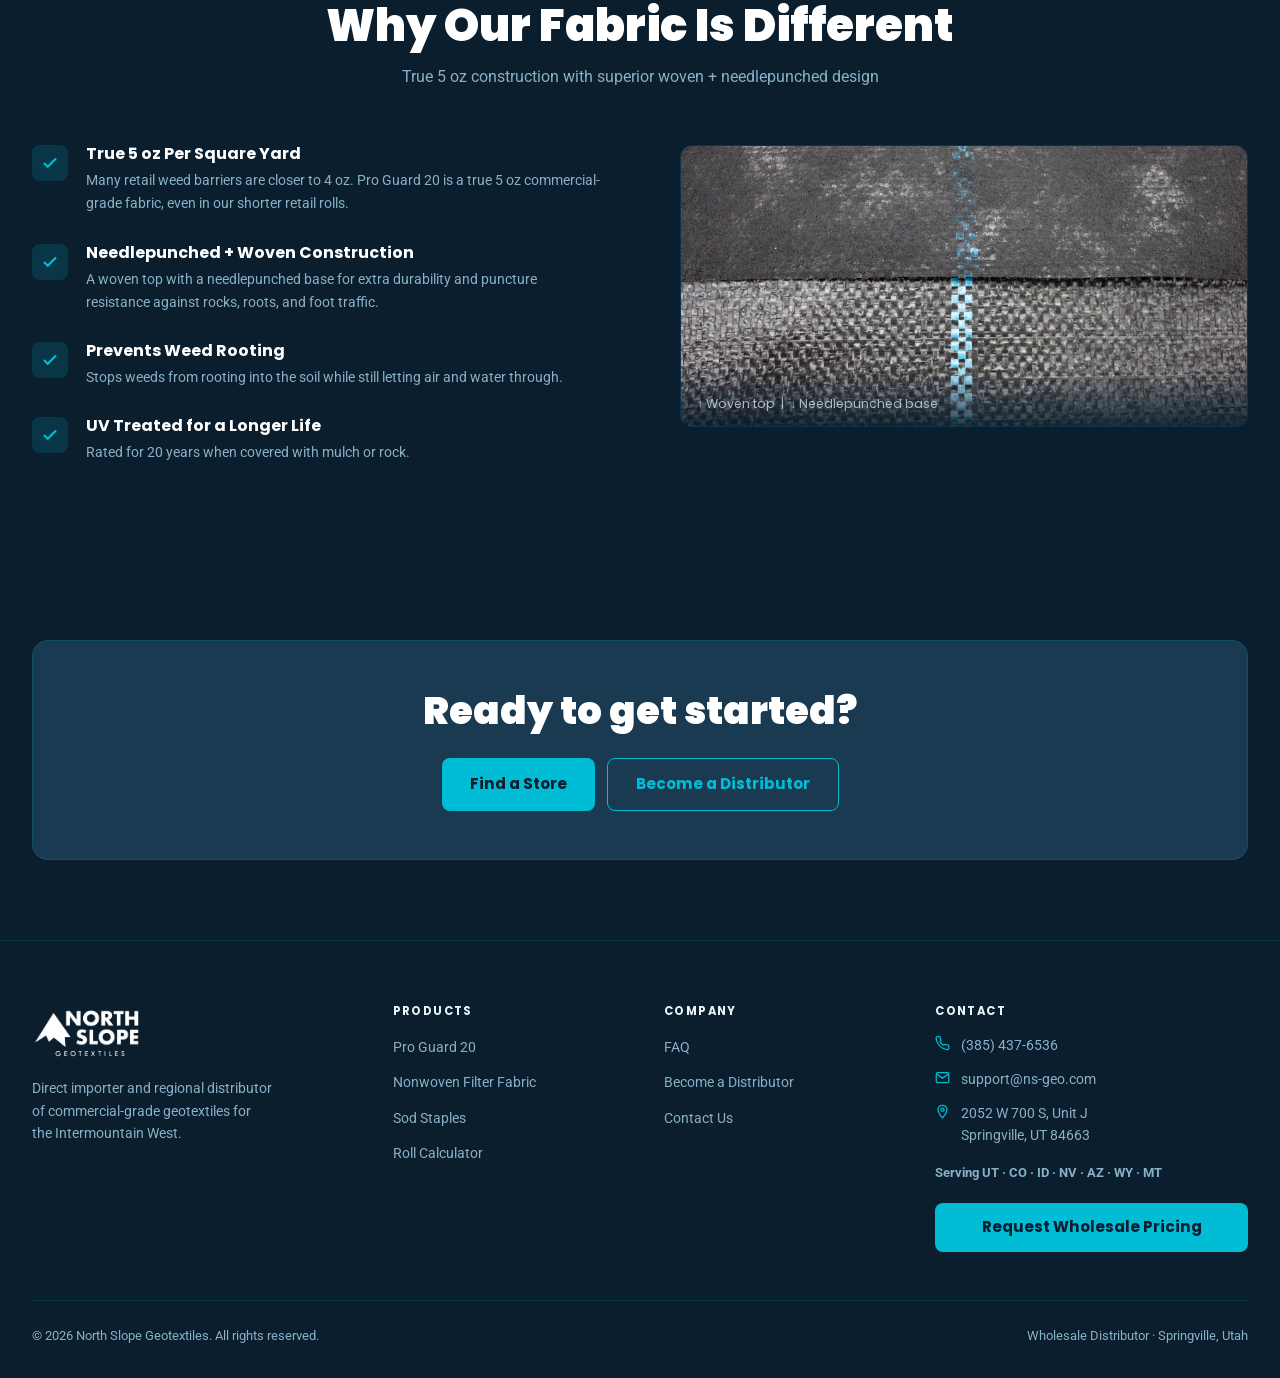
==== commit af229b0a: "Home page: shopper and store-owner cards move into the banner - Banner subheading now ends "to store" ====
--- a/index.html
+++ b/index.html
@@ -63,71 +63,25 @@
       <div class="hero-content">
         <div class="section-label">Landscape Fabrics &amp; Geotextiles</div>
         <h1>North Slope <span class="teal">Geotextiles</span></h1>
-        <p>Commercial-grade Pro Guard 20 weed barrier, Nonwoven Filter Fabric, and Sod Staples, shipped from Springville, Utah to stores across seven states.</p>
-        <div class="hero-btns">
-          <a href="/contact" class="btn-primary">Find a Store</a>
-          <a href="/become-a-distributor" class="btn-outline">Become a Distributor</a>
-        </div>
-        <div class="hero-stats">
-          <div class="hero-stat">
-            <svg class="icon" viewBox="0 0 24 24" fill="none" stroke="currentColor" stroke-width="2" aria-hidden="true"><path d="M13 2L3 14h9l-1 8 10-12h-9l1-8z"/></svg>
-            <span><strong>Fast Shipping</strong> &amp; Delivery</span>
-          </div>
-          <div class="hero-stat">
-            <svg class="icon" viewBox="0 0 24 24" fill="none" stroke="currentColor" stroke-width="2" aria-hidden="true"><path d="M12 2C8.13 2 5 5.13 5 9c0 5.25 7 13 7 13s7-7.75 7-13c0-3.87-3.13-7-7-7z"/><circle cx="12" cy="9" r="2.5"/></svg>
-            <span><strong>Springville, Utah</strong> Central Hub</span>
-          </div>
-          <div class="hero-stat">
-            <svg class="icon" viewBox="0 0 24 24" fill="none" stroke="currentColor" stroke-width="2" aria-hidden="true"><rect x="1" y="3" width="15" height="13"/><polygon points="16 8 20 8 23 11 23 16 16 16 16 8"/><circle cx="5.5" cy="18.5" r="2.5"/><circle cx="18.5" cy="18.5" r="2.5"/></svg>
-            <span>Serving <strong>7 States</strong></span>
-          </div>
-        </div>
-      </div>
-    </div>
-    <div class="scroll-hint">
-      <span>Scroll</span>
-      <svg width="16" height="16" viewBox="0 0 24 24" fill="none" stroke="#00bcd4" stroke-width="2.5"><path d="M6 9l6 6 6-6"/></svg>
-    </div>
-  </section>
-
-  <!-- ── STATS BAND ──────────────────────────────────────────── -->
-  <div class="stats-band">
-    <div class="container">
-      <div class="stats-grid home-stats">
-        <div class="stat-item fade-up">
-          <div class="stat-value" data-target="20" data-suffix="-Year">20-Year</div>
-          <div class="stat-label">Rated Lifespan</div>
-        </div>
-        <div class="stat-item fade-up fade-up-delay-1">
-          <div class="stat-value" data-target="5" data-suffix=" oz">5 oz</div>
-          <div class="stat-label">True Weight per sq yd</div>
-        </div>
-        <div class="stat-item fade-up fade-up-delay-2">
-          <div class="stat-value" data-target="7" data-suffix=" States">7 States</div>
-          <div class="stat-label">Served</div>
-        </div>
-      </div>
-    </div>
-  </div>
-
-  <!-- ── WHO IT'S FOR ────────────────────────────────────────── -->
-  <section class="home-paths">
-    <div class="container">
-      <div class="home-paths-grid">
-        <div class="home-path fade-up">
-          <h2>Shopping for a project?</h2>
-          <p>Find a store near you, figure out how many rolls you need, and learn how to install.</p>
-          <div class="home-path-btns">
-            <a href="/contact" class="btn-primary">Find a Store</a>
-            <a href="/roll-calculator" class="btn-outline">Roll Calculator</a>
-            <a href="/faq#how-to-install" class="btn-outline">How to Install</a>
-          </div>
-        </div>
-        <div class="home-path fade-up fade-up-delay-1">
-          <h2>Own a store or supply yard?</h2>
-          <p>Carry commercial-grade fabric your customers come back for: 40%+ margins, a $2,000 minimum order, and fast delivery.</p>
-          <div class="home-path-btns">
-            <a href="/become-a-distributor" class="btn-primary">Become a Distributor</a>
+        <p>Commercial-grade Pro Guard 20 weed barrier, Nonwoven Filter Fabric, and Sod Staples, shipped from Springville, Utah to stores across the Intermountain West.</p>
+        <div class="hero-paths">
+          <div class="home-path hero-path">
+            <div class="section-label hero-path-tag">For Homeowners &amp; Contractors</div>
+            <h2>Shopping for a project?</h2>
+            <p>Find a store near you, figure out how many rolls you need, and learn how to install.</p>
+            <div class="home-path-btns">
+              <a href="/contact" class="btn-primary">Find a Store</a>
+              <a href="/roll-calculator" class="btn-outline">Roll Calculator</a>
+              <a href="/faq#how-to-install" class="btn-outline">How to Install</a>
+            </div>
+          </div>
+          <div class="home-path hero-path">
+            <div class="section-label hero-path-tag">For Stores &amp; Supply Yards</div>
+            <h2>Own a store or supply yard?</h2>
+            <p>Carry commercial-grade fabric your customers come back for: 40%+ margins, a $2,000 minimum order, and fast delivery.</p>
+            <div class="home-path-btns">
+              <a href="/become-a-distributor" class="btn-primary">Become a Distributor</a>
+            </div>
           </div>
         </div>
       </div>
--- a/styles.css
+++ b/styles.css
@@ -1236,17 +1236,25 @@
     /* Banner (hero), numbers band (stats-band), "Why Our Fabric Is
        Different" (why-different) and the closing band (cta-band) reuse
        the styles above; these rules cover what is new. */
-    .stats-grid.home-stats { grid-template-columns: repeat(3, 1fr); }
-    /* Two cards: shoppers on the left, store owners on the right. */
-    .home-paths { background: var(--navy-mid); padding: 4.5rem 0; }
-    .home-paths-grid { display: grid; grid-template-columns: repeat(2, minmax(0, 1fr)); gap: 1.5rem; }
+    /* The banner is only as tall as its content (not the full screen), so
+       it looks right on large monitors and when zoomed out. */
+    .hero { min-height: 0; padding: calc(68px + 4.5rem) 0 4.5rem; }
+    .hero .hero-content { max-width: 1100px; }
+    /* Two glass cards in the banner, under the subheading: shoppers on the
+       left, store owners on the right (stacked on phones). The photo shows
+       through slightly behind a dark tint and a light blur. */
+    .hero-paths { display: grid; grid-template-columns: repeat(2, minmax(0, 1fr)); gap: 1.25rem; margin-top: 0.5rem; }
     .home-path {
       display: flex; flex-direction: column;
-      background: var(--navy-base); border: 1px solid var(--border);
-      border-radius: 1rem; padding: 2.25rem 2rem;
-    }
-    .home-path h2 { font-size: clamp(1.4rem, 2.4vw, 1.9rem); font-weight: 900; color: #fff; margin-bottom: 0.75rem; }
-    .home-path p { color: var(--muted-fg); line-height: 1.65; margin-bottom: 1.75rem; }
+      border-radius: 1rem; padding: 2rem 1.75rem;
+    }
+    .hero-path {
+      background: rgba(10,30,46,0.62); border: 1px solid rgba(0,188,212,0.28);
+      -webkit-backdrop-filter: blur(6px); backdrop-filter: blur(6px);
+    }
+    .hero-path .hero-path-tag { align-self: flex-start; margin-bottom: 1rem; }
+    .home-path h2 { font-size: clamp(1.35rem, 2.2vw, 1.75rem); font-weight: 900; color: #fff; margin-bottom: 0.75rem; }
+    .hero .home-path p { font-size: 0.98rem; color: rgba(232,244,248,0.85); line-height: 1.65; max-width: none; margin-bottom: 1.5rem; }
     .home-path-btns { display: flex; flex-wrap: wrap; gap: 0.75rem; margin-top: auto; }
     /* Our Products: three simple cards, each linking to its box on the
        Products page. Photos sit on the same soft teal tint as on Become a
@@ -1282,21 +1290,16 @@
     @media (max-width: 1024px) {
       .home-products-grid { grid-template-columns: 1fr; max-width: 520px; margin: 0 auto; }
     }
+    @media (max-width: 900px) {
+      .hero-paths { grid-template-columns: 1fr; }
+    }
     @media (max-width: 768px) {
-      /* Room under the facts row so the "Scroll" arrow does not crowd it. */
-      .hero { padding-bottom: 7rem; }
-      .home-paths { padding: 3rem 0; }
-      .home-paths-grid { grid-template-columns: 1fr; }
-      .home-path { padding: 1.75rem 1.4rem; }
-    }
-    @media (max-width: 560px) {
-      .stats-grid.home-stats { grid-template-columns: 1fr; gap: 1.5rem; }
+      .hero { padding: calc(68px + 2.5rem) 0 3rem; }
+      .home-path { padding: 1.6rem 1.3rem; }
     }
     @media (max-width: 480px) {
       .home-path-btns { flex-direction: column; }
       .home-path-btns .btn-primary, .home-path-btns .btn-outline { justify-content: center; text-align: center; white-space: normal; }
-      .hero-btns { flex-direction: column; }
-      .hero-btns .btn-outline { justify-content: center; text-align: center; }
     }
     /* "How to Install" on the home page jumps to this FAQ question; stop it
        just below the fixed menu bar. */
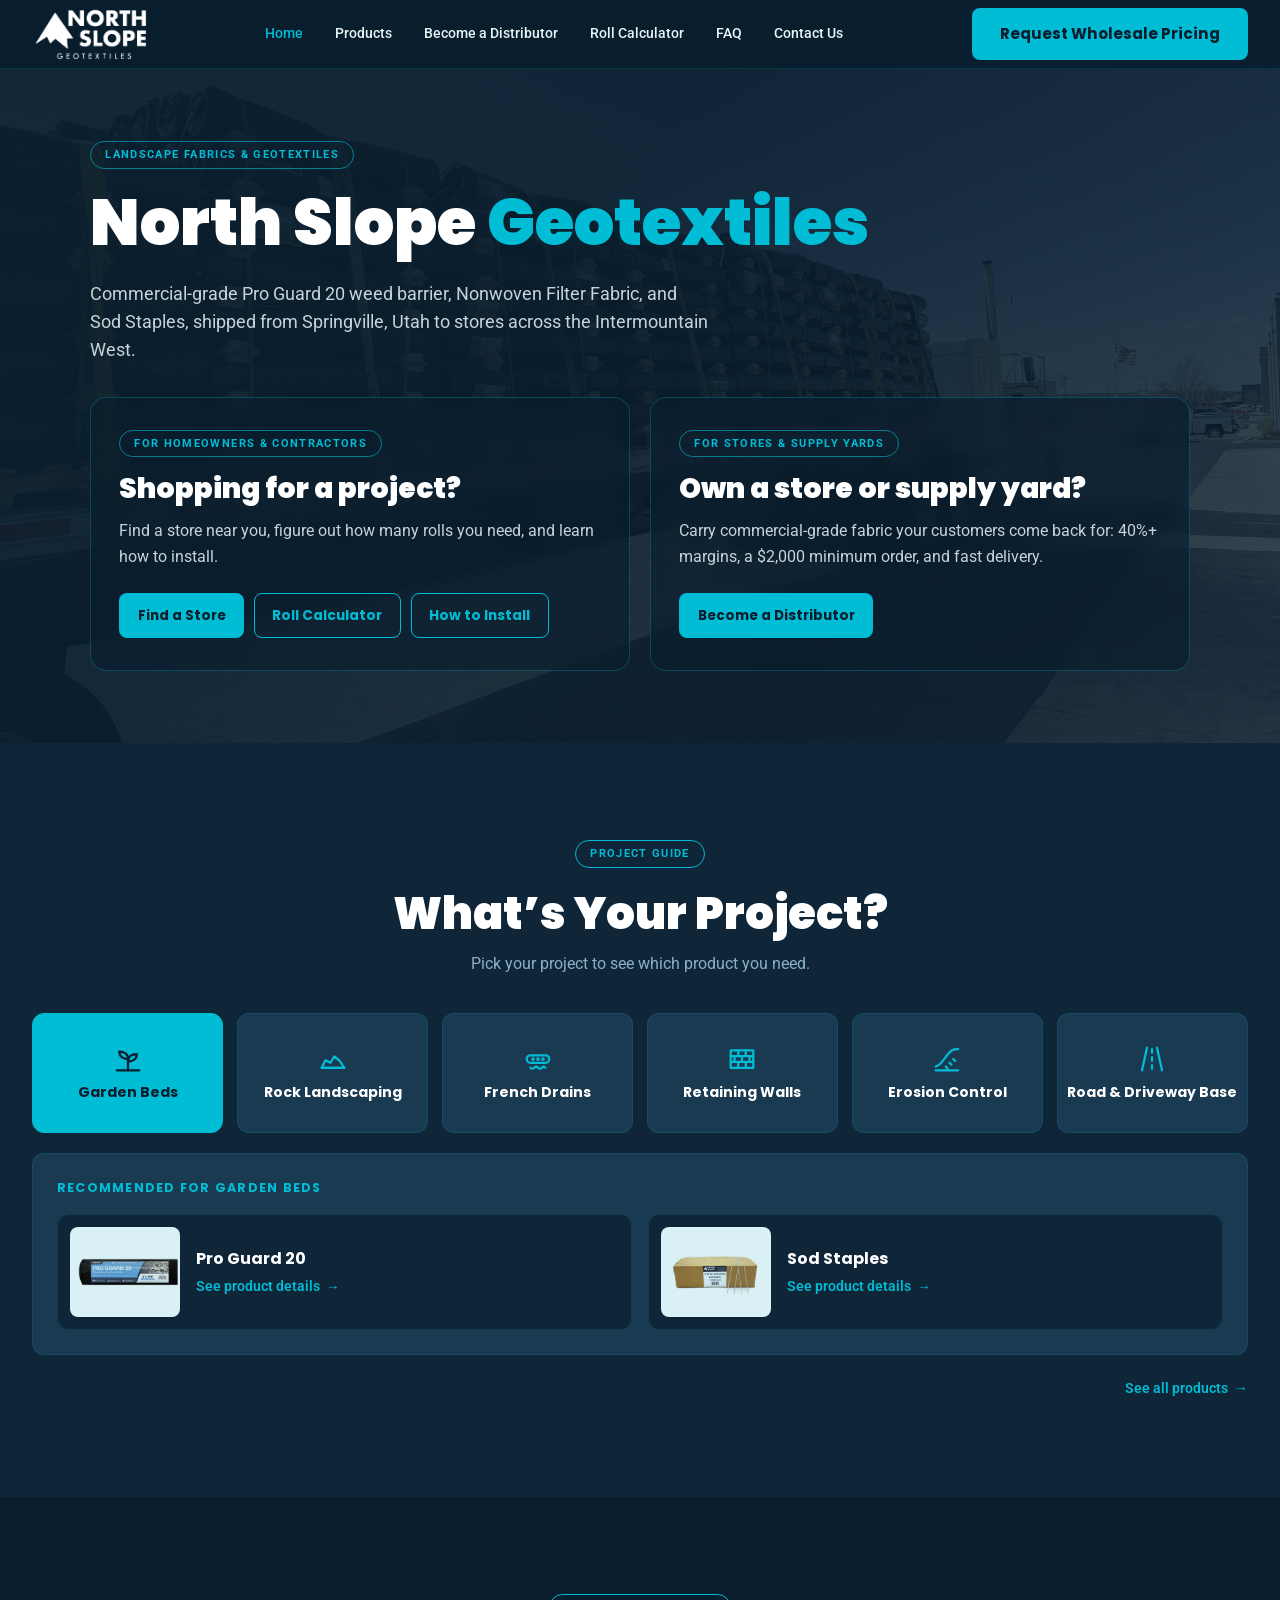
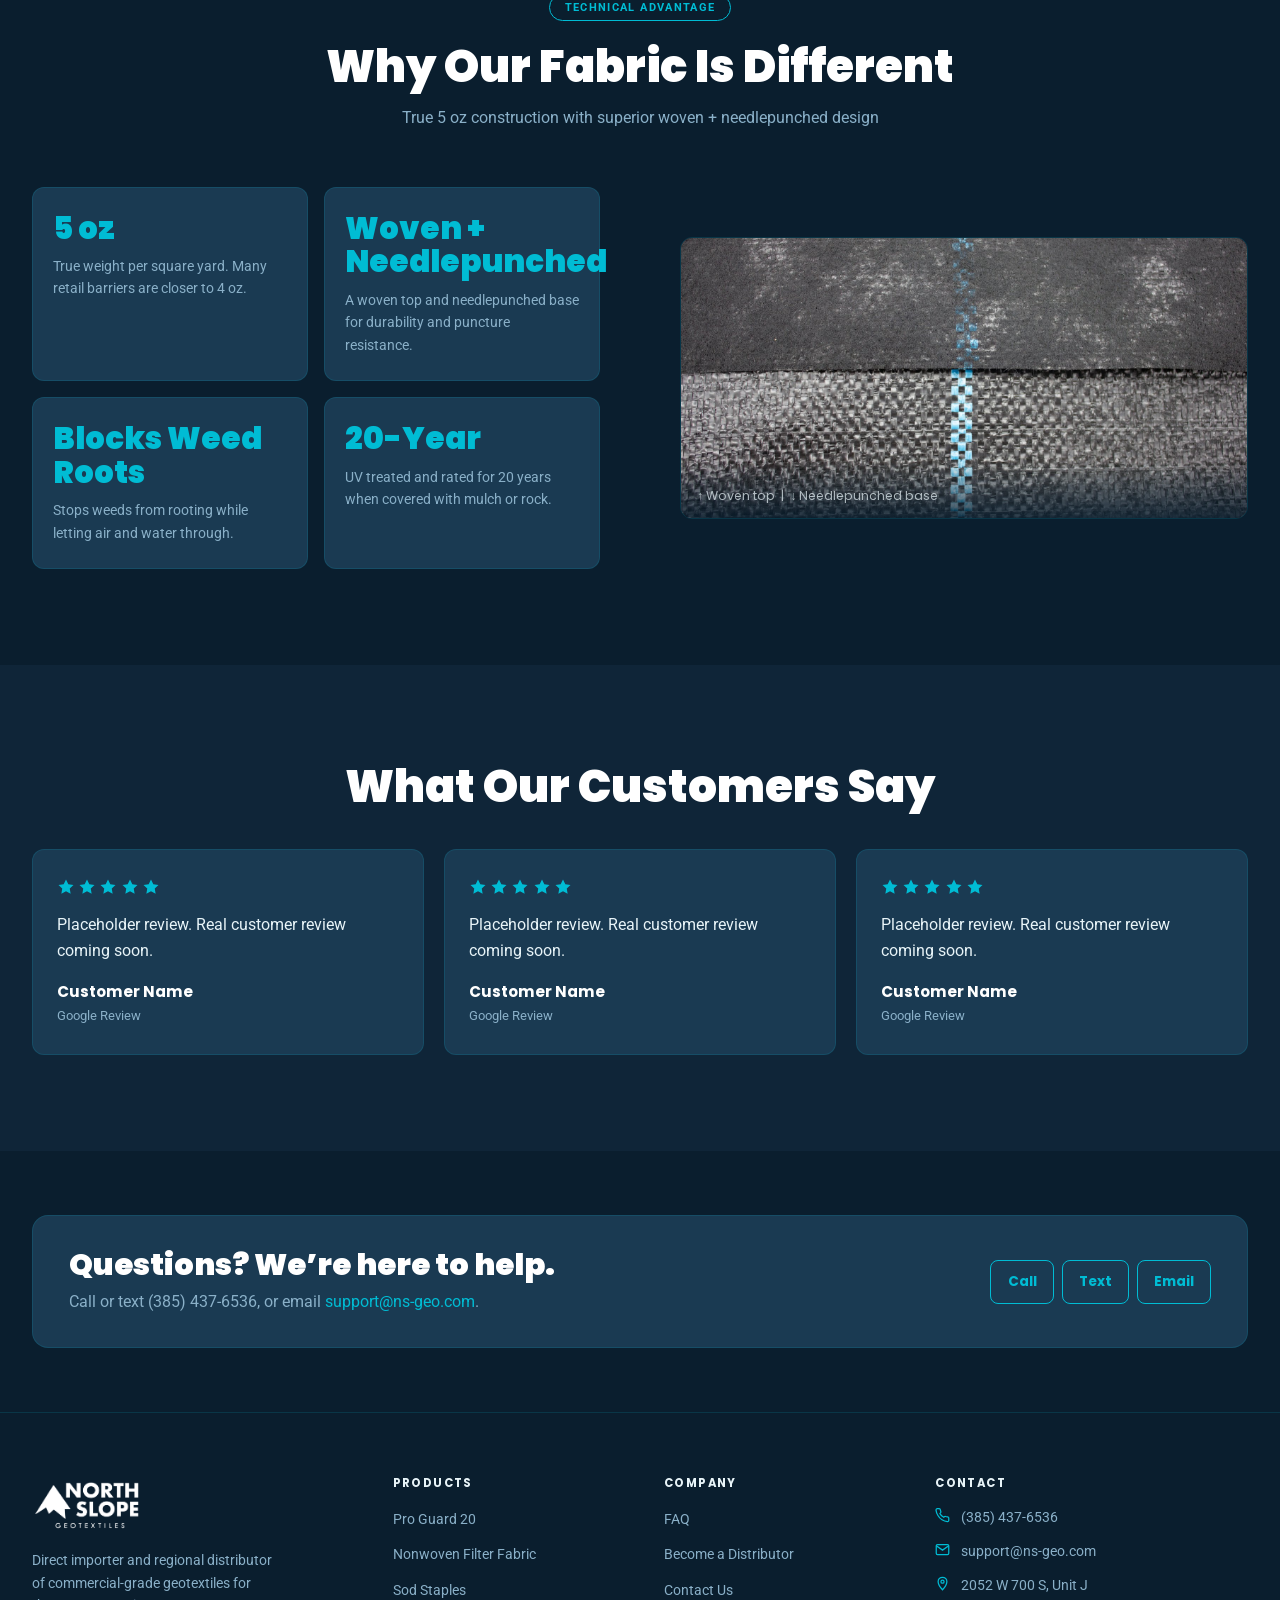
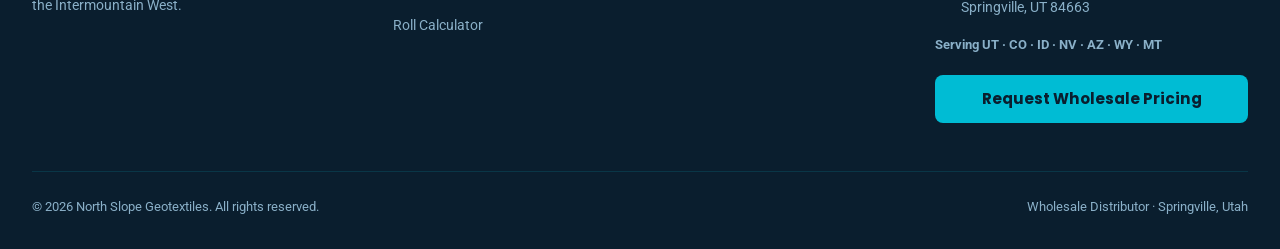
==== commit b2ee5511: "Home page: project guide, visual fabric tiles, reviews, and help strip Everything below the banner i" ====
--- a/index.html
+++ b/index.html
@@ -88,44 +88,149 @@
     </div>
   </section>
 
-  <!-- ── OUR PRODUCTS ────────────────────────────────────────── -->
-  <section class="home-products">
+  <!-- ── PROJECT GUIDE ───────────────────────────────────────── -->
+  <!-- Pick a project to see which products it needs. Each tile is a real
+       radio button (hidden, so the tile itself is what shows), and the
+       matching panel is shown by styles.css ("PROJECT GUIDE"), so it works
+       with no script. To change which products a project recommends, edit
+       that project's panel below. -->
+  <section class="project-guide">
     <div class="container">
       <div class="section-header centered fade-up">
-        <h2>Our Products</h2>
-      </div>
-      <div class="home-products-grid">
-        <div class="home-product-wrap fade-up fade-up-delay-1">
-          <a href="/products#pro-guard-20" class="home-product">
-            <span class="home-product-img"><img class="home-product-zoom" src="images/pro-guard-20-packaged-roll.jpg" alt="Pro Guard 20 Packaged Roll" /></span>
-            <span class="home-product-body">
-              <h3>Pro Guard 20</h3>
-              <span class="home-product-line">Commercial-grade weed barrier fabric</span>
-              <span class="home-product-more">See product details &nbsp;→</span>
-            </span>
-          </a>
-        </div>
-        <div class="home-product-wrap fade-up fade-up-delay-2">
-          <a href="/products#nonwoven-filter-fabric" class="home-product">
-            <span class="home-product-img"><img src="images/filter-fabric.jpg" alt="Nonwoven Filter Fabric roll" /></span>
-            <span class="home-product-body">
-              <h3>Nonwoven Filter Fabric</h3>
-              <span class="home-product-line">For drainage and erosion control</span>
-              <span class="home-product-more">See product details &nbsp;→</span>
-            </span>
-          </a>
-        </div>
-        <div class="home-product-wrap fade-up fade-up-delay-3">
-          <a href="/products#sod-staples" class="home-product">
-            <span class="home-product-img"><img src="images/sod-staples.jpg" alt="Case of galvanized sod staples" /></span>
-            <span class="home-product-body">
-              <h3>Sod Staples</h3>
-              <span class="home-product-line">Galvanized staples that hold fabric in place</span>
-              <span class="home-product-more">See product details &nbsp;→</span>
-            </span>
-          </a>
-        </div>
-      </div>
+        <div class="section-label">Project Guide</div>
+        <h2>What&#8217;s Your Project?</h2>
+        <p>Pick your project to see which product you need.</p>
+      </div>
+      <div class="project-picker fade-up" role="radiogroup" aria-label="Choose your project">
+        <input type="radio" name="project" id="project-garden" class="project-input" checked />
+        <input type="radio" name="project" id="project-rock" class="project-input" />
+        <input type="radio" name="project" id="project-drain" class="project-input" />
+        <input type="radio" name="project" id="project-wall" class="project-input" />
+        <input type="radio" name="project" id="project-erosion" class="project-input" />
+        <input type="radio" name="project" id="project-road" class="project-input" />
+        <div class="project-tiles">
+          <label for="project-garden" class="project-tile">
+            <span class="project-tile-icon"><svg width="30" height="30" viewBox="0 0 24 24" fill="none" stroke="currentColor" stroke-width="1.8" stroke-linecap="round" stroke-linejoin="round" aria-hidden="true"><path d="M12 21v-9"/><path d="M12 12c0-4-3-6-7-6 0 4 3 6 7 6z"/><path d="M12 14c0-4 3-6 7-6 0 4-3 6-7 6z"/><path d="M3 21h18"/></svg></span>
+            <span class="project-tile-name">Garden Beds</span>
+          </label>
+          <label for="project-rock" class="project-tile">
+            <span class="project-tile-icon"><svg width="30" height="30" viewBox="0 0 24 24" fill="none" stroke="currentColor" stroke-width="1.8" stroke-linecap="round" stroke-linejoin="round" aria-hidden="true"><path d="M3 19l3-6 4 2 3-5 4 3 4 6z"/><path d="M3 19h18"/></svg></span>
+            <span class="project-tile-name">Rock Landscaping</span>
+          </label>
+          <label for="project-drain" class="project-tile">
+            <span class="project-tile-icon"><svg width="30" height="30" viewBox="0 0 24 24" fill="none" stroke="currentColor" stroke-width="1.8" stroke-linecap="round" stroke-linejoin="round" aria-hidden="true"><rect x="3" y="9" width="18" height="6" rx="3"/><circle cx="8" cy="12" r="0.6" fill="currentColor"/><circle cx="12" cy="12" r="0.6" fill="currentColor"/><circle cx="16" cy="12" r="0.6" fill="currentColor"/><path d="M6 19c1 1 2 1 3 0s2-1 3 0 2 1 3 0 2-1 3 0"/></svg></span>
+            <span class="project-tile-name">French Drains</span>
+          </label>
+          <label for="project-wall" class="project-tile">
+            <span class="project-tile-icon"><svg width="30" height="30" viewBox="0 0 24 24" fill="none" stroke="currentColor" stroke-width="1.8" stroke-linecap="round" stroke-linejoin="round" aria-hidden="true"><rect x="3" y="5" width="18" height="14"/><path d="M3 9.7h18M3 14.3h18M9 5v4.7M15 5v4.7M6 9.7v4.6M12 9.7v4.6M18 9.7v4.6M9 14.3V19M15 14.3V19"/></svg></span>
+            <span class="project-tile-name">Retaining Walls</span>
+          </label>
+          <label for="project-erosion" class="project-tile">
+            <span class="project-tile-icon"><svg width="30" height="30" viewBox="0 0 24 24" fill="none" stroke="currentColor" stroke-width="1.8" stroke-linecap="round" stroke-linejoin="round" aria-hidden="true"><path d="M3 18c4-1 6-5 9-9s5-5 9-5"/><path d="M3 21h18"/><path d="M14 15l1.5 1.5M17 12l1.5 1.5M11 18l1.5 1.5"/></svg></span>
+            <span class="project-tile-name">Erosion Control</span>
+          </label>
+          <label for="project-road" class="project-tile">
+            <span class="project-tile-icon"><svg width="30" height="30" viewBox="0 0 24 24" fill="none" stroke="currentColor" stroke-width="1.8" stroke-linecap="round" stroke-linejoin="round" aria-hidden="true"><path d="M8 3L4 21"/><path d="M16 3l4 18"/><path d="M12 4v3M12 10.5v3M12 17v3"/></svg></span>
+            <span class="project-tile-name">Road &amp; Driveway Base</span>
+          </label>
+        </div>
+        <div class="project-panels" aria-live="polite">
+          <div class="project-panel project-panel-garden">
+            <p class="project-panel-title">Recommended for Garden Beds</p>
+            <div class="project-products">
+              <a href="/products#pro-guard-20" class="project-product">
+                <span class="project-product-img"><img class="home-product-zoom" src="images/pro-guard-20-packaged-roll.jpg" alt="Pro Guard 20 Packaged Roll" /></span>
+                <span class="project-product-body">
+                  <span class="project-product-name">Pro Guard 20</span>
+                  <span class="project-product-more">See product details &nbsp;→</span>
+                </span>
+              </a>
+              <a href="/products#sod-staples" class="project-product">
+                <span class="project-product-img"><img src="images/sod-staples.jpg" alt="Case of galvanized sod staples" /></span>
+                <span class="project-product-body">
+                  <span class="project-product-name">Sod Staples</span>
+                  <span class="project-product-more">See product details &nbsp;→</span>
+                </span>
+              </a>
+            </div>
+          </div>
+          <div class="project-panel project-panel-rock">
+            <p class="project-panel-title">Recommended for Rock Landscaping</p>
+            <div class="project-products">
+              <a href="/products#pro-guard-20" class="project-product">
+                <span class="project-product-img"><img class="home-product-zoom" src="images/pro-guard-20-packaged-roll.jpg" alt="Pro Guard 20 Packaged Roll" /></span>
+                <span class="project-product-body">
+                  <span class="project-product-name">Pro Guard 20</span>
+                  <span class="project-product-more">See product details &nbsp;→</span>
+                </span>
+              </a>
+              <a href="/products#sod-staples" class="project-product">
+                <span class="project-product-img"><img src="images/sod-staples.jpg" alt="Case of galvanized sod staples" /></span>
+                <span class="project-product-body">
+                  <span class="project-product-name">Sod Staples</span>
+                  <span class="project-product-more">See product details &nbsp;→</span>
+                </span>
+              </a>
+            </div>
+          </div>
+          <div class="project-panel project-panel-drain">
+            <p class="project-panel-title">Recommended for French Drains</p>
+            <div class="project-products">
+              <a href="/products#nonwoven-filter-fabric" class="project-product">
+                <span class="project-product-img"><img src="images/filter-fabric.jpg" alt="Nonwoven Filter Fabric roll" /></span>
+                <span class="project-product-body">
+                  <span class="project-product-name">Nonwoven Filter Fabric</span>
+                  <span class="project-product-more">See product details &nbsp;→</span>
+                </span>
+              </a>
+            </div>
+          </div>
+          <div class="project-panel project-panel-wall">
+            <p class="project-panel-title">Recommended for Retaining Walls</p>
+            <div class="project-products">
+              <a href="/products#nonwoven-filter-fabric" class="project-product">
+                <span class="project-product-img"><img src="images/filter-fabric.jpg" alt="Nonwoven Filter Fabric roll" /></span>
+                <span class="project-product-body">
+                  <span class="project-product-name">Nonwoven Filter Fabric</span>
+                  <span class="project-product-more">See product details &nbsp;→</span>
+                </span>
+              </a>
+            </div>
+          </div>
+          <div class="project-panel project-panel-erosion">
+            <p class="project-panel-title">Recommended for Erosion Control</p>
+            <div class="project-products">
+              <a href="/products#nonwoven-filter-fabric" class="project-product">
+                <span class="project-product-img"><img src="images/filter-fabric.jpg" alt="Nonwoven Filter Fabric roll" /></span>
+                <span class="project-product-body">
+                  <span class="project-product-name">Nonwoven Filter Fabric</span>
+                  <span class="project-product-more">See product details &nbsp;→</span>
+                </span>
+              </a>
+              <a href="/products#sod-staples" class="project-product">
+                <span class="project-product-img"><img src="images/sod-staples.jpg" alt="Case of galvanized sod staples" /></span>
+                <span class="project-product-body">
+                  <span class="project-product-name">Sod Staples</span>
+                  <span class="project-product-more">See product details &nbsp;→</span>
+                </span>
+              </a>
+            </div>
+          </div>
+          <div class="project-panel project-panel-road">
+            <p class="project-panel-title">Recommended for Road &amp; Driveway Base</p>
+            <div class="project-products">
+              <a href="/products#nonwoven-filter-fabric" class="project-product">
+                <span class="project-product-img"><img src="images/filter-fabric.jpg" alt="Nonwoven Filter Fabric roll" /></span>
+                <span class="project-product-body">
+                  <span class="project-product-name">Nonwoven Filter Fabric</span>
+                  <span class="project-product-more">See product details &nbsp;→</span>
+                </span>
+              </a>
+            </div>
+          </div>
+        </div>
+      </div>
+      <p class="project-all"><a href="/products">See all products &nbsp;→</a></p>
     </div>
   </section>
 
@@ -137,43 +242,23 @@
         <h2>Why Our Fabric Is Different</h2>
         <p>True 5 oz construction with superior woven + needlepunched design</p>
       </div>
-      <div class="why-grid">
-        <div class="why-points">
-          <div class="why-point fade-up">
-            <div class="why-check">
-              <svg width="18" height="18" viewBox="0 0 24 24" fill="none" stroke="currentColor" stroke-width="3"><polyline points="20 6 9 17 4 12"/></svg>
-            </div>
-            <div>
-              <h4>True 5 oz Per Square Yard</h4>
-              <p>Many retail weed barriers are closer to 4 oz. Pro Guard 20 is a true 5 oz commercial-grade fabric, even in our shorter retail rolls.</p>
-            </div>
-          </div>
-          <div class="why-point fade-up fade-up-delay-1">
-            <div class="why-check">
-              <svg width="18" height="18" viewBox="0 0 24 24" fill="none" stroke="currentColor" stroke-width="3"><polyline points="20 6 9 17 4 12"/></svg>
-            </div>
-            <div>
-              <h4>Needlepunched + Woven Construction</h4>
-              <p>A woven top with a needlepunched base for extra durability and puncture resistance against rocks, roots, and foot traffic.</p>
-            </div>
-          </div>
-          <div class="why-point fade-up fade-up-delay-2">
-            <div class="why-check">
-              <svg width="18" height="18" viewBox="0 0 24 24" fill="none" stroke="currentColor" stroke-width="3"><polyline points="20 6 9 17 4 12"/></svg>
-            </div>
-            <div>
-              <h4>Prevents Weed Rooting</h4>
-              <p>Stops weeds from rooting into the soil while still letting air and water through.</p>
-            </div>
-          </div>
-          <div class="why-point fade-up fade-up-delay-3">
-            <div class="why-check">
-              <svg width="18" height="18" viewBox="0 0 24 24" fill="none" stroke="currentColor" stroke-width="3"><polyline points="20 6 9 17 4 12"/></svg>
-            </div>
-            <div>
-              <h4>UV Treated for a Longer Life</h4>
-              <p>Rated for 20 years when covered with mulch or rock.</p>
-            </div>
+      <div class="why-grid why-grid-tiles">
+        <div class="why-tiles">
+          <div class="why-tile fade-up">
+            <div class="why-tile-big">5 oz</div>
+            <p>True weight per square yard. Many retail barriers are closer to 4 oz.</p>
+          </div>
+          <div class="why-tile fade-up fade-up-delay-1">
+            <div class="why-tile-big">Woven + Needlepunched</div>
+            <p>A woven top and needlepunched base for durability and puncture resistance.</p>
+          </div>
+          <div class="why-tile fade-up fade-up-delay-2">
+            <div class="why-tile-big">Blocks Weed Roots</div>
+            <p>Stops weeds from rooting while letting air and water through.</p>
+          </div>
+          <div class="why-tile fade-up fade-up-delay-3">
+            <div class="why-tile-big">20-Year</div>
+            <p>UV treated and rated for 20 years when covered with mulch or rock.</p>
           </div>
         </div>
         <div class="why-right fade-up fade-up-delay-1">
@@ -188,14 +273,56 @@
     </div>
   </section>
 
-  <!-- ── CLOSING BAND ────────────────────────────────────────── -->
-  <div class="cta-band home-closing">
-    <div class="container">
-      <div class="cta-card fade-up">
-        <h2>Ready to get started?</h2>
-        <div class="home-path-btns">
-          <a href="/contact" class="btn-primary">Find a Store</a>
-          <a href="/become-a-distributor" class="btn-outline">Become a Distributor</a>
+  <!-- ── REVIEWS ──────────────────────────────────────────────── -->
+  <!-- Customer reviews. The three below are PLACEHOLDERS. To add a real
+       review, replace the quote text inside <blockquote> and the name
+       inside "review-name"; keep everything else as it is. -->
+  <section class="reviews">
+    <div class="container">
+      <div class="section-header centered fade-up">
+        <h2>What Our Customers Say</h2>
+      </div>
+      <div class="review-grid">
+        <figure class="review-card fade-up fade-up-delay-1">
+          <div class="review-stars" role="img" aria-label="5 out of 5 stars"><svg width="18" height="18" viewBox="0 0 24 24" fill="currentColor" aria-hidden="true"><path d="M12 2l3.09 6.26L22 9.27l-5 4.87 1.18 6.88L12 17.77l-6.18 3.25L7 14.14 2 9.27l6.91-1.01z"/></svg><svg width="18" height="18" viewBox="0 0 24 24" fill="currentColor" aria-hidden="true"><path d="M12 2l3.09 6.26L22 9.27l-5 4.87 1.18 6.88L12 17.77l-6.18 3.25L7 14.14 2 9.27l6.91-1.01z"/></svg><svg width="18" height="18" viewBox="0 0 24 24" fill="currentColor" aria-hidden="true"><path d="M12 2l3.09 6.26L22 9.27l-5 4.87 1.18 6.88L12 17.77l-6.18 3.25L7 14.14 2 9.27l6.91-1.01z"/></svg><svg width="18" height="18" viewBox="0 0 24 24" fill="currentColor" aria-hidden="true"><path d="M12 2l3.09 6.26L22 9.27l-5 4.87 1.18 6.88L12 17.77l-6.18 3.25L7 14.14 2 9.27l6.91-1.01z"/></svg><svg width="18" height="18" viewBox="0 0 24 24" fill="currentColor" aria-hidden="true"><path d="M12 2l3.09 6.26L22 9.27l-5 4.87 1.18 6.88L12 17.77l-6.18 3.25L7 14.14 2 9.27l6.91-1.01z"/></svg></div>
+          <blockquote class="review-quote">Placeholder review. Real customer review coming soon.</blockquote>
+          <figcaption class="review-who">
+            <span class="review-name">Customer Name</span>
+            <span class="review-source">Google Review</span>
+          </figcaption>
+        </figure>
+        <figure class="review-card fade-up fade-up-delay-2">
+          <div class="review-stars" role="img" aria-label="5 out of 5 stars"><svg width="18" height="18" viewBox="0 0 24 24" fill="currentColor" aria-hidden="true"><path d="M12 2l3.09 6.26L22 9.27l-5 4.87 1.18 6.88L12 17.77l-6.18 3.25L7 14.14 2 9.27l6.91-1.01z"/></svg><svg width="18" height="18" viewBox="0 0 24 24" fill="currentColor" aria-hidden="true"><path d="M12 2l3.09 6.26L22 9.27l-5 4.87 1.18 6.88L12 17.77l-6.18 3.25L7 14.14 2 9.27l6.91-1.01z"/></svg><svg width="18" height="18" viewBox="0 0 24 24" fill="currentColor" aria-hidden="true"><path d="M12 2l3.09 6.26L22 9.27l-5 4.87 1.18 6.88L12 17.77l-6.18 3.25L7 14.14 2 9.27l6.91-1.01z"/></svg><svg width="18" height="18" viewBox="0 0 24 24" fill="currentColor" aria-hidden="true"><path d="M12 2l3.09 6.26L22 9.27l-5 4.87 1.18 6.88L12 17.77l-6.18 3.25L7 14.14 2 9.27l6.91-1.01z"/></svg><svg width="18" height="18" viewBox="0 0 24 24" fill="currentColor" aria-hidden="true"><path d="M12 2l3.09 6.26L22 9.27l-5 4.87 1.18 6.88L12 17.77l-6.18 3.25L7 14.14 2 9.27l6.91-1.01z"/></svg></div>
+          <blockquote class="review-quote">Placeholder review. Real customer review coming soon.</blockquote>
+          <figcaption class="review-who">
+            <span class="review-name">Customer Name</span>
+            <span class="review-source">Google Review</span>
+          </figcaption>
+        </figure>
+        <figure class="review-card fade-up fade-up-delay-3">
+          <div class="review-stars" role="img" aria-label="5 out of 5 stars"><svg width="18" height="18" viewBox="0 0 24 24" fill="currentColor" aria-hidden="true"><path d="M12 2l3.09 6.26L22 9.27l-5 4.87 1.18 6.88L12 17.77l-6.18 3.25L7 14.14 2 9.27l6.91-1.01z"/></svg><svg width="18" height="18" viewBox="0 0 24 24" fill="currentColor" aria-hidden="true"><path d="M12 2l3.09 6.26L22 9.27l-5 4.87 1.18 6.88L12 17.77l-6.18 3.25L7 14.14 2 9.27l6.91-1.01z"/></svg><svg width="18" height="18" viewBox="0 0 24 24" fill="currentColor" aria-hidden="true"><path d="M12 2l3.09 6.26L22 9.27l-5 4.87 1.18 6.88L12 17.77l-6.18 3.25L7 14.14 2 9.27l6.91-1.01z"/></svg><svg width="18" height="18" viewBox="0 0 24 24" fill="currentColor" aria-hidden="true"><path d="M12 2l3.09 6.26L22 9.27l-5 4.87 1.18 6.88L12 17.77l-6.18 3.25L7 14.14 2 9.27l6.91-1.01z"/></svg><svg width="18" height="18" viewBox="0 0 24 24" fill="currentColor" aria-hidden="true"><path d="M12 2l3.09 6.26L22 9.27l-5 4.87 1.18 6.88L12 17.77l-6.18 3.25L7 14.14 2 9.27l6.91-1.01z"/></svg></div>
+          <blockquote class="review-quote">Placeholder review. Real customer review coming soon.</blockquote>
+          <figcaption class="review-who">
+            <span class="review-name">Customer Name</span>
+            <span class="review-source">Google Review</span>
+          </figcaption>
+        </figure>
+      </div>
+    </div>
+  </section>
+
+  <!-- ── HELP STRIP ───────────────────────────────────────────── -->
+  <div class="help-strip">
+    <div class="container">
+      <div class="help-card fade-up">
+        <div class="help-text">
+          <h2>Questions? We&#8217;re here to help.</h2>
+          <p>Call or text (385) 437-6536, or email <a href="mailto:support@ns-geo.com" class="help-email">support@ns-geo.com</a>.</p>
+        </div>
+        <div class="faq-contact-actions help-actions">
+          <a href="tel:+13854376536" class="faq-contact-btn" aria-label="Call (385) 437-6536">Call</a>
+          <a href="sms:+13854376536" class="faq-contact-btn" aria-label="Text (385) 437-6536">Text</a>
+          <a href="mailto:support@ns-geo.com" class="faq-contact-btn" aria-label="Email support@ns-geo.com">Email</a>
         </div>
       </div>
     </div>
--- a/styles.css
+++ b/styles.css
@@ -1233,9 +1233,8 @@
     }
 
     /* ─── HOME PAGE ─────────────────────────────────────────── */
-    /* Banner (hero), numbers band (stats-band), "Why Our Fabric Is
-       Different" (why-different) and the closing band (cta-band) reuse
-       the styles above; these rules cover what is new. */
+    /* The banner (hero) and "Why Our Fabric Is Different" (why-different)
+       reuse the styles above; these rules cover what is new. */
     /* The banner is only as tall as its content (not the full screen), so
        it looks right on large monitors and when zoomed out. */
     .hero { min-height: 0; padding: calc(68px + 4.5rem) 0 4.5rem; }
@@ -1256,39 +1255,120 @@
     .home-path h2 { font-size: clamp(1.35rem, 2.2vw, 1.75rem); font-weight: 900; color: #fff; margin-bottom: 0.75rem; }
     .hero .home-path p { font-size: 0.98rem; color: rgba(232,244,248,0.85); line-height: 1.65; max-width: none; margin-bottom: 1.5rem; }
     .home-path-btns { display: flex; flex-wrap: wrap; gap: 0.75rem; margin-top: auto; }
-    /* Our Products: three simple cards, each linking to its box on the
-       Products page. Photos sit on the same soft teal tint as on Become a
-       Distributor (their white backgrounds are blended in). */
-    .home-products { background: var(--navy-base); }
-    .home-products .section-header { margin-bottom: 2.5rem; }
-    .home-products-grid { display: grid; grid-template-columns: repeat(3, minmax(0, 1fr)); gap: 1.5rem; }
-    .home-product-wrap > .home-product { height: 100%; }
-    .home-product {
-      display: flex; flex-direction: column;
-      background: var(--card); border: 1px solid var(--border); border-radius: 0.75rem; overflow: hidden;
+    /* Buttons in the two banner cards: a little smaller, so the first
+       card's three fit on one line on laptops, and right under each card's
+       text (the second card's button is not pushed to the bottom). */
+    .hero-path .home-path-btns { margin-top: 0; gap: 0.6rem; }
+    .hero-path .home-path-btns .btn-primary,
+    .hero-path .home-path-btns .btn-outline { padding: 0.65rem 1.1rem; font-size: 0.85rem; }
+    /* Same thin border as the outlined buttons (invisible on the solid ones),
+       so every button in both cards is exactly the same height. */
+    .hero-path .home-path-btns .btn-primary { border: 1.5px solid transparent; }
+    /* PROJECT GUIDE: six project tiles; the chosen one turns teal and its
+       panel of recommended products shows underneath. Each tile is the
+       label of a hidden radio button, and the rules below show the chosen
+       tile and panel, so it needs no script and works with a keyboard
+       (Tab to the tiles, arrow keys to change). */
+    .project-guide { background: var(--navy-base); }
+    .project-guide .section-header { margin-bottom: 2.25rem; }
+    .project-input { position: absolute; opacity: 0; width: 1px; height: 1px; pointer-events: none; }
+    .project-tiles { display: grid; grid-template-columns: repeat(6, minmax(0, 1fr)); gap: 0.85rem; }
+    .project-tile {
+      display: flex; flex-direction: column; align-items: center; justify-content: center; gap: 0.6rem;
+      min-height: 120px; padding: 1rem 0.6rem; text-align: center; cursor: pointer;
+      background: var(--card); border: 1px solid var(--border); border-radius: 0.75rem;
+      transition: background 0.2s, border-color 0.2s, color 0.2s, transform 0.2s;
+    }
+    .project-tile:hover { border-color: rgba(0,188,212,0.6); transform: translateY(-2px); }
+    .project-tile-icon { color: var(--primary); display: flex; }
+    .project-tile-name { font-family: 'Poppins', sans-serif; font-size: 0.88rem; font-weight: 700; color: #fff; line-height: 1.25; }
+    #project-garden:checked ~ .project-tiles label[for="project-garden"],
+    #project-rock:checked ~ .project-tiles label[for="project-rock"],
+    #project-drain:checked ~ .project-tiles label[for="project-drain"],
+    #project-wall:checked ~ .project-tiles label[for="project-wall"],
+    #project-erosion:checked ~ .project-tiles label[for="project-erosion"],
+    #project-road:checked ~ .project-tiles label[for="project-road"] {
+      background: var(--primary); border-color: var(--primary);
+    }
+    #project-garden:checked ~ .project-tiles label[for="project-garden"] .project-tile-icon, #project-garden:checked ~ .project-tiles label[for="project-garden"] .project-tile-name,
+    #project-rock:checked ~ .project-tiles label[for="project-rock"] .project-tile-icon, #project-rock:checked ~ .project-tiles label[for="project-rock"] .project-tile-name,
+    #project-drain:checked ~ .project-tiles label[for="project-drain"] .project-tile-icon, #project-drain:checked ~ .project-tiles label[for="project-drain"] .project-tile-name,
+    #project-wall:checked ~ .project-tiles label[for="project-wall"] .project-tile-icon, #project-wall:checked ~ .project-tiles label[for="project-wall"] .project-tile-name,
+    #project-erosion:checked ~ .project-tiles label[for="project-erosion"] .project-tile-icon, #project-erosion:checked ~ .project-tiles label[for="project-erosion"] .project-tile-name,
+    #project-road:checked ~ .project-tiles label[for="project-road"] .project-tile-icon, #project-road:checked ~ .project-tiles label[for="project-road"] .project-tile-name {
+      color: var(--navy-deep);
+    }
+    #project-garden:focus-visible ~ .project-tiles label[for="project-garden"],
+    #project-rock:focus-visible ~ .project-tiles label[for="project-rock"],
+    #project-drain:focus-visible ~ .project-tiles label[for="project-drain"],
+    #project-wall:focus-visible ~ .project-tiles label[for="project-wall"],
+    #project-erosion:focus-visible ~ .project-tiles label[for="project-erosion"],
+    #project-road:focus-visible ~ .project-tiles label[for="project-road"] {
+      outline: 2px solid #fff; outline-offset: 3px;
+    }
+    .project-panels { margin-top: 1.25rem; }
+    .project-panel { display: none; background: var(--navy-mid); border: 1px solid var(--border); border-radius: 0.75rem; padding: 1.5rem; }
+    #project-garden:checked ~ .project-panels .project-panel-garden,
+    #project-rock:checked ~ .project-panels .project-panel-rock,
+    #project-drain:checked ~ .project-panels .project-panel-drain,
+    #project-wall:checked ~ .project-panels .project-panel-wall,
+    #project-erosion:checked ~ .project-panels .project-panel-erosion,
+    #project-road:checked ~ .project-panels .project-panel-road { display: block; }
+    .project-panel-title { font-family: 'Poppins', sans-serif; font-size: 0.78rem; font-weight: 700; text-transform: uppercase; letter-spacing: 0.1em; color: var(--primary); margin-bottom: 1rem; }
+    .project-products { display: grid; grid-template-columns: repeat(2, minmax(0, 1fr)); gap: 1rem; }
+    .project-product {
+      display: flex; align-items: center; gap: 1rem;
+      background: var(--navy-base); border: 1px solid var(--border); border-radius: 0.75rem; padding: 0.75rem;
       transition: transform 0.2s, border-color 0.2s, box-shadow 0.2s;
     }
-    .home-product:hover {
-      transform: translateY(-3px); border-color: rgba(0,188,212,0.6);
-      box-shadow: 0 8px 24px rgba(0,188,212,0.18);
-    }
-    .home-product:focus-visible { outline: 2px solid var(--primary); outline-offset: 3px; }
-    .home-product-img { display: flex; align-items: center; justify-content: center; height: 220px; background: #d9f1f4; }
-    .home-product-img img { width: 100%; height: 100%; object-fit: contain; padding: 1rem; mix-blend-mode: multiply; }
+    .project-product:hover { transform: translateY(-3px); border-color: rgba(0,188,212,0.6); box-shadow: 0 8px 24px rgba(0,188,212,0.18); }
+    .project-product:focus-visible { outline: 2px solid var(--primary); outline-offset: 3px; }
+    /* Photos on the soft teal tint used on Become a Distributor (their white
+       backgrounds are blended in). */
+    .project-product-img { flex: 0 0 110px; height: 90px; border-radius: 0.5rem; overflow: hidden; background: #d9f1f4; display: flex; align-items: center; justify-content: center; }
+    .project-product-img img { width: 100%; height: 100%; object-fit: contain; padding: 0.4rem; mix-blend-mode: multiply; }
     /* The Pro Guard 20 photo is a thin roll in a large square frame, so it
-       is zoomed in to fill its card about as much as the other two. */
-    .home-product-img img.home-product-zoom { transform: scale(1.6); }
-    .home-product-body { display: flex; flex-direction: column; gap: 0.35rem; padding: 1.25rem 1.5rem 1.5rem; flex: 1; }
-    .home-product-body h3 { font-size: 1.1rem; font-weight: 700; color: #fff; transition: color 0.2s; }
-    .home-product:hover h3 { color: var(--primary); }
-    .home-product-line { font-size: 0.9rem; color: var(--muted-fg); }
-    .home-product-more { margin-top: auto; padding-top: 0.75rem; font-size: 0.85rem; font-weight: 600; color: var(--primary); }
-    /* Closing band: centered heading and two buttons. */
-    .home-closing .cta-card { text-align: center; }
-    .home-closing .cta-card h2 { margin-bottom: 1.5rem; }
-    .home-closing .home-path-btns { justify-content: center; }
+       is zoomed in to fill its box about as much as the others. */
+    .project-product-img img.home-product-zoom { transform: scale(1.35); }
+    .project-product-body { display: flex; flex-direction: column; gap: 0.3rem; min-width: 0; }
+    .project-product-name { font-family: 'Poppins', sans-serif; font-size: 1rem; font-weight: 700; color: #fff; transition: color 0.2s; }
+    .project-product:hover .project-product-name { color: var(--primary); }
+    .project-product-more { font-size: 0.85rem; font-weight: 600; color: var(--primary); }
+    .project-all { margin-top: 1.25rem; text-align: right; }
+    .project-all a { font-size: 0.9rem; font-weight: 600; color: var(--primary); }
+    .project-all a:hover { color: #fff; }
+    /* Why Our Fabric Is Different: four bold tiles (big teal headline, one
+       line) beside the fabric close-up photo. */
+    .why-grid-tiles { align-items: center; }
+    .why-tiles { display: grid; grid-template-columns: repeat(2, minmax(0, 1fr)); gap: 1rem; }
+    .why-tile { background: var(--card); border: 1px solid var(--border); border-radius: 0.75rem; padding: 1.5rem 1.25rem; }
+    .why-tile-big { font-family: 'Poppins', sans-serif; font-size: clamp(1.5rem, 2.4vw, 2rem); font-weight: 900; line-height: 1.1; color: var(--primary); margin-bottom: 0.6rem; }
+    .why-tile p { font-size: 0.88rem; color: var(--muted-fg); line-height: 1.6; }
+    /* What Our Customers Say: three review cards (stacked on phones). */
+    .reviews { background: var(--navy-base); }
+    .reviews .section-header { margin-bottom: 2.25rem; }
+    .review-grid { display: grid; grid-template-columns: repeat(3, minmax(0, 1fr)); gap: 1.25rem; }
+    .review-card { display: flex; flex-direction: column; gap: 1rem; background: var(--card); border: 1px solid var(--border); border-radius: 0.75rem; padding: 1.75rem 1.5rem; }
+    .review-stars { display: flex; gap: 0.2rem; color: var(--primary); }
+    .review-quote { font-size: 0.98rem; color: var(--foreground); line-height: 1.65; }
+    .review-who { margin-top: auto; display: flex; flex-direction: column; gap: 0.1rem; }
+    .review-name { font-family: 'Poppins', sans-serif; font-weight: 700; color: #fff; font-size: 0.95rem; }
+    .review-source { font-size: 0.8rem; color: var(--muted-fg); }
+    /* Help strip at the bottom: text on the left, Call / Text / Email
+       buttons (the Contact Us page's) on the right. */
+    .help-strip { background: var(--navy-deep); padding: 4rem 0; }
+    .help-card {
+      display: flex; flex-wrap: wrap; align-items: center; justify-content: space-between; gap: 1.25rem 2rem;
+      background: var(--card); border: 1px solid var(--border); border-radius: 1rem; padding: 2rem 2.25rem;
+    }
+    .help-text h2 { font-size: clamp(1.4rem, 2.4vw, 1.9rem); font-weight: 900; color: #fff; margin-bottom: 0.4rem; }
+    .help-text p { color: var(--muted-fg); }
+    .help-email { color: var(--primary); }
+    .help-email:hover { color: #fff; }
+    .help-actions { flex-wrap: wrap; }
     @media (max-width: 1024px) {
-      .home-products-grid { grid-template-columns: 1fr; max-width: 520px; margin: 0 auto; }
+      .project-tiles { grid-template-columns: repeat(3, minmax(0, 1fr)); }
+      .why-grid-tiles .why-right { max-width: 560px; }
     }
     @media (max-width: 900px) {
       .hero-paths { grid-template-columns: 1fr; }
@@ -1297,6 +1377,18 @@
       .hero { padding: calc(68px + 2.5rem) 0 3rem; }
       .home-path { padding: 1.6rem 1.3rem; }
     }
+    @media (max-width: 768px) {
+      .project-products, .review-grid { grid-template-columns: 1fr; }
+      .help-strip { padding: 3rem 0; }
+      .help-card { padding: 1.6rem 1.3rem; }
+    }
+    @media (max-width: 560px) {
+      .project-tiles { grid-template-columns: repeat(2, minmax(0, 1fr)); gap: 0.65rem; }
+      .project-tile { min-height: 104px; }
+      .project-panel { padding: 1.1rem; }
+      .why-tiles { grid-template-columns: 1fr; }
+      .project-all { text-align: left; }
+    }
     @media (max-width: 480px) {
       .home-path-btns { flex-direction: column; }
       .home-path-btns .btn-primary, .home-path-btns .btn-outline { justify-content: center; text-align: center; white-space: normal; }
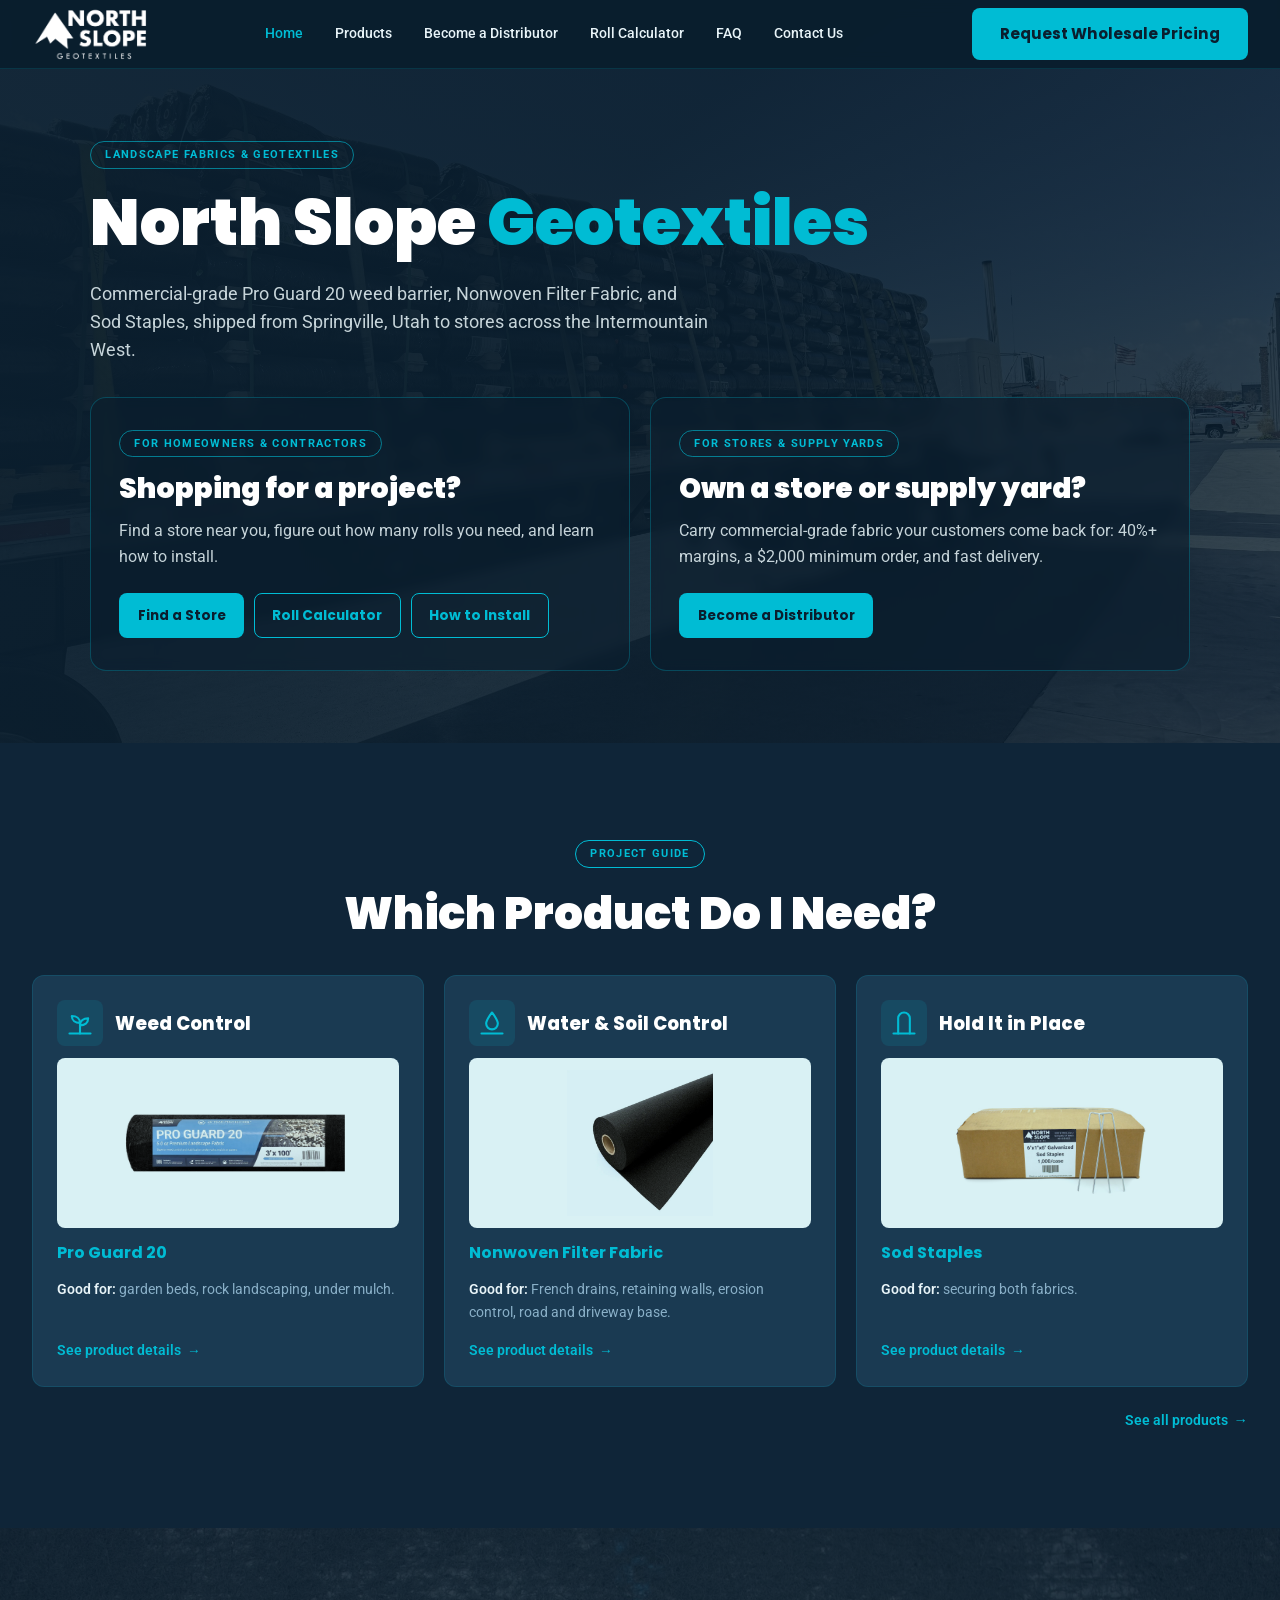
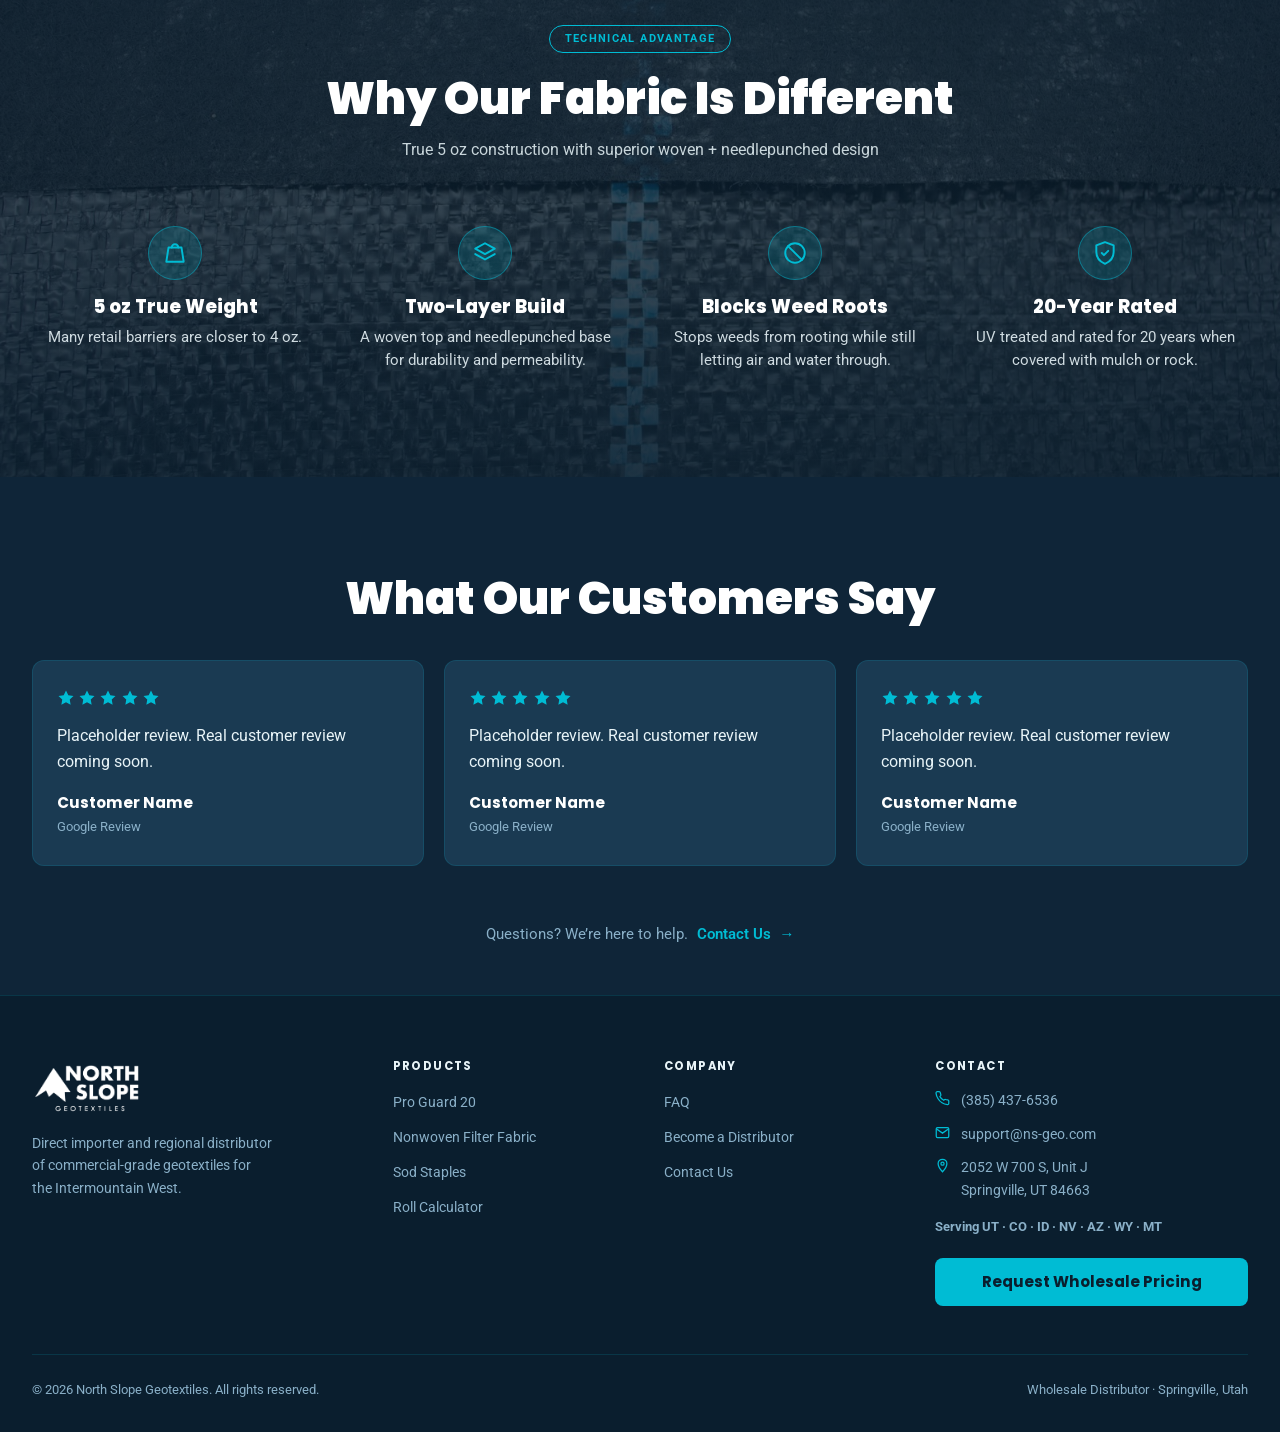
==== commit 4e8c0c8a: "Home page: product guide cards, photo-backed fabric section, simple help line - "Which Product Do I " ====
--- a/index.html
+++ b/index.html
@@ -89,145 +89,48 @@
   </section>
 
   <!-- ── PROJECT GUIDE ───────────────────────────────────────── -->
-  <!-- Pick a project to see which products it needs. Each tile is a real
-       radio button (hidden, so the tile itself is what shows), and the
-       matching panel is shown by styles.css ("PROJECT GUIDE"), so it works
-       with no script. To change which products a project recommends, edit
-       that project's panel below. -->
   <section class="project-guide">
     <div class="container">
       <div class="section-header centered fade-up">
         <div class="section-label">Project Guide</div>
-        <h2>What&#8217;s Your Project?</h2>
-        <p>Pick your project to see which product you need.</p>
-      </div>
-      <div class="project-picker fade-up" role="radiogroup" aria-label="Choose your project">
-        <input type="radio" name="project" id="project-garden" class="project-input" checked />
-        <input type="radio" name="project" id="project-rock" class="project-input" />
-        <input type="radio" name="project" id="project-drain" class="project-input" />
-        <input type="radio" name="project" id="project-wall" class="project-input" />
-        <input type="radio" name="project" id="project-erosion" class="project-input" />
-        <input type="radio" name="project" id="project-road" class="project-input" />
-        <div class="project-tiles">
-          <label for="project-garden" class="project-tile">
-            <span class="project-tile-icon"><svg width="30" height="30" viewBox="0 0 24 24" fill="none" stroke="currentColor" stroke-width="1.8" stroke-linecap="round" stroke-linejoin="round" aria-hidden="true"><path d="M12 21v-9"/><path d="M12 12c0-4-3-6-7-6 0 4 3 6 7 6z"/><path d="M12 14c0-4 3-6 7-6 0 4-3 6-7 6z"/><path d="M3 21h18"/></svg></span>
-            <span class="project-tile-name">Garden Beds</span>
-          </label>
-          <label for="project-rock" class="project-tile">
-            <span class="project-tile-icon"><svg width="30" height="30" viewBox="0 0 24 24" fill="none" stroke="currentColor" stroke-width="1.8" stroke-linecap="round" stroke-linejoin="round" aria-hidden="true"><path d="M3 19l3-6 4 2 3-5 4 3 4 6z"/><path d="M3 19h18"/></svg></span>
-            <span class="project-tile-name">Rock Landscaping</span>
-          </label>
-          <label for="project-drain" class="project-tile">
-            <span class="project-tile-icon"><svg width="30" height="30" viewBox="0 0 24 24" fill="none" stroke="currentColor" stroke-width="1.8" stroke-linecap="round" stroke-linejoin="round" aria-hidden="true"><rect x="3" y="9" width="18" height="6" rx="3"/><circle cx="8" cy="12" r="0.6" fill="currentColor"/><circle cx="12" cy="12" r="0.6" fill="currentColor"/><circle cx="16" cy="12" r="0.6" fill="currentColor"/><path d="M6 19c1 1 2 1 3 0s2-1 3 0 2 1 3 0 2-1 3 0"/></svg></span>
-            <span class="project-tile-name">French Drains</span>
-          </label>
-          <label for="project-wall" class="project-tile">
-            <span class="project-tile-icon"><svg width="30" height="30" viewBox="0 0 24 24" fill="none" stroke="currentColor" stroke-width="1.8" stroke-linecap="round" stroke-linejoin="round" aria-hidden="true"><rect x="3" y="5" width="18" height="14"/><path d="M3 9.7h18M3 14.3h18M9 5v4.7M15 5v4.7M6 9.7v4.6M12 9.7v4.6M18 9.7v4.6M9 14.3V19M15 14.3V19"/></svg></span>
-            <span class="project-tile-name">Retaining Walls</span>
-          </label>
-          <label for="project-erosion" class="project-tile">
-            <span class="project-tile-icon"><svg width="30" height="30" viewBox="0 0 24 24" fill="none" stroke="currentColor" stroke-width="1.8" stroke-linecap="round" stroke-linejoin="round" aria-hidden="true"><path d="M3 18c4-1 6-5 9-9s5-5 9-5"/><path d="M3 21h18"/><path d="M14 15l1.5 1.5M17 12l1.5 1.5M11 18l1.5 1.5"/></svg></span>
-            <span class="project-tile-name">Erosion Control</span>
-          </label>
-          <label for="project-road" class="project-tile">
-            <span class="project-tile-icon"><svg width="30" height="30" viewBox="0 0 24 24" fill="none" stroke="currentColor" stroke-width="1.8" stroke-linecap="round" stroke-linejoin="round" aria-hidden="true"><path d="M8 3L4 21"/><path d="M16 3l4 18"/><path d="M12 4v3M12 10.5v3M12 17v3"/></svg></span>
-            <span class="project-tile-name">Road &amp; Driveway Base</span>
-          </label>
-        </div>
-        <div class="project-panels" aria-live="polite">
-          <div class="project-panel project-panel-garden">
-            <p class="project-panel-title">Recommended for Garden Beds</p>
-            <div class="project-products">
-              <a href="/products#pro-guard-20" class="project-product">
-                <span class="project-product-img"><img class="home-product-zoom" src="images/pro-guard-20-packaged-roll.jpg" alt="Pro Guard 20 Packaged Roll" /></span>
-                <span class="project-product-body">
-                  <span class="project-product-name">Pro Guard 20</span>
-                  <span class="project-product-more">See product details &nbsp;→</span>
-                </span>
-              </a>
-              <a href="/products#sod-staples" class="project-product">
-                <span class="project-product-img"><img src="images/sod-staples.jpg" alt="Case of galvanized sod staples" /></span>
-                <span class="project-product-body">
-                  <span class="project-product-name">Sod Staples</span>
-                  <span class="project-product-more">See product details &nbsp;→</span>
-                </span>
-              </a>
-            </div>
-          </div>
-          <div class="project-panel project-panel-rock">
-            <p class="project-panel-title">Recommended for Rock Landscaping</p>
-            <div class="project-products">
-              <a href="/products#pro-guard-20" class="project-product">
-                <span class="project-product-img"><img class="home-product-zoom" src="images/pro-guard-20-packaged-roll.jpg" alt="Pro Guard 20 Packaged Roll" /></span>
-                <span class="project-product-body">
-                  <span class="project-product-name">Pro Guard 20</span>
-                  <span class="project-product-more">See product details &nbsp;→</span>
-                </span>
-              </a>
-              <a href="/products#sod-staples" class="project-product">
-                <span class="project-product-img"><img src="images/sod-staples.jpg" alt="Case of galvanized sod staples" /></span>
-                <span class="project-product-body">
-                  <span class="project-product-name">Sod Staples</span>
-                  <span class="project-product-more">See product details &nbsp;→</span>
-                </span>
-              </a>
-            </div>
-          </div>
-          <div class="project-panel project-panel-drain">
-            <p class="project-panel-title">Recommended for French Drains</p>
-            <div class="project-products">
-              <a href="/products#nonwoven-filter-fabric" class="project-product">
-                <span class="project-product-img"><img src="images/filter-fabric.jpg" alt="Nonwoven Filter Fabric roll" /></span>
-                <span class="project-product-body">
-                  <span class="project-product-name">Nonwoven Filter Fabric</span>
-                  <span class="project-product-more">See product details &nbsp;→</span>
-                </span>
-              </a>
-            </div>
-          </div>
-          <div class="project-panel project-panel-wall">
-            <p class="project-panel-title">Recommended for Retaining Walls</p>
-            <div class="project-products">
-              <a href="/products#nonwoven-filter-fabric" class="project-product">
-                <span class="project-product-img"><img src="images/filter-fabric.jpg" alt="Nonwoven Filter Fabric roll" /></span>
-                <span class="project-product-body">
-                  <span class="project-product-name">Nonwoven Filter Fabric</span>
-                  <span class="project-product-more">See product details &nbsp;→</span>
-                </span>
-              </a>
-            </div>
-          </div>
-          <div class="project-panel project-panel-erosion">
-            <p class="project-panel-title">Recommended for Erosion Control</p>
-            <div class="project-products">
-              <a href="/products#nonwoven-filter-fabric" class="project-product">
-                <span class="project-product-img"><img src="images/filter-fabric.jpg" alt="Nonwoven Filter Fabric roll" /></span>
-                <span class="project-product-body">
-                  <span class="project-product-name">Nonwoven Filter Fabric</span>
-                  <span class="project-product-more">See product details &nbsp;→</span>
-                </span>
-              </a>
-              <a href="/products#sod-staples" class="project-product">
-                <span class="project-product-img"><img src="images/sod-staples.jpg" alt="Case of galvanized sod staples" /></span>
-                <span class="project-product-body">
-                  <span class="project-product-name">Sod Staples</span>
-                  <span class="project-product-more">See product details &nbsp;→</span>
-                </span>
-              </a>
-            </div>
-          </div>
-          <div class="project-panel project-panel-road">
-            <p class="project-panel-title">Recommended for Road &amp; Driveway Base</p>
-            <div class="project-products">
-              <a href="/products#nonwoven-filter-fabric" class="project-product">
-                <span class="project-product-img"><img src="images/filter-fabric.jpg" alt="Nonwoven Filter Fabric roll" /></span>
-                <span class="project-product-body">
-                  <span class="project-product-name">Nonwoven Filter Fabric</span>
-                  <span class="project-product-more">See product details &nbsp;→</span>
-                </span>
-              </a>
-            </div>
-          </div>
+        <h2>Which Product Do I Need?</h2>
+      </div>
+      <div class="guide-grid">
+        <div class="guide-card-wrap fade-up fade-up-delay-1">
+          <a href="/products#pro-guard-20" class="guide-card">
+            <span class="guide-card-head">
+              <span class="guide-card-icon"><svg width="28" height="28" viewBox="0 0 24 24" fill="none" stroke="currentColor" stroke-width="1.8" stroke-linecap="round" stroke-linejoin="round" aria-hidden="true"><path d="M12 21v-9"/><path d="M12 12c0-4-3-6-7-6 0 4 3 6 7 6z"/><path d="M12 14c0-4 3-6 7-6 0 4-3 6-7 6z"/><path d="M3 21h18"/></svg></span>
+              <span class="guide-card-title">Weed Control</span>
+            </span>
+            <span class="guide-card-img"><img class="home-product-zoom" src="images/pro-guard-20-packaged-roll.jpg" alt="Pro Guard 20 Packaged Roll" /></span>
+            <span class="guide-card-name">Pro Guard 20</span>
+            <span class="guide-card-good"><strong>Good for:</strong> garden beds, rock landscaping, under mulch.</span>
+            <span class="guide-card-more">See product details &nbsp;→</span>
+          </a>
+        </div>
+        <div class="guide-card-wrap fade-up fade-up-delay-2">
+          <a href="/products#nonwoven-filter-fabric" class="guide-card">
+            <span class="guide-card-head">
+              <span class="guide-card-icon"><svg width="28" height="28" viewBox="0 0 24 24" fill="none" stroke="currentColor" stroke-width="1.8" stroke-linecap="round" stroke-linejoin="round" aria-hidden="true"><path d="M12 3c3 4 5 6.5 5 9.5a5 5 0 0 1-10 0C7 9.5 9 7 12 3z"/><path d="M3 21h18"/></svg></span>
+              <span class="guide-card-title">Water &amp; Soil Control</span>
+            </span>
+            <span class="guide-card-img"><img src="images/filter-fabric.jpg" alt="Nonwoven Filter Fabric roll" /></span>
+            <span class="guide-card-name">Nonwoven Filter Fabric</span>
+            <span class="guide-card-good"><strong>Good for:</strong> French drains, retaining walls, erosion control, road and driveway base.</span>
+            <span class="guide-card-more">See product details &nbsp;→</span>
+          </a>
+        </div>
+        <div class="guide-card-wrap fade-up fade-up-delay-3">
+          <a href="/products#sod-staples" class="guide-card">
+            <span class="guide-card-head">
+              <span class="guide-card-icon"><svg width="28" height="28" viewBox="0 0 24 24" fill="none" stroke="currentColor" stroke-width="1.8" stroke-linecap="round" stroke-linejoin="round" aria-hidden="true"><path d="M7 21V8a5 5 0 0 1 10 0v13"/><path d="M3 21h18"/></svg></span>
+              <span class="guide-card-title">Hold It in Place</span>
+            </span>
+            <span class="guide-card-img"><img src="images/sod-staples.jpg" alt="Case of galvanized sod staples" /></span>
+            <span class="guide-card-name">Sod Staples</span>
+            <span class="guide-card-good"><strong>Good for:</strong> securing both fabrics.</span>
+            <span class="guide-card-more">See product details &nbsp;→</span>
+          </a>
         </div>
       </div>
       <p class="project-all"><a href="/products">See all products &nbsp;→</a></p>
@@ -235,39 +138,35 @@
   </section>
 
   <!-- ── WHY DIFFERENT ────────────────────────────────────────── -->
-  <section class="why-different" id="why-different">
+  <!-- The fabric close-up photo is this section's background (set in
+       styles.css, "WHY DIFFERENT"), under a dark overlay like the banner. -->
+  <section class="why-different why-photo" id="why-different">
     <div class="container">
       <div class="section-header centered">
         <div class="section-label">Technical Advantage</div>
         <h2>Why Our Fabric Is Different</h2>
         <p>True 5 oz construction with superior woven + needlepunched design</p>
       </div>
-      <div class="why-grid why-grid-tiles">
-        <div class="why-tiles">
-          <div class="why-tile fade-up">
-            <div class="why-tile-big">5 oz</div>
-            <p>True weight per square yard. Many retail barriers are closer to 4 oz.</p>
-          </div>
-          <div class="why-tile fade-up fade-up-delay-1">
-            <div class="why-tile-big">Woven + Needlepunched</div>
-            <p>A woven top and needlepunched base for durability and puncture resistance.</p>
-          </div>
-          <div class="why-tile fade-up fade-up-delay-2">
-            <div class="why-tile-big">Blocks Weed Roots</div>
-            <p>Stops weeds from rooting while letting air and water through.</p>
-          </div>
-          <div class="why-tile fade-up fade-up-delay-3">
-            <div class="why-tile-big">20-Year</div>
-            <p>UV treated and rated for 20 years when covered with mulch or rock.</p>
-          </div>
-        </div>
-        <div class="why-right fade-up fade-up-delay-1">
-          <div class="why-img-card">
-            <img src="images/pro-guard-20-fabric-texture.jpg" alt="Pro Guard 20 Fabric Texture Close-up" />
-            <div class="why-img-overlay">
-              <span>↑ Woven top &nbsp;|&nbsp; ↓ Needlepunched base</span>
-            </div>
-          </div>
+      <div class="why-cols">
+        <div class="why-col fade-up">
+          <span class="why-col-icon"><svg width="26" height="26" viewBox="0 0 24 24" fill="none" stroke="currentColor" stroke-width="1.8" stroke-linecap="round" stroke-linejoin="round" aria-hidden="true"><path d="M6 7h12l2 13H4z"/><path d="M9 7a3 3 0 0 1 6 0"/></svg></span>
+          <h3>5 oz True Weight</h3>
+          <p>Many retail barriers are closer to 4 oz.</p>
+        </div>
+        <div class="why-col fade-up fade-up-delay-1">
+          <span class="why-col-icon"><svg width="26" height="26" viewBox="0 0 24 24" fill="none" stroke="currentColor" stroke-width="1.8" stroke-linecap="round" stroke-linejoin="round" aria-hidden="true"><path d="M12 3l9 5-9 5-9-5z"/><path d="M3 13l9 5 9-5"/></svg></span>
+          <h3>Two-Layer Build</h3>
+          <p>A woven top and needlepunched base for durability and permeability.</p>
+        </div>
+        <div class="why-col fade-up fade-up-delay-2">
+          <span class="why-col-icon"><svg width="26" height="26" viewBox="0 0 24 24" fill="none" stroke="currentColor" stroke-width="1.8" stroke-linecap="round" stroke-linejoin="round" aria-hidden="true"><circle cx="12" cy="12" r="9"/><path d="M5.6 5.6l12.8 12.8"/></svg></span>
+          <h3>Blocks Weed Roots</h3>
+          <p>Stops weeds from rooting while still letting air and water through.</p>
+        </div>
+        <div class="why-col fade-up fade-up-delay-3">
+          <span class="why-col-icon"><svg width="26" height="26" viewBox="0 0 24 24" fill="none" stroke="currentColor" stroke-width="1.8" stroke-linecap="round" stroke-linejoin="round" aria-hidden="true"><path d="M12 2l8 3v6c0 5-3.5 9-8 11-4.5-2-8-6-8-11V5z"/><path d="M9 12l2 2 4-4"/></svg></span>
+          <h3>20-Year Rated</h3>
+          <p>UV treated and rated for 20 years when covered with mulch or rock.</p>
         </div>
       </div>
     </div>
@@ -311,22 +210,8 @@
     </div>
   </section>
 
-  <!-- ── HELP STRIP ───────────────────────────────────────────── -->
-  <div class="help-strip">
-    <div class="container">
-      <div class="help-card fade-up">
-        <div class="help-text">
-          <h2>Questions? We&#8217;re here to help.</h2>
-          <p>Call or text (385) 437-6536, or email <a href="mailto:support@ns-geo.com" class="help-email">support@ns-geo.com</a>.</p>
-        </div>
-        <div class="faq-contact-actions help-actions">
-          <a href="tel:+13854376536" class="faq-contact-btn" aria-label="Call (385) 437-6536">Call</a>
-          <a href="sms:+13854376536" class="faq-contact-btn" aria-label="Text (385) 437-6536">Text</a>
-          <a href="mailto:support@ns-geo.com" class="faq-contact-btn" aria-label="Email support@ns-geo.com">Email</a>
-        </div>
-      </div>
-    </div>
-  </div>
+  <!-- ── HELP LINE ────────────────────────────────────────────── -->
+  <p class="help-line">Questions? We&#8217;re here to help. <a href="/contact">Contact Us &nbsp;→</a></p>
 
   <!-- ── FOOTER ───────────────────────────────────────────────── -->
   <footer>
--- a/styles.css
+++ b/styles.css
@@ -1264,86 +1264,62 @@
     /* Same thin border as the outlined buttons (invisible on the solid ones),
        so every button in both cards is exactly the same height. */
     .hero-path .home-path-btns .btn-primary { border: 1.5px solid transparent; }
-    /* PROJECT GUIDE: six project tiles; the chosen one turns teal and its
-       panel of recommended products shows underneath. Each tile is the
-       label of a hidden radio button, and the rules below show the chosen
-       tile and panel, so it needs no script and works with a keyboard
-       (Tab to the tiles, arrow keys to change). */
+    /* PROJECT GUIDE ("Which Product Do I Need?"): three cards, each linking
+       to its product's box on the Products page (stacked on phones). */
     .project-guide { background: var(--navy-base); }
     .project-guide .section-header { margin-bottom: 2.25rem; }
-    .project-input { position: absolute; opacity: 0; width: 1px; height: 1px; pointer-events: none; }
-    .project-tiles { display: grid; grid-template-columns: repeat(6, minmax(0, 1fr)); gap: 0.85rem; }
-    .project-tile {
-      display: flex; flex-direction: column; align-items: center; justify-content: center; gap: 0.6rem;
-      min-height: 120px; padding: 1rem 0.6rem; text-align: center; cursor: pointer;
-      background: var(--card); border: 1px solid var(--border); border-radius: 0.75rem;
-      transition: background 0.2s, border-color 0.2s, color 0.2s, transform 0.2s;
-    }
-    .project-tile:hover { border-color: rgba(0,188,212,0.6); transform: translateY(-2px); }
-    .project-tile-icon { color: var(--primary); display: flex; }
-    .project-tile-name { font-family: 'Poppins', sans-serif; font-size: 0.88rem; font-weight: 700; color: #fff; line-height: 1.25; }
-    #project-garden:checked ~ .project-tiles label[for="project-garden"],
-    #project-rock:checked ~ .project-tiles label[for="project-rock"],
-    #project-drain:checked ~ .project-tiles label[for="project-drain"],
-    #project-wall:checked ~ .project-tiles label[for="project-wall"],
-    #project-erosion:checked ~ .project-tiles label[for="project-erosion"],
-    #project-road:checked ~ .project-tiles label[for="project-road"] {
-      background: var(--primary); border-color: var(--primary);
-    }
-    #project-garden:checked ~ .project-tiles label[for="project-garden"] .project-tile-icon, #project-garden:checked ~ .project-tiles label[for="project-garden"] .project-tile-name,
-    #project-rock:checked ~ .project-tiles label[for="project-rock"] .project-tile-icon, #project-rock:checked ~ .project-tiles label[for="project-rock"] .project-tile-name,
-    #project-drain:checked ~ .project-tiles label[for="project-drain"] .project-tile-icon, #project-drain:checked ~ .project-tiles label[for="project-drain"] .project-tile-name,
-    #project-wall:checked ~ .project-tiles label[for="project-wall"] .project-tile-icon, #project-wall:checked ~ .project-tiles label[for="project-wall"] .project-tile-name,
-    #project-erosion:checked ~ .project-tiles label[for="project-erosion"] .project-tile-icon, #project-erosion:checked ~ .project-tiles label[for="project-erosion"] .project-tile-name,
-    #project-road:checked ~ .project-tiles label[for="project-road"] .project-tile-icon, #project-road:checked ~ .project-tiles label[for="project-road"] .project-tile-name {
-      color: var(--navy-deep);
-    }
-    #project-garden:focus-visible ~ .project-tiles label[for="project-garden"],
-    #project-rock:focus-visible ~ .project-tiles label[for="project-rock"],
-    #project-drain:focus-visible ~ .project-tiles label[for="project-drain"],
-    #project-wall:focus-visible ~ .project-tiles label[for="project-wall"],
-    #project-erosion:focus-visible ~ .project-tiles label[for="project-erosion"],
-    #project-road:focus-visible ~ .project-tiles label[for="project-road"] {
-      outline: 2px solid #fff; outline-offset: 3px;
-    }
-    .project-panels { margin-top: 1.25rem; }
-    .project-panel { display: none; background: var(--navy-mid); border: 1px solid var(--border); border-radius: 0.75rem; padding: 1.5rem; }
-    #project-garden:checked ~ .project-panels .project-panel-garden,
-    #project-rock:checked ~ .project-panels .project-panel-rock,
-    #project-drain:checked ~ .project-panels .project-panel-drain,
-    #project-wall:checked ~ .project-panels .project-panel-wall,
-    #project-erosion:checked ~ .project-panels .project-panel-erosion,
-    #project-road:checked ~ .project-panels .project-panel-road { display: block; }
-    .project-panel-title { font-family: 'Poppins', sans-serif; font-size: 0.78rem; font-weight: 700; text-transform: uppercase; letter-spacing: 0.1em; color: var(--primary); margin-bottom: 1rem; }
-    .project-products { display: grid; grid-template-columns: repeat(2, minmax(0, 1fr)); gap: 1rem; }
-    .project-product {
-      display: flex; align-items: center; gap: 1rem;
-      background: var(--navy-base); border: 1px solid var(--border); border-radius: 0.75rem; padding: 0.75rem;
+    .guide-grid { display: grid; grid-template-columns: repeat(3, minmax(0, 1fr)); gap: 1.25rem; }
+    .guide-card-wrap > .guide-card { height: 100%; }
+    .guide-card {
+      display: flex; flex-direction: column; gap: 0.75rem;
+      background: var(--card); border: 1px solid var(--border); border-radius: 0.75rem; padding: 1.5rem;
       transition: transform 0.2s, border-color 0.2s, box-shadow 0.2s;
     }
-    .project-product:hover { transform: translateY(-3px); border-color: rgba(0,188,212,0.6); box-shadow: 0 8px 24px rgba(0,188,212,0.18); }
-    .project-product:focus-visible { outline: 2px solid var(--primary); outline-offset: 3px; }
+    .guide-card:hover { transform: translateY(-3px); border-color: rgba(0,188,212,0.6); box-shadow: 0 8px 24px rgba(0,188,212,0.18); }
+    .guide-card:focus-visible { outline: 2px solid var(--primary); outline-offset: 3px; }
+    .guide-card-head { display: flex; align-items: center; gap: 0.75rem; }
+    .guide-card-icon {
+      width: 46px; height: 46px; flex-shrink: 0; border-radius: var(--radius);
+      background: rgba(0,188,212,0.12); color: var(--primary); display: flex; align-items: center; justify-content: center;
+    }
+    .guide-card-title { font-family: 'Poppins', sans-serif; font-size: 1.15rem; font-weight: 800; color: #fff; }
     /* Photos on the soft teal tint used on Become a Distributor (their white
        backgrounds are blended in). */
-    .project-product-img { flex: 0 0 110px; height: 90px; border-radius: 0.5rem; overflow: hidden; background: #d9f1f4; display: flex; align-items: center; justify-content: center; }
-    .project-product-img img { width: 100%; height: 100%; object-fit: contain; padding: 0.4rem; mix-blend-mode: multiply; }
+    .guide-card-img { display: flex; align-items: center; justify-content: center; height: 170px; border-radius: 0.5rem; overflow: hidden; background: #d9f1f4; }
+    .guide-card-img img { width: 100%; height: 100%; object-fit: contain; padding: 0.75rem; mix-blend-mode: multiply; }
     /* The Pro Guard 20 photo is a thin roll in a large square frame, so it
        is zoomed in to fill its box about as much as the others. */
-    .project-product-img img.home-product-zoom { transform: scale(1.35); }
-    .project-product-body { display: flex; flex-direction: column; gap: 0.3rem; min-width: 0; }
-    .project-product-name { font-family: 'Poppins', sans-serif; font-size: 1rem; font-weight: 700; color: #fff; transition: color 0.2s; }
-    .project-product:hover .project-product-name { color: var(--primary); }
-    .project-product-more { font-size: 0.85rem; font-weight: 600; color: var(--primary); }
+    .guide-card-img img.home-product-zoom { transform: scale(1.6); }
+    .guide-card-name { font-family: 'Poppins', sans-serif; font-size: 1rem; font-weight: 700; color: var(--primary); }
+    .guide-card-good { font-size: 0.9rem; color: var(--muted-fg); line-height: 1.6; }
+    .guide-card-good strong { color: var(--foreground); font-weight: 600; }
+    .guide-card-more { margin-top: auto; padding-top: 0.25rem; font-size: 0.85rem; font-weight: 600; color: var(--primary); }
     .project-all { margin-top: 1.25rem; text-align: right; }
     .project-all a { font-size: 0.9rem; font-weight: 600; color: var(--primary); }
     .project-all a:hover { color: #fff; }
-    /* Why Our Fabric Is Different: four bold tiles (big teal headline, one
-       line) beside the fabric close-up photo. */
-    .why-grid-tiles { align-items: center; }
-    .why-tiles { display: grid; grid-template-columns: repeat(2, minmax(0, 1fr)); gap: 1rem; }
-    .why-tile { background: var(--card); border: 1px solid var(--border); border-radius: 0.75rem; padding: 1.5rem 1.25rem; }
-    .why-tile-big { font-family: 'Poppins', sans-serif; font-size: clamp(1.5rem, 2.4vw, 2rem); font-weight: 900; line-height: 1.1; color: var(--primary); margin-bottom: 0.6rem; }
-    .why-tile p { font-size: 0.88rem; color: var(--muted-fg); line-height: 1.6; }
+    /* WHY DIFFERENT: the fabric close-up photo fills the whole section,
+       under a dark overlay like the banner's, with four columns of white
+       text on top (two by two on tablets, stacked on phones). */
+    .why-photo { position: relative; overflow: hidden; background: var(--navy-deep); }
+    .why-photo::before {
+      content: ""; position: absolute; inset: 0;
+      background: url('images/pro-guard-20-fabric-texture.jpg') center / cover no-repeat;
+    }
+    .why-photo::after {
+      content: ""; position: absolute; inset: 0;
+      background: linear-gradient(180deg, rgba(10,30,46,0.86) 0%, rgba(10,30,46,0.80) 50%, rgba(10,30,46,0.90) 100%);
+    }
+    .why-photo > .container { position: relative; z-index: 1; }
+    .why-photo .section-header p { color: rgba(232,244,248,0.85); }
+    .why-cols { display: grid; grid-template-columns: repeat(4, minmax(0, 1fr)); gap: 1.5rem; }
+    .why-col { text-align: center; padding: 0.5rem 0.75rem; }
+    .why-col-icon {
+      width: 54px; height: 54px; margin: 0 auto 1rem; border-radius: 50%;
+      background: rgba(0,188,212,0.16); border: 1px solid rgba(0,188,212,0.45); color: var(--primary);
+      display: flex; align-items: center; justify-content: center;
+    }
+    .why-col h3 { font-size: 1.15rem; font-weight: 800; color: #fff; margin-bottom: 0.5rem; }
+    .why-col p { font-size: 0.92rem; color: rgba(232,244,248,0.88); line-height: 1.6; }
     /* What Our Customers Say: three review cards (stacked on phones). */
     .reviews { background: var(--navy-base); }
     .reviews .section-header { margin-bottom: 2.25rem; }
@@ -1354,21 +1330,17 @@
     .review-who { margin-top: auto; display: flex; flex-direction: column; gap: 0.1rem; }
     .review-name { font-family: 'Poppins', sans-serif; font-weight: 700; color: #fff; font-size: 0.95rem; }
     .review-source { font-size: 0.8rem; color: var(--muted-fg); }
-    /* Help strip at the bottom: text on the left, Call / Text / Email
-       buttons (the Contact Us page's) on the right. */
-    .help-strip { background: var(--navy-deep); padding: 4rem 0; }
-    .help-card {
-      display: flex; flex-wrap: wrap; align-items: center; justify-content: space-between; gap: 1.25rem 2rem;
-      background: var(--card); border: 1px solid var(--border); border-radius: 1rem; padding: 2rem 2.25rem;
-    }
-    .help-text h2 { font-size: clamp(1.4rem, 2.4vw, 1.9rem); font-weight: 900; color: #fff; margin-bottom: 0.4rem; }
-    .help-text p { color: var(--muted-fg); }
-    .help-email { color: var(--primary); }
-    .help-email:hover { color: #fff; }
-    .help-actions { flex-wrap: wrap; }
+    /* Help line: one small centered line just above the footer, on the
+       same background as the reviews so it is not its own section. */
+    .reviews { padding-bottom: 3.5rem; }
+    .help-line { background: var(--navy-base); text-align: center; padding: 0 1.5rem 3rem; font-size: 0.95rem; color: var(--muted-fg); }
+    .help-line a { color: var(--primary); font-weight: 600; margin-left: 0.35rem; white-space: nowrap; }
+    .help-line a:hover { color: #fff; }
     @media (max-width: 1024px) {
-      .project-tiles { grid-template-columns: repeat(3, minmax(0, 1fr)); }
-      .why-grid-tiles .why-right { max-width: 560px; }
+      .why-cols { grid-template-columns: repeat(2, minmax(0, 1fr)); gap: 2rem 1.5rem; }
+      /* Three narrower cards side by side on tablets: zoom the roll less so
+         its ends stay inside the box. */
+      .guide-card-img img.home-product-zoom { transform: scale(1.2); }
     }
     @media (max-width: 900px) {
       .hero-paths { grid-template-columns: 1fr; }
@@ -1378,15 +1350,12 @@
       .home-path { padding: 1.6rem 1.3rem; }
     }
     @media (max-width: 768px) {
-      .project-products, .review-grid { grid-template-columns: 1fr; }
-      .help-strip { padding: 3rem 0; }
-      .help-card { padding: 1.6rem 1.3rem; }
+      .guide-grid, .review-grid { grid-template-columns: 1fr; }
+      .guide-grid { max-width: 480px; margin: 0 auto; }
+      .guide-card-img img.home-product-zoom { transform: scale(1.6); }
     }
     @media (max-width: 560px) {
-      .project-tiles { grid-template-columns: repeat(2, minmax(0, 1fr)); gap: 0.65rem; }
-      .project-tile { min-height: 104px; }
-      .project-panel { padding: 1.1rem; }
-      .why-tiles { grid-template-columns: 1fr; }
+      .why-cols { grid-template-columns: 1fr; }
       .project-all { text-align: left; }
     }
     @media (max-width: 480px) {
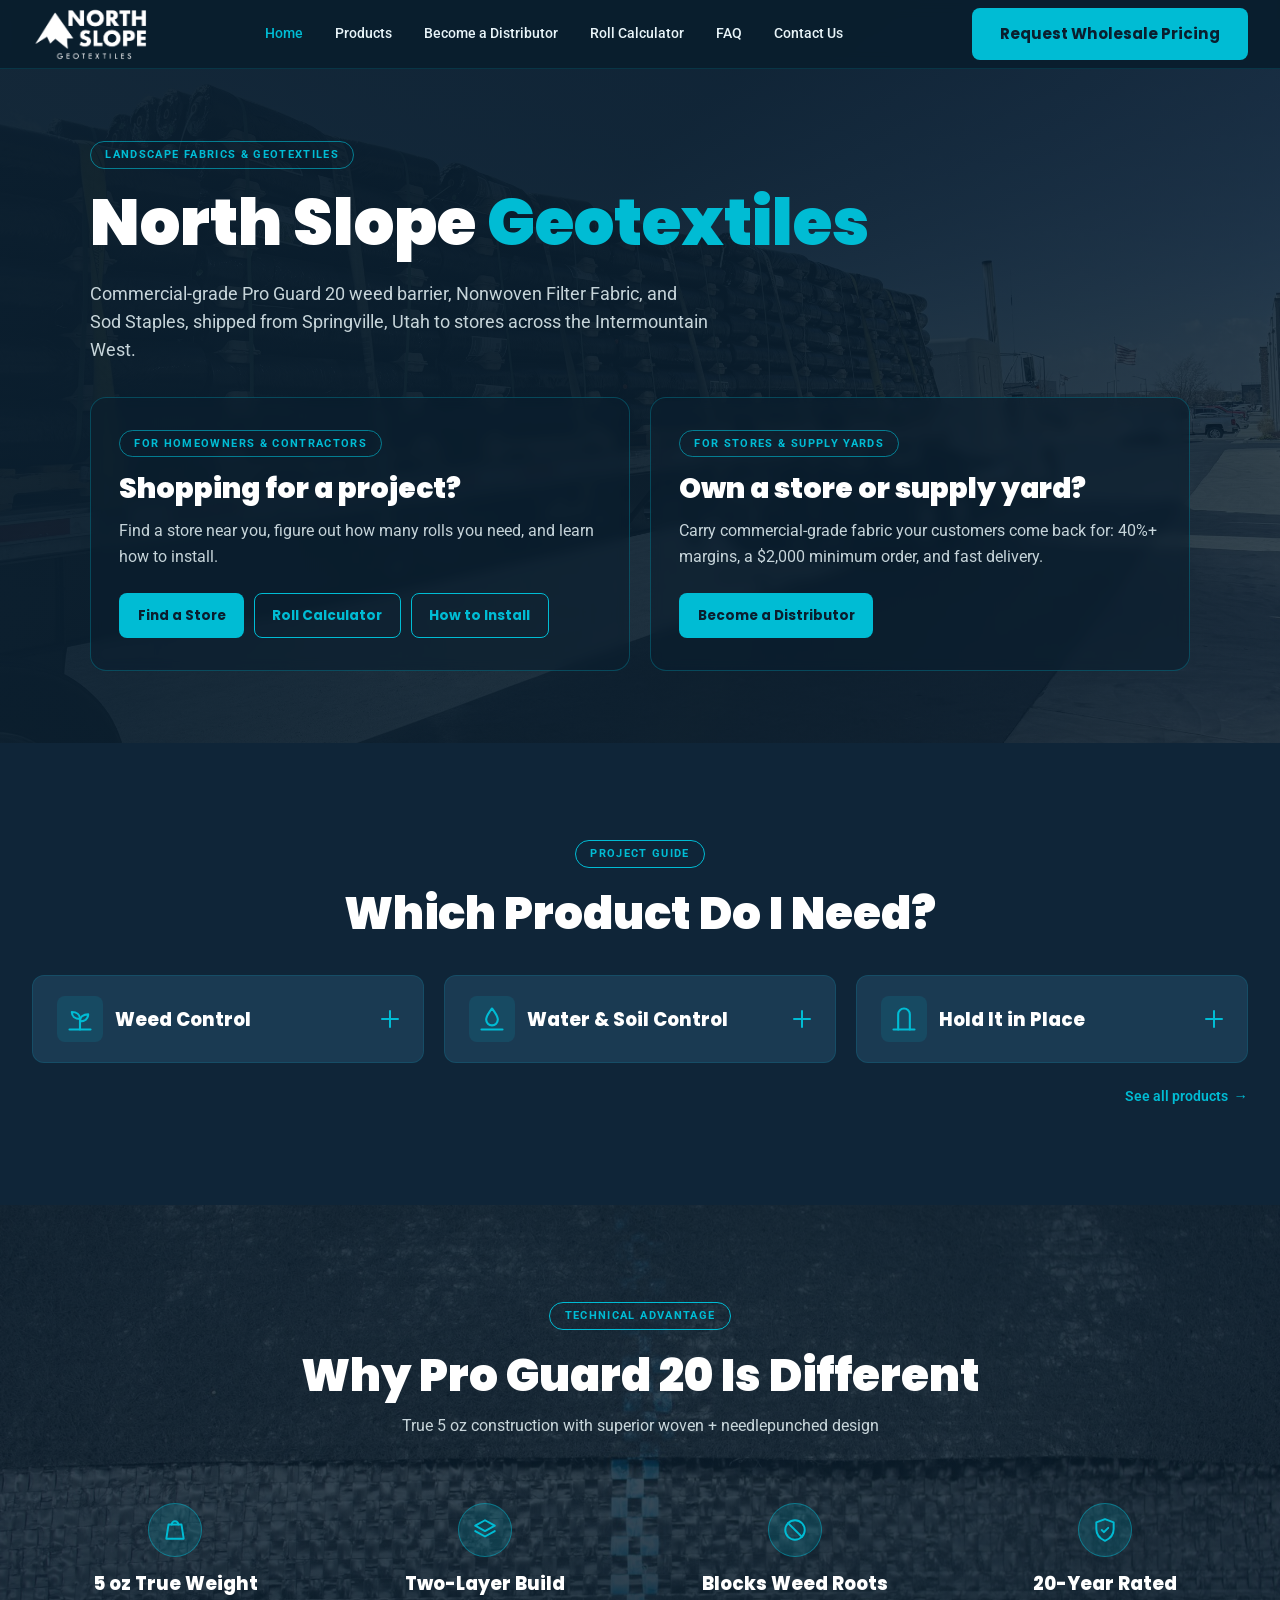
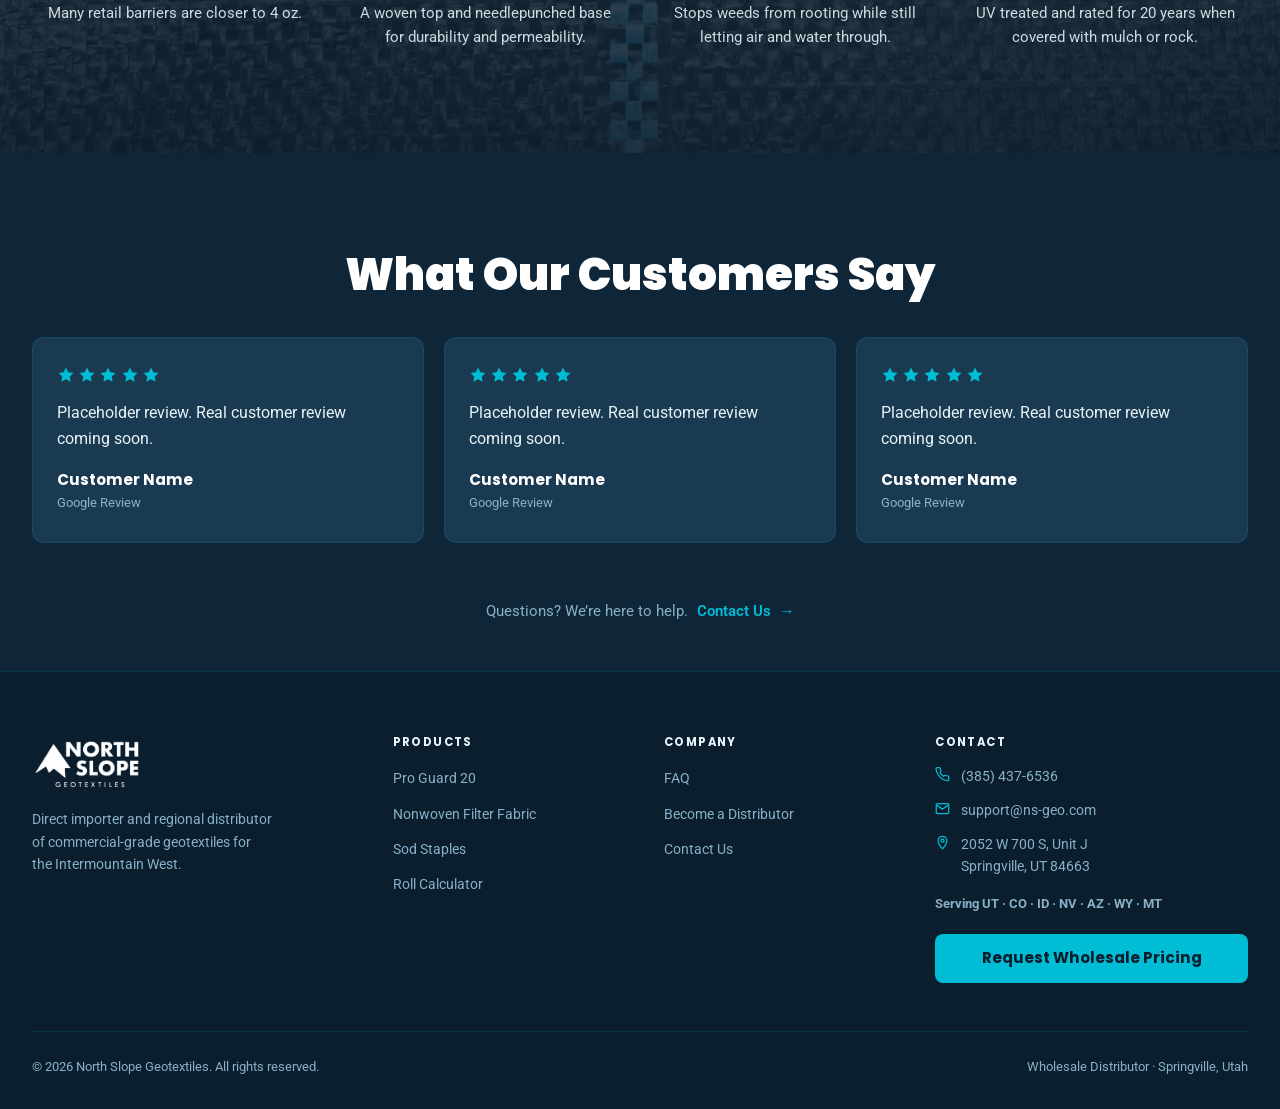
==== commit d232ec9b: "Home page: collapsible product cards and "Why Pro Guard 20 Is Different" - The three "Which Product " ====
--- a/index.html
+++ b/index.html
@@ -97,40 +97,55 @@
       </div>
       <div class="guide-grid">
         <div class="guide-card-wrap fade-up fade-up-delay-1">
-          <a href="/products#pro-guard-20" class="guide-card">
-            <span class="guide-card-head">
+          <details class="guide-card">
+            <summary class="guide-card-head">
               <span class="guide-card-icon"><svg width="28" height="28" viewBox="0 0 24 24" fill="none" stroke="currentColor" stroke-width="1.8" stroke-linecap="round" stroke-linejoin="round" aria-hidden="true"><path d="M12 21v-9"/><path d="M12 12c0-4-3-6-7-6 0 4 3 6 7 6z"/><path d="M12 14c0-4 3-6 7-6 0 4-3 6-7 6z"/><path d="M3 21h18"/></svg></span>
               <span class="guide-card-title">Weed Control</span>
-            </span>
-            <span class="guide-card-img"><img class="home-product-zoom" src="images/pro-guard-20-packaged-roll.jpg" alt="Pro Guard 20 Packaged Roll" /></span>
-            <span class="guide-card-name">Pro Guard 20</span>
-            <span class="guide-card-good"><strong>Good for:</strong> garden beds, rock landscaping, under mulch.</span>
-            <span class="guide-card-more">See product details &nbsp;→</span>
-          </a>
+              <span class="faq-icon" aria-hidden="true"></span>
+            </summary>
+            <div class="guide-card-body">
+              <div class="guide-card-inner">
+                <span class="guide-card-img"><img class="home-product-zoom" src="images/pro-guard-20-packaged-roll.jpg" alt="Pro Guard 20 Packaged Roll" /></span>
+                <span class="guide-card-name">Pro Guard 20</span>
+                <span class="guide-card-good"><strong>Good for:</strong> garden beds, rock landscaping, under mulch.</span>
+                <a href="/products#pro-guard-20" class="guide-card-more">See product details &nbsp;→</a>
+              </div>
+            </div>
+          </details>
         </div>
         <div class="guide-card-wrap fade-up fade-up-delay-2">
-          <a href="/products#nonwoven-filter-fabric" class="guide-card">
-            <span class="guide-card-head">
+          <details class="guide-card">
+            <summary class="guide-card-head">
               <span class="guide-card-icon"><svg width="28" height="28" viewBox="0 0 24 24" fill="none" stroke="currentColor" stroke-width="1.8" stroke-linecap="round" stroke-linejoin="round" aria-hidden="true"><path d="M12 3c3 4 5 6.5 5 9.5a5 5 0 0 1-10 0C7 9.5 9 7 12 3z"/><path d="M3 21h18"/></svg></span>
               <span class="guide-card-title">Water &amp; Soil Control</span>
-            </span>
-            <span class="guide-card-img"><img src="images/filter-fabric.jpg" alt="Nonwoven Filter Fabric roll" /></span>
-            <span class="guide-card-name">Nonwoven Filter Fabric</span>
-            <span class="guide-card-good"><strong>Good for:</strong> French drains, retaining walls, erosion control, road and driveway base.</span>
-            <span class="guide-card-more">See product details &nbsp;→</span>
-          </a>
+              <span class="faq-icon" aria-hidden="true"></span>
+            </summary>
+            <div class="guide-card-body">
+              <div class="guide-card-inner">
+                <span class="guide-card-img"><img src="images/filter-fabric.jpg" alt="Nonwoven Filter Fabric roll" /></span>
+                <span class="guide-card-name">Nonwoven Filter Fabric</span>
+                <span class="guide-card-good"><strong>Good for:</strong> French drains, retaining walls, erosion control, road and driveway base.</span>
+                <a href="/products#nonwoven-filter-fabric" class="guide-card-more">See product details &nbsp;→</a>
+              </div>
+            </div>
+          </details>
         </div>
         <div class="guide-card-wrap fade-up fade-up-delay-3">
-          <a href="/products#sod-staples" class="guide-card">
-            <span class="guide-card-head">
+          <details class="guide-card">
+            <summary class="guide-card-head">
               <span class="guide-card-icon"><svg width="28" height="28" viewBox="0 0 24 24" fill="none" stroke="currentColor" stroke-width="1.8" stroke-linecap="round" stroke-linejoin="round" aria-hidden="true"><path d="M7 21V8a5 5 0 0 1 10 0v13"/><path d="M3 21h18"/></svg></span>
               <span class="guide-card-title">Hold It in Place</span>
-            </span>
-            <span class="guide-card-img"><img src="images/sod-staples.jpg" alt="Case of galvanized sod staples" /></span>
-            <span class="guide-card-name">Sod Staples</span>
-            <span class="guide-card-good"><strong>Good for:</strong> securing both fabrics.</span>
-            <span class="guide-card-more">See product details &nbsp;→</span>
-          </a>
+              <span class="faq-icon" aria-hidden="true"></span>
+            </summary>
+            <div class="guide-card-body">
+              <div class="guide-card-inner">
+                <span class="guide-card-img"><img src="images/sod-staples.jpg" alt="Case of galvanized sod staples" /></span>
+                <span class="guide-card-name">Sod Staples</span>
+                <span class="guide-card-good"><strong>Good for:</strong> securing both fabrics.</span>
+                <a href="/products#sod-staples" class="guide-card-more">See product details &nbsp;→</a>
+              </div>
+            </div>
+          </details>
         </div>
       </div>
       <p class="project-all"><a href="/products">See all products &nbsp;→</a></p>
@@ -144,7 +159,7 @@
     <div class="container">
       <div class="section-header centered">
         <div class="section-label">Technical Advantage</div>
-        <h2>Why Our Fabric Is Different</h2>
+        <h2>Why Pro Guard 20 Is Different</h2>
         <p>True 5 oz construction with superior woven + needlepunched design</p>
       </div>
       <div class="why-cols">
@@ -274,5 +289,6 @@
   <!-- ── SCRIPTS ───────────────────────────────────────────────── -->
   <script src="script.js"></script>
   <script src="menu.js"></script>
+  <script src="home.js"></script>
 </body>
 </html>
--- a/styles.css
+++ b/styles.css
@@ -1268,21 +1268,36 @@
        to its product's box on the Products page (stacked on phones). */
     .project-guide { background: var(--navy-base); }
     .project-guide .section-header { margin-bottom: 2.25rem; }
-    .guide-grid { display: grid; grid-template-columns: repeat(3, minmax(0, 1fr)); gap: 1.25rem; }
-    .guide-card-wrap > .guide-card { height: 100%; }
+    /* Each card is a <details> box that opens and closes like the FAQ
+       questions (home.js only makes it slide smoothly). Cards line up at
+       the top, so opening one does not stretch or move the others. */
+    .guide-grid { display: grid; grid-template-columns: repeat(3, minmax(0, 1fr)); gap: 1.25rem; align-items: start; }
     .guide-card {
-      display: flex; flex-direction: column; gap: 0.75rem;
-      background: var(--card); border: 1px solid var(--border); border-radius: 0.75rem; padding: 1.5rem;
-      transition: transform 0.2s, border-color 0.2s, box-shadow 0.2s;
-    }
-    .guide-card:hover { transform: translateY(-3px); border-color: rgba(0,188,212,0.6); box-shadow: 0 8px 24px rgba(0,188,212,0.18); }
-    .guide-card:focus-visible { outline: 2px solid var(--primary); outline-offset: 3px; }
-    .guide-card-head { display: flex; align-items: center; gap: 0.75rem; }
+      background: var(--card); border: 1px solid var(--border); border-radius: 0.75rem;
+      transition: border-color 0.2s, box-shadow 0.2s;
+    }
+    .guide-card[open] { border-color: rgba(0,188,212,0.5); }
+    .guide-card-head {
+      display: flex; align-items: center; gap: 0.75rem; padding: 1.25rem 1.5rem;
+      cursor: pointer; list-style: none; border-radius: 0.75rem;
+    }
+    .guide-card-head::-webkit-details-marker { display: none; }
+    .guide-card-head:focus-visible { outline: 2px solid var(--primary); outline-offset: 3px; }
+    .guide-card-head .faq-icon { margin-left: auto; }
+    .guide-card[open] .faq-icon::after { opacity: 0; }
+    /* Hover highlight only with a mouse, so it does not stay stuck on a
+       card after tapping it closed on a phone. */
+    @media (hover: hover) {
+      .guide-card:hover { border-color: rgba(0,188,212,0.5); }
+      .guide-card-head:hover .guide-card-title { color: var(--primary); }
+    }
+    .guide-card-body { overflow: hidden; }
+    .guide-card-inner { display: flex; flex-direction: column; gap: 0.75rem; padding: 0 1.5rem 1.5rem; }
     .guide-card-icon {
       width: 46px; height: 46px; flex-shrink: 0; border-radius: var(--radius);
       background: rgba(0,188,212,0.12); color: var(--primary); display: flex; align-items: center; justify-content: center;
     }
-    .guide-card-title { font-family: 'Poppins', sans-serif; font-size: 1.15rem; font-weight: 800; color: #fff; }
+    .guide-card-title { font-family: 'Poppins', sans-serif; font-size: 1.15rem; font-weight: 800; color: #fff; transition: color 0.2s; }
     /* Photos on the soft teal tint used on Become a Distributor (their white
        backgrounds are blended in). */
     .guide-card-img { display: flex; align-items: center; justify-content: center; height: 170px; border-radius: 0.5rem; overflow: hidden; background: #d9f1f4; }
@@ -1293,7 +1308,9 @@
     .guide-card-name { font-family: 'Poppins', sans-serif; font-size: 1rem; font-weight: 700; color: var(--primary); }
     .guide-card-good { font-size: 0.9rem; color: var(--muted-fg); line-height: 1.6; }
     .guide-card-good strong { color: var(--foreground); font-weight: 600; }
-    .guide-card-more { margin-top: auto; padding-top: 0.25rem; font-size: 0.85rem; font-weight: 600; color: var(--primary); }
+    .guide-card-more { align-self: flex-start; padding-top: 0.25rem; font-size: 0.85rem; font-weight: 600; color: var(--primary); }
+    .guide-card-more:hover { color: #fff; }
+    .guide-card-more:focus-visible { outline: 2px solid var(--primary); outline-offset: 2px; border-radius: var(--radius); }
     .project-all { margin-top: 1.25rem; text-align: right; }
     .project-all a { font-size: 0.9rem; font-weight: 600; color: var(--primary); }
     .project-all a:hover { color: #fff; }
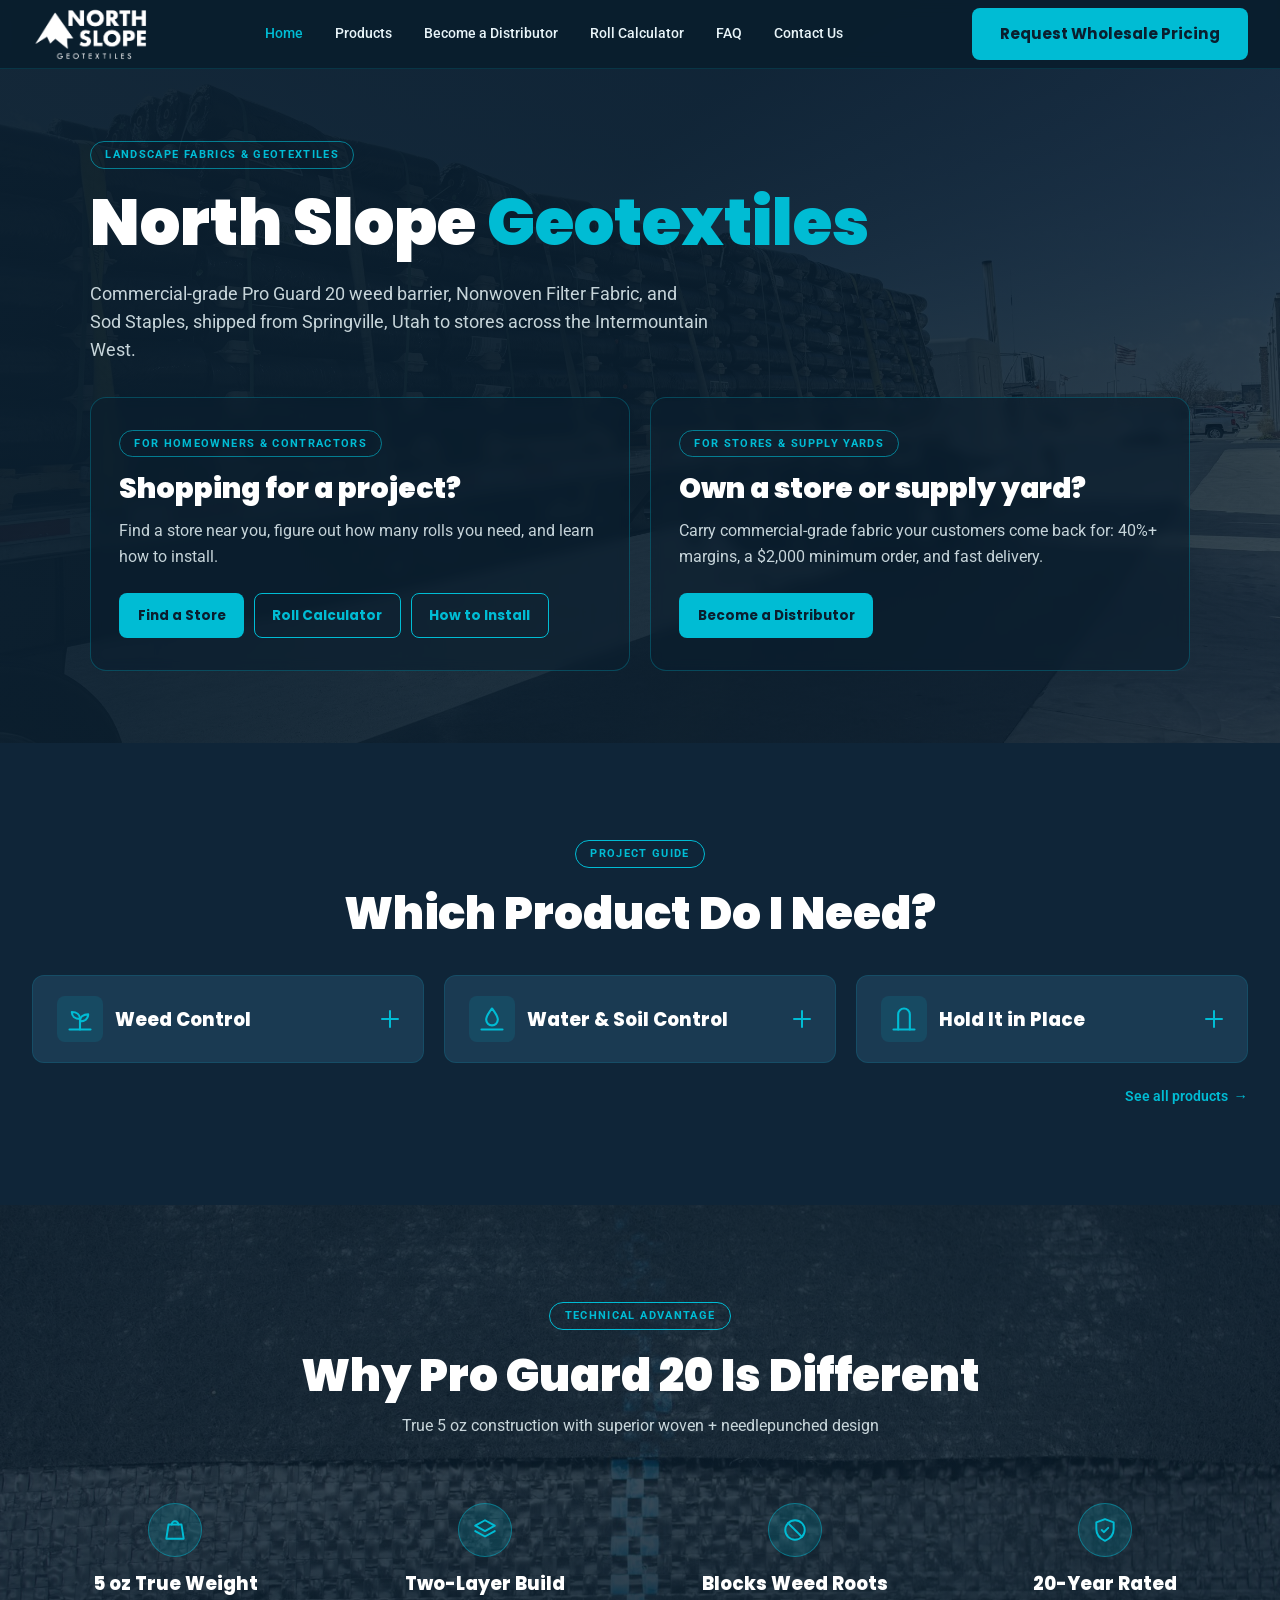
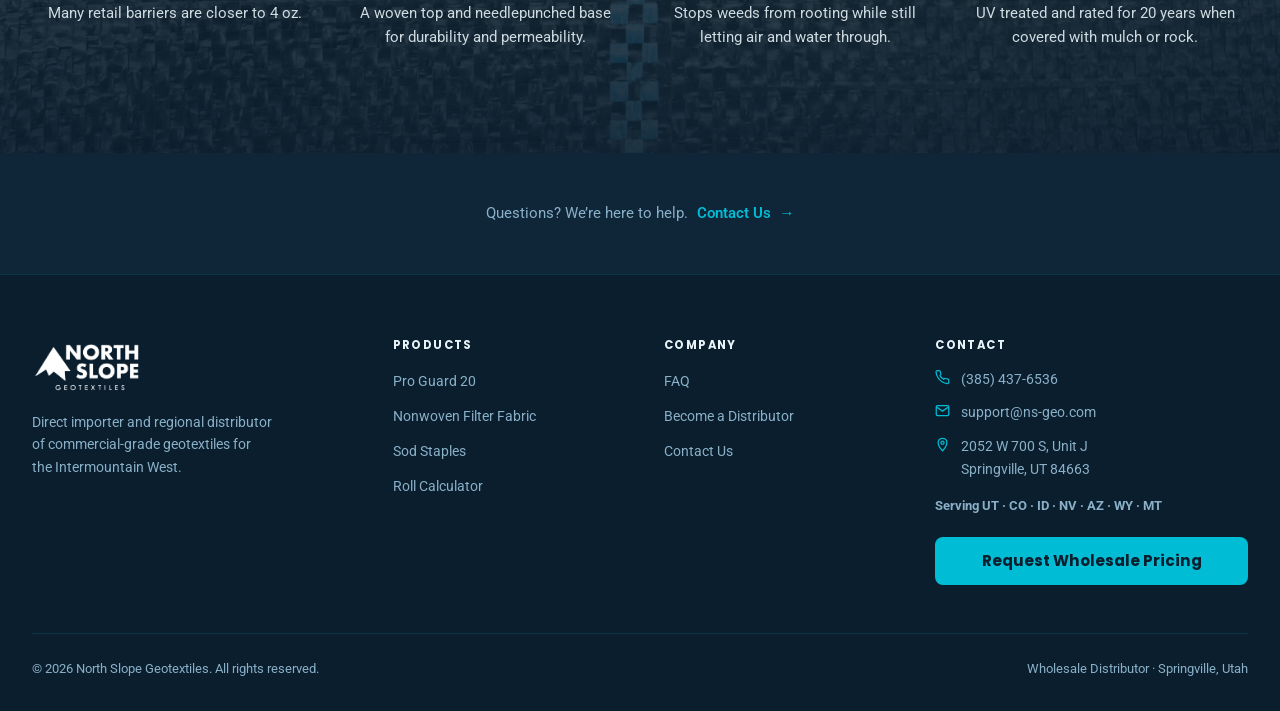
==== commit 92f35fa1: "Home page: hide the placeholder reviews section for now "What Our Customers Say" still holds placeho" ====
--- a/index.html
+++ b/index.html
@@ -188,10 +188,12 @@
   </section>
 
   <!-- ── REVIEWS ──────────────────────────────────────────────── -->
-  <!-- Customer reviews. The three below are PLACEHOLDERS. To add a real
-       review, replace the quote text inside <blockquote> and the name
-       inside "review-name"; keep everything else as it is. -->
-  <section class="reviews">
+  <!-- Customer reviews. HIDDEN for now (the word "hidden" below) because
+       the three reviews are still PLACEHOLDERS. To add a real review,
+       replace the quote text inside <blockquote> and the name inside
+       "review-name"; keep everything else as it is. Once all three are
+       real, delete the word "hidden" to show the section again. -->
+  <section class="reviews" hidden>
     <div class="container">
       <div class="section-header centered fade-up">
         <h2>What Our Customers Say</h2>
--- a/styles.css
+++ b/styles.css
@@ -1351,6 +1351,9 @@
        same background as the reviews so it is not its own section. */
     .reviews { padding-bottom: 3.5rem; }
     .help-line { background: var(--navy-base); text-align: center; padding: 0 1.5rem 3rem; font-size: 0.95rem; color: var(--muted-fg); }
+    /* While the reviews section is hidden, the help line needs its own
+       space above it. */
+    .reviews[hidden] + .help-line { padding-top: 3rem; }
     .help-line a { color: var(--primary); font-weight: 600; margin-left: 0.35rem; white-space: nowrap; }
     .help-line a:hover { color: #fff; }
     @media (max-width: 1024px) {
